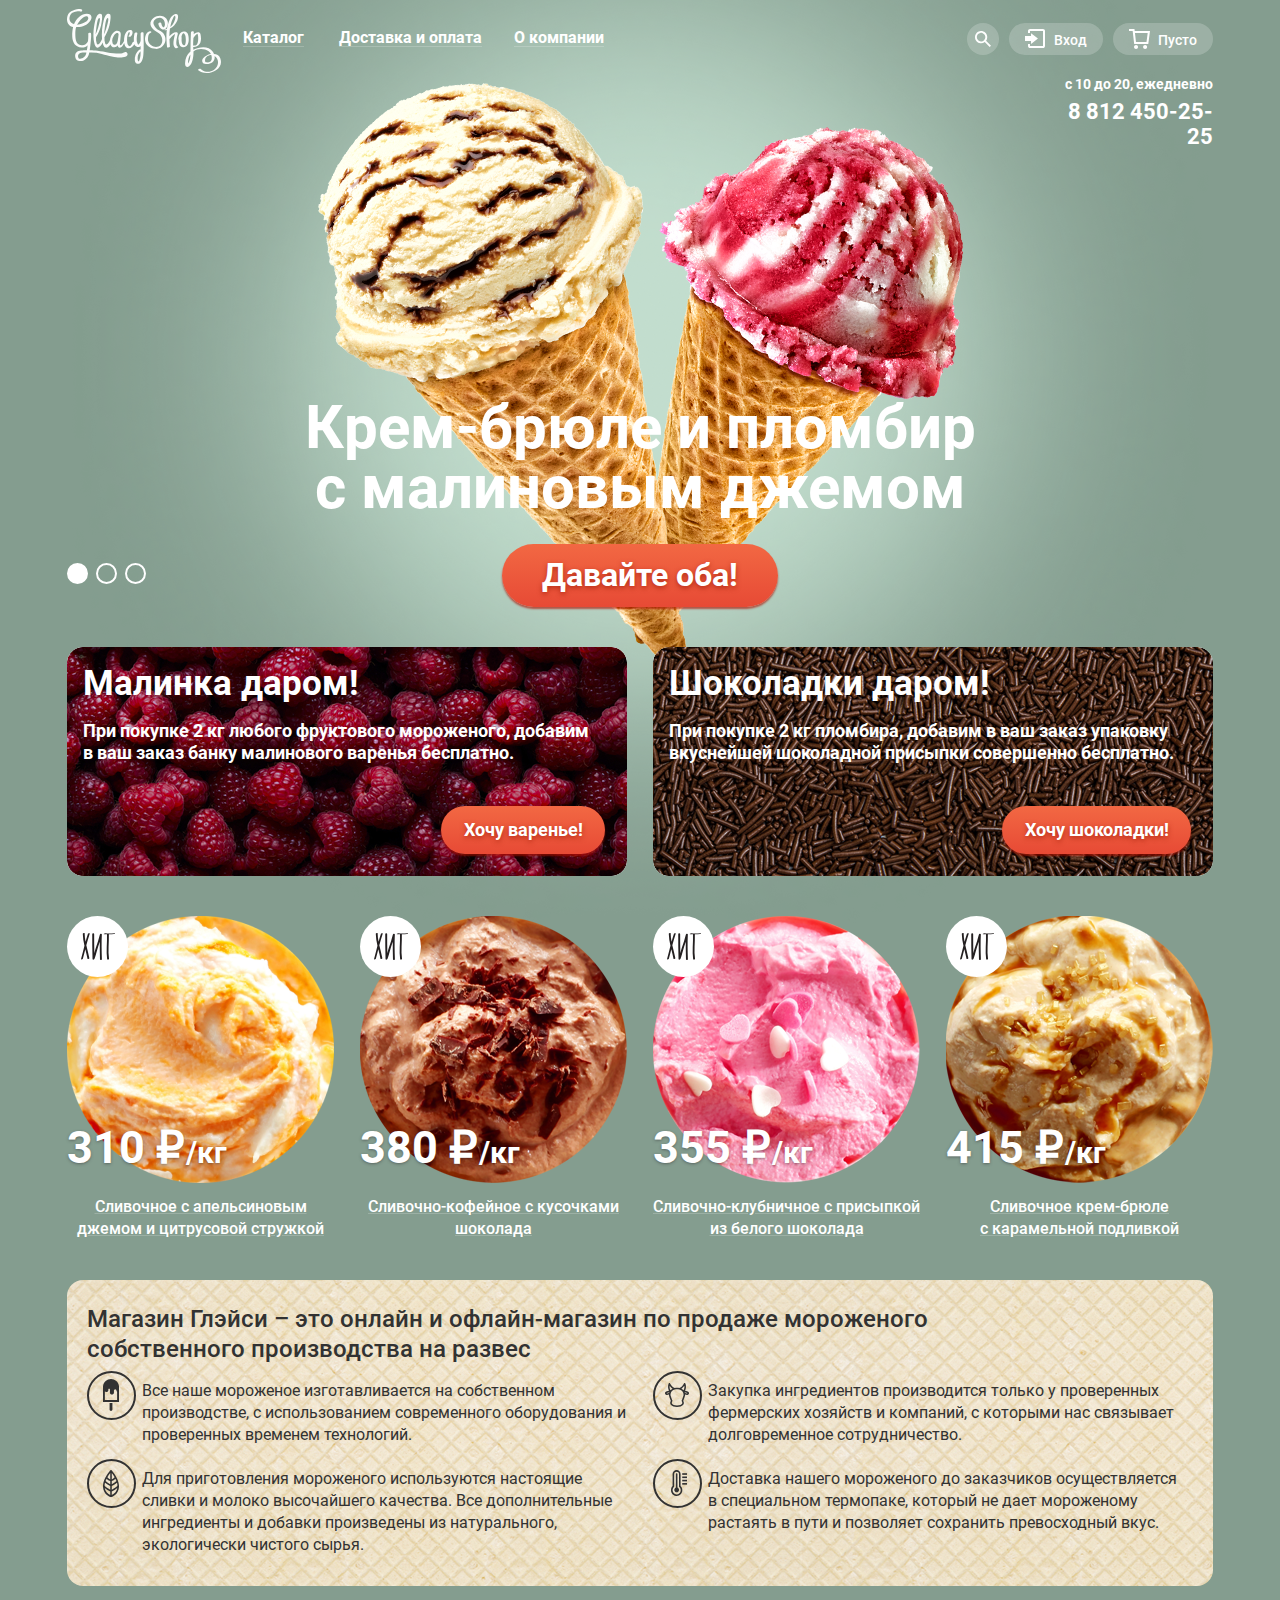
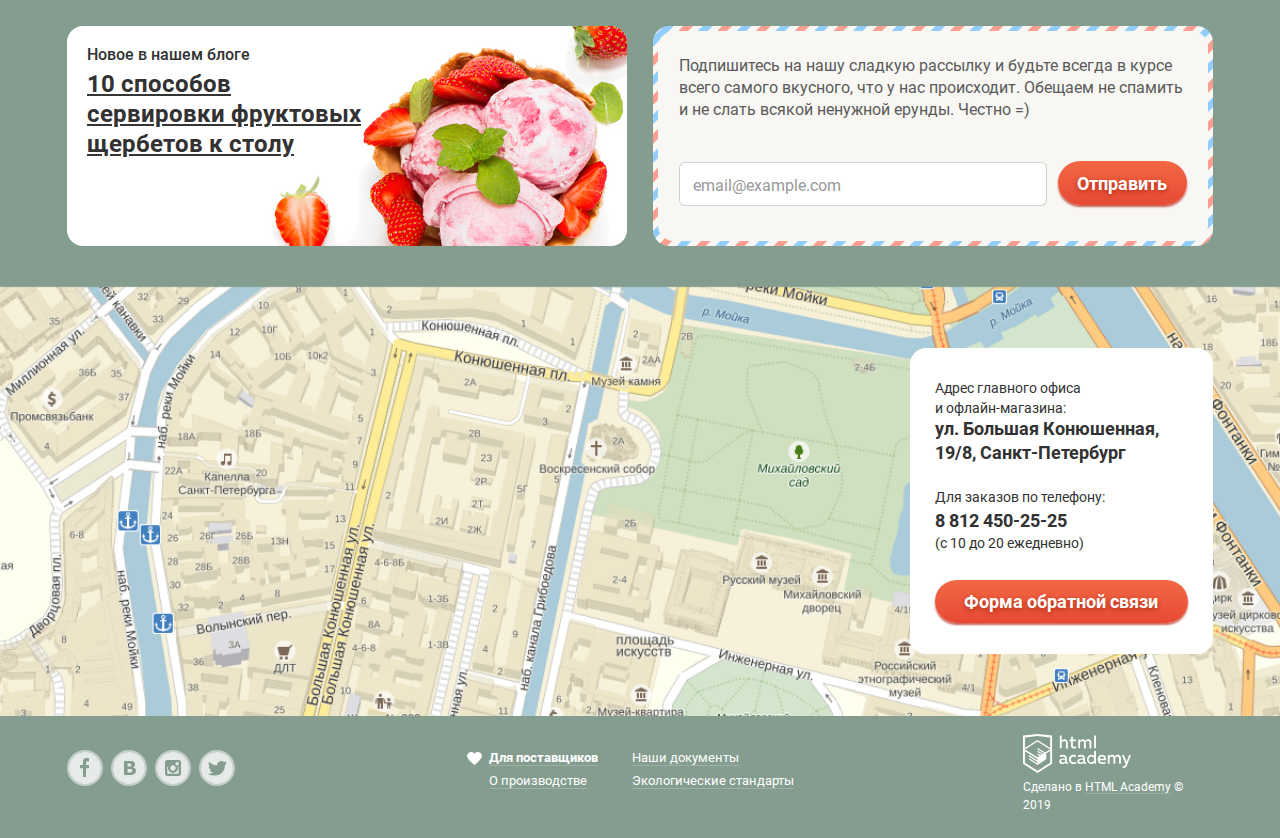
==== index.html @ 36ae657d "test2" ====
<!DOCTYPE html>
<html class="page" lang="ru">
  <head>
    <meta charset="utf-8">
    <meta name="viewport" content="width=device-width, initial-scale=1">
    <meta name="description" content="GllacyShop - Интернет-магазин мороженного">
    <meta name="keywords" content="интернет-магазин, мороженое, gllacyshop">
    <title>Интернет-магазин мороженного GllacyShop</title>
    <link rel="shortcut icon" href="img/pin.svg" type="image/x-icon">
    <!--<link href="https://fonts.googleapis.com/css?family=Roboto:400,500,700&display=swap&subset=cyrillic" rel="stylesheet">-->
    <link rel="stylesheet" href="css/normalize.css">
    <link rel="stylesheet" href="css/style.css">
    <!--<link rel="stylesheet" href="css/normalize.min.css">-->
    <!--<link rel="stylesheet" href="css/style.min.css">-->
  </head>
  <body class="body">
    <!--Управление слайдером-->
    <input class="visually-hidden" type="radio" name="switch" id="switch-1" checked>
    <input class="visually-hidden" type="radio" name="switch" id="switch-2">
    <input class="visually-hidden" type="radio" name="switch" id="switch-3">
    <!---->
    <div class="site-container">
      <!--===Заголовок===-->
      <header class="header">
        <div class="container">
          <div class="header__grid-container">
            <!--Логотип сайта-->
            <svg class="header__logo" width="154" height="64" viewBox="0 0 154 64" role="img" xmlns="http://www.w3.org/2000/svg" aria-label="Логотип GllacyShop">
              <path d="M59.3411 43.1507C58.6031 43.0641 57.8564 43.196 57.1891 43.5308C57.1891 43.5308 54.1865 46.1093 39.3332 43.1404C28.4134 40.9523 22.7384 41.1783 22.7384 41.1783C22.7384 41.1783 24.57 28.3371 24.0695 24.7415C24.0466 24.4763 23.9242 24.2306 23.7281 24.0562C23.532 23.8818 23.2777 23.7923 23.0186 23.8067C21.9276 23.8067 21.267 24.2382 21.267 24.834C21.3606 27.2614 21.277 29.6926 21.0168 32.1072C20.5634 33.3829 19.7122 34.4692 18.5955 35.1974C17.4788 35.9256 16.1591 36.255 14.8413 36.1342C10.087 35.7952 9.08615 32.2819 8.66578 29.8883C8.2454 27.4947 8.00519 20.807 9.2563 18.0744C9.2563 18.0744 16.4227 18.3312 20.9267 14.3864C25.4308 10.4416 25.1505 7.03093 23.0186 5.57217C20.8867 4.11341 15.8922 4.37024 12.0588 7.96577C9.85781 9.93907 8.11968 12.3973 6.97426 15.1569C6.97426 15.1569 1.33923 13.9241 2.63038 7.88359C4.00161 1.57599 12.3991 2.31564 12.3991 2.31564C14.1507 2.66492 14.2307 2.82929 14.8113 2.23346C15.3918 1.63763 15.8122 0.0966821 13.0597 0.00422536C10.3072 -0.0882313 2.04986 1.30889 0.46845 6.93848C-1.22306 12.9276 1.89973 17.2114 6.09348 17.8792C6.09348 17.8792 3.80143 28.2549 6.63396 33.3914C7.41915 35.0146 8.65661 36.3617 10.1892 37.2616C11.7218 38.1615 13.4804 38.5736 15.2417 38.4457C16.8931 38.4457 19.8157 37.5005 20.6465 36.1342C20.6465 36.1342 20.2561 39.812 19.9258 41.1475C19.9258 41.1475 12.9796 41.055 10.8077 42.1748C7.11439 44.178 7.88508 48.8727 9.30635 50.5369C10.5074 51.9546 14.1207 52.7251 16.733 51.4615C18.2281 50.723 19.5196 49.6125 20.4898 48.2309C21.46 46.8494 22.0781 45.2407 22.288 43.5513C26.5142 43.3281 30.748 43.7998 34.8292 44.9485C41.0047 46.8387 49.6024 48.6056 52.1847 48.6056C54.767 48.6056 60.1918 47.8454 60.5221 45.6367C60.7023 44.178 60.1718 43.4178 59.3411 43.1507ZM15.8722 8.81843C15.8722 8.81843 19.1552 6.25019 20.7266 7.85277C21.0794 8.24335 21.2828 8.75163 21.2993 9.28397C21.3159 9.81632 21.1445 10.3369 20.8166 10.7497C20.156 11.6332 18.4145 14.4275 10.1471 15.8143C10.1471 15.8143 12.7494 11.1298 15.8722 8.81843ZM16.1425 48.7905C16.1425 48.7905 11.6084 51.328 11.138 47.8865C10.9562 47.1689 11.0201 46.409 11.3189 45.7339C11.6177 45.0588 12.1333 44.5096 12.7795 44.178C13.5702 43.7773 14.6511 43.274 19.3653 43.4486C19.3125 44.5462 18.9891 45.6121 18.4254 46.5464C17.8617 47.4807 17.0762 48.2528 16.1425 48.7905Z" fill="#fbfcfb"/>
              <path d="M73.6439 24.382C73.6439 26.7037 73.6439 29.0151 73.6439 31.3368C73.6439 31.3368 73.6439 31.419 73.6439 31.46C73.5647 32.3848 73.2694 33.2764 72.7831 34.0591C72.4757 34.6276 72.0763 35.1382 71.602 35.5692C71.0716 36.0418 70.7212 34.9837 70.5211 34.5419C69.1298 31.5525 69.8004 27.546 70.3409 24.4128C70.5911 22.9129 67.6285 23.3033 67.3983 24.6388C66.8584 27.3095 66.6732 30.043 66.8478 32.7647C66.5854 32.7859 66.3304 32.8637 66.0993 32.9929C65.8682 33.1221 65.6662 33.2999 65.5066 33.5146C64.9961 34.6344 63.5048 38.3532 61.6731 36.8636C60.352 35.8363 60.2118 33.0215 60.0717 31.4498C59.9123 29.2711 60.1916 27.082 60.8925 25.0189C60.8324 25.1935 62.0335 22.1116 62.5639 23.2622C62.7074 23.8105 62.7269 24.3852 62.6211 24.9424C62.5153 25.4997 62.2869 26.0248 61.9534 26.4777C60.382 27.6899 62.8242 28.1932 63.775 27.4536C65.5766 26.0667 66.7777 21.5877 63.705 21.0535C60.2319 20.4577 58.2601 24.0532 57.5294 26.9091C57.1421 28.5492 56.9738 30.2357 57.029 31.9223C56.5486 32.7853 54.9271 35.559 53.9763 36.0315C52.8553 36.6273 52.8753 35.7952 52.9153 35.261C52.9554 34.7269 53.4558 29.9705 53.726 26.7653C53.9629 25.4929 53.7871 24.1758 53.2256 23.0157C52.7952 22.1219 49.222 20.1187 46.0792 23.8786C44.3087 25.8622 43.2252 28.3898 42.9965 31.0697C42.7863 31.5011 42.5561 31.9634 42.2858 32.4668C40.7845 35.2919 38.8928 36.4835 38.2222 34.5214C37.5477 32.4775 37.2921 30.3125 37.4715 28.1624C39.8038 24.4569 41.5156 20.377 42.536 16.0917C44.0374 9.2499 43.7571 5.84954 42.9464 5.27426C42.1357 4.69897 38.6926 3.2813 36.6208 11.6949C35.0837 17.6814 34.5456 23.8919 35.0293 30.0629C34.7091 30.7615 34.3087 31.6039 33.7982 32.5593C32.2969 35.3843 30.4152 36.576 29.7346 34.6138C29.0736 32.567 28.8317 30.4021 29.024 28.2549C31.3562 24.5494 33.068 20.4695 34.0885 16.1841C35.6399 9.2499 35.3296 5.84954 34.5189 5.27426C33.7082 4.69897 30.2651 3.2813 28.2032 11.6949C26.1414 20.1084 25.731 29.2822 27.7028 35.446C27.7028 35.446 28.7838 38.9182 30.8056 38.6614C32.4771 38.4457 34.4688 36.7609 35.6399 33.6174C35.7723 34.2352 35.936 34.8456 36.1303 35.446C36.1303 35.446 37.2113 38.9182 39.2331 38.6614C40.6043 38.4868 42.2358 37.3054 43.3768 35.148C44.0874 37.028 45.6188 38.5792 47.5906 38.2299C50.263 37.7368 50.8134 36.2472 50.8134 36.2472C50.8134 36.2472 50.7634 38.6922 52.4749 38.6922C53.9963 38.6922 55.2074 37.7779 56.4084 35.446C56.8188 34.6549 57.059 34.1927 57.1891 33.9256C57.5395 36.1342 58.4303 38.0964 60.1918 38.8874C63.1945 40.2229 65.8169 37.6855 67.3582 35.1789C67.5558 35.7829 67.878 36.3361 68.303 36.8006C68.7279 37.2651 69.2455 37.63 69.8204 37.8704C70.4759 38.0818 71.1752 38.1045 71.8424 37.936C72.5095 37.7676 73.1188 37.4144 73.6038 36.915V40.5311C73.0551 40.5011 72.5114 40.6523 72.0524 40.9625C70.5201 42.253 69.3316 43.9212 68.5982 45.8112C67.8648 47.7013 67.6103 49.7513 67.8587 51.7697C67.9009 52.3158 68.0743 52.8426 68.3632 53.3032C68.6521 53.7638 69.0476 54.1438 69.5145 54.4093C69.9813 54.6749 70.5049 54.8176 71.0386 54.8249C71.5722 54.8321 72.0994 54.7037 72.5729 54.451C75.6757 53.0641 76.1461 48.2872 76.4063 45.3696C77.0369 38.3532 76.5464 31.0491 76.5464 24.0121C76.5464 22.7178 73.6439 23.3239 73.6439 24.382ZM30.2751 12.8763C30.9657 10.1539 31.6063 9.06498 32.2769 9.06498C32.9475 9.06498 33.2077 9.79436 32.7373 12.1469C31.8645 16.659 30.491 21.0536 28.6436 25.2449C28.6436 25.2449 29.5845 15.6089 30.2751 12.8763ZM38.7026 12.8763C39.3932 10.1539 40.0338 9.06498 40.6544 9.06498C41.2749 9.06498 41.5952 9.79436 41.1248 12.1469C40.6544 14.4994 39.123 21.0022 37.0311 25.2449C37.0311 25.2449 38.032 15.6089 38.7026 12.8763ZM51.5741 25.6866C51.4941 26.2825 51.1137 30.0937 50.5732 32.1483C50.0327 34.2029 49.6624 34.9323 48.041 35.6411C46.4195 36.35 45.5988 34.1824 45.5988 34.1824C44.4478 30.895 45.9891 28.0186 47.2703 26.0462C48.5514 24.0738 49.8426 23.8991 50.5832 23.9916C50.7568 24.036 50.9201 24.1152 51.0638 24.2244C51.2076 24.3337 51.3289 24.4709 51.4209 24.6284C51.513 24.7858 51.5739 24.9603 51.6001 25.1418C51.6264 25.3234 51.6176 25.5086 51.5741 25.6866ZM73.5638 44.178C73.6242 46.9398 73.0839 49.6807 71.9824 52.2012C71.2817 52.345 70.9815 52.0779 70.7413 50.9273C70.5761 49.8209 70.5761 48.6951 70.7413 47.5886C71.0686 45.5562 72.0479 43.6942 73.5237 42.298C73.5738 42.9452 73.5738 43.5719 73.5638 44.178Z" fill="#fbfcfb"/>
              <path d="M92.3806 21.4747C91.0788 20.8853 89.9035 20.0372 88.9227 18.9793C87.9418 17.9214 87.1746 16.6746 86.6655 15.3109C85.3843 11.3867 89.5881 8.4897 92.9411 8.66434C96.2941 8.83898 98.0857 12.3832 97.9456 15.5575C97.8855 16.6772 97.1949 19.2044 95.8437 17.8895C94.9501 16.8485 94.4032 15.5422 94.2823 14.1604C94.0821 12.9173 91.1795 13.657 91.3797 14.9617C91.9602 18.7216 95.9037 22.8616 99.2868 18.927C99.9789 18.0362 100.466 16.9962 100.711 15.8848C100.955 14.7735 100.952 13.6197 100.701 12.5099C100.45 11.4 99.9568 10.363 99.2595 9.47639C98.5622 8.5898 97.6784 7.87669 96.6744 7.39049C94.4096 6.48529 91.905 6.43566 89.6078 7.25044C87.3107 8.06522 85.3703 9.6914 84.1332 11.8387C81.4008 16.8211 86.8857 21.6905 90.7692 23.4677C97.0047 26.8886 97.2349 37.9012 88.9475 37.9731C87.245 37.933 85.5951 37.3594 84.2193 36.3293C82.8436 35.2991 81.8077 33.8617 81.2506 32.21C80.6801 30.4841 80.9704 24.4539 83.2524 23.9916C85.0641 23.632 84.5736 21.937 82.802 22.2555C79.0887 22.9951 77.7175 27.9159 78.0778 31.3573C78.6583 36.8431 83.6628 39.9147 88.7173 39.8736C90.9535 39.9395 93.1417 39.2 94.9022 37.7833C96.6628 36.3666 97.8847 34.3621 98.3559 32.1175C98.7278 29.9065 98.3339 27.6317 97.2424 25.6876C96.151 23.7436 94.4309 22.2531 92.3806 21.4747Z" fill="#fbfcfb"/>
              <path d="M110.977 37.7985C108.125 36.1959 109.756 30.0218 110.187 27.6488C110.467 26.1181 111.738 23.7553 109.696 23.2314C107.304 22.6356 104.461 24.9675 102.41 27.1968C102.408 24.6249 102.592 22.0565 102.96 19.5126C106.125 17.8918 108.659 15.2147 110.146 11.9209C111.448 9.2499 112.088 3.70249 107.684 5.32562C103.681 6.76384 102.309 11.4894 101.058 15.2801C100.586 16.7464 100.221 18.247 99.9674 19.7694C99.5682 19.9414 99.1606 20.0923 98.7463 20.2214C97.0848 20.7556 97.305 21.6699 98.9865 21.1357L99.7972 20.8686C98.9965 26.6318 99.537 32.6723 100.047 38.3327C100.047 38.8874 103.05 38.3327 102.94 37.5314C102.72 35.0042 102.53 32.4771 102.45 29.9705C102.691 29.8979 102.909 29.7595 103.08 29.5698C104.001 28.3831 105.034 27.2924 106.163 26.3133C106.463 26.0359 106.773 25.7791 107.084 25.5325L107.544 25.1833C108.215 24.6388 108.345 24.6285 107.924 25.1833C107.768 26.1629 107.56 27.1333 107.304 28.0905C106.753 31.1724 105.172 37.2232 108.645 39.1648C109.396 39.5551 112.098 38.4046 110.977 37.7985ZM104.481 13.0303C104.792 12.1161 105.202 11.212 105.582 10.3286C106.053 9.21908 107.314 5.42835 108.225 7.24667C108.955 8.69516 107.804 11.0682 107.294 12.4551C106.49 14.6234 105.102 16.5119 103.29 17.8997C103.582 16.2514 103.98 14.6248 104.481 13.0303Z" fill="#fbfcfb"/>
              <path d="M121.737 30.5971C121.737 27.2173 121.367 22.8821 117.433 22.5226C113.119 22.1219 111.428 26.755 111.368 30.217C111.361 30.3395 111.392 30.4611 111.454 30.5657C111.517 30.6702 111.609 30.7528 111.718 30.8026C111.718 34.0386 112.479 38.2607 116.232 38.1888C120.416 38.1272 121.737 34.3776 121.737 30.5971ZM116.732 36.2267C114.29 35.1994 114.51 30.8745 114.671 28.7891C114.685 28.6843 114.671 28.5773 114.628 28.4808C114.585 28.3843 114.517 28.3024 114.43 28.2446C114.731 26.19 115.511 23.1081 117.293 24.6388C118.714 25.8921 118.744 28.9021 118.814 30.6382C118.874 31.8504 118.724 36.9869 116.742 36.2267H116.732Z" fill="#fbfcfb"/>
              <path d="M153.265 49.1398C152.144 46.1812 149.682 45.0306 146.969 44.9074C146.667 44.1563 146.287 43.4401 145.838 42.7706C141.925 36.8225 132.637 37.6341 126.341 40.716C126.341 39.7812 126.251 38.8463 126.211 37.9115C127.463 38.0153 128.721 37.7863 129.862 37.2465C131.003 36.7067 131.99 35.8743 132.727 34.8296C134.398 32.3743 134.158 28.0186 133.497 25.2654C132.877 22.6767 130.415 23.1389 128.563 24.0019C127.882 24.333 127.254 24.7696 126.701 25.2963C126.701 24.608 126.811 23.9094 126.861 23.2417C126.972 21.6596 124.019 22.0603 123.919 23.4574C123.458 29.8164 123.619 36.1548 123.478 42.5035C121.702 44.0013 120.291 45.9041 119.358 48.0604C118.425 50.2166 117.996 52.5667 118.104 54.9235C118.104 57.2555 120.035 59.0327 122.107 57.3685C125 55.0879 125.881 50.5575 126.281 47.0955C126.445 45.5504 126.498 43.995 126.441 42.4419C128.698 40.9228 131.334 40.105 134.033 40.0868C136.732 40.0685 139.378 40.8507 141.655 42.3391C142.632 43.0474 143.415 44.0028 143.927 45.1128C142.326 45.4066 140.771 45.9179 139.303 46.6332C137.591 47.4756 135.049 49.4686 135.169 51.6978C135.149 52.4032 135.366 53.0941 135.784 53.655C136.201 54.216 136.793 54.613 137.461 54.7797C137.552 54.8272 137.65 54.8584 137.751 54.8721C143.897 55.8994 148.471 52.1703 147.59 46.9209C150.593 48.5954 151.704 52.4785 150.643 55.8173C148.251 63.3165 139.042 64.991 133.678 59.9778C133.097 59.4436 130.485 60.5736 130.945 61.0051C138.692 68.2681 157.989 61.5496 153.265 49.1398ZM123.298 47.3215C123.213 49.1354 122.827 50.9211 122.157 52.6018C121.907 53.1668 121.637 53.7113 121.346 54.2455C121.346 54.2455 121.086 54.3071 121.036 53.5058C121.032 50.6277 121.846 47.8109 123.378 45.4005C123.358 46.0374 123.338 46.6846 123.298 47.3215ZM126.431 28.974C126.489 28.9234 126.539 28.8646 126.581 28.7994C127.119 27.8692 127.757 27.0042 128.483 26.2208C129.007 25.6096 129.617 25.0831 130.294 24.6593C130.615 24.8237 130.945 25.6866 131.065 26.8475C131.375 29.7034 131.506 37.2232 127.122 36.5143C126.78 36.4987 126.438 36.5583 126.121 36.689C126.111 34.0797 126.251 31.532 126.431 28.974ZM139.523 53.362H139.463C137.781 52.9511 137.961 51.3074 138.182 50.1979C138.672 47.5989 141.755 46.2018 144.297 46.0888C145.588 49.787 144.597 54.2147 139.523 53.362Z" fill="#fbfcfb"/>
            </svg>
            <!--Навигация-->
            <nav>
              <ul class="site-nav">
                <li class="site-nav__item site-nav__catalog-item">
                  <ul class="modal modal-nav">
                    <li class="modal-nav__item">
                      <a class="modal-nav__link" href="#" aria-label="Новинки мороженного">Новинки</a>
                    </li>
                    <li class="modal-nav__item">
                      <a class="modal-nav__link" href="catalog.html" aria-label="Сливочное мороженное">Сливочное</a>
                    </li>
                    <li class="modal-nav__item">
                      <a class="modal-nav__link" href="#" aria-label="Восточная сладость - щербеты">Щербеты</a>
                    </li>
                    <li class="modal-nav__item">
                      <a class="modal-nav__link" href="#" aria-label="Фруктовый лед">Фруктовый лед</a>
                    </li>
                    <li class="modal-nav__item">
                      <a class="modal-nav__link" href="#" aria-label="Итальянское мороженое - мелорин">Мелорин</a>
                    </li>
                  </ul>
                  <a class="site-nav__link" href="#" aria-label="Каталог мороженного">Каталог</a>
                </li>
                <li class="site-nav__item">
                  <a class="site-nav__link" href="#" aria-label="Доставка и оплата">Доставка и оплата</a>
                </li>
                <li class="site-nav__item">
                  <a class="site-nav__link" href="#" aria-label="О компании">О компании</a>
                </li>
              </ul>
            </nav>
            <!--Поиск по сайту-->
            <div class="search">
              <div class="modal modal-search">
                <form class="search__form" action="https://echo.htmlacademy.ru" method="post" target="_blank">
                  <label class="visually-hidden" for="search">Поиск</label>
                  <input class="form-input" type="text" name="search" id="search" placeholder="Крем-брюле" required>
                </form>
              </div>
              <button class="button search__button" type="submit" aria-label="Кнопка поиска по сайту"></button> <!--onclick-->
            </div>
            <!--Авторизация на сайте-->
            <div class="login">
              <div class="modal modal-login">
                <form class="login__form" action="https://echo.htmlacademy.ru" method="post">
                  <label class="visually-hidden" for="email">Email</label>
                  <input class="form-input" type="email" name="email" id="email" placeholder="email@example.com" required>
                  <label class="visually-hidden" for="password">Пароль</label>
                  <input class="form-input" type="password" name="password" id="password" placeholder="••••••" required><!--······-->
                  <div class="flex-container">
                    <p>
                      <a class="login__link login__link-recovery" href="#" aria-label="Страница востановления пароля">Забыли пароль?</a>
                      <a class="login__link" href="#" aria-label="Страница регистрации нового пользователя">Новая регистрация</a>
                    </p>
                    <button class="button-form" type="submit" aria-label="Вход на сайт">Войти</button>
                  </div>
                </form>
              </div>
              <a class="button login__button" href="#" aria-label="Меню входа">Вход</a>
            </div>
            <!--Корзина покупок-->
            <div class="basket">
              <a class="button basket__button" href="#" aria-label="Страница корзины для товаров">Пусто</a>
            </div>
            <!--Контакты-->
            <div class="contacts">
              <p>с 10 до 20, ежедневно</p>
              <a href="tel:88124502525" aria-label="Номер телефона 88124502525">8 812 450-25-25</a>
            </div>
          </div>
        </div>
      </header>
      <!--===Контент сайта====-->
      <main>
        <div class="container">
          <!--===Слайдер===-->
          <section class="slider">
            <h1 class="visually-hidden">GllacyShop - Интернет-магазин мороженного</h1>
            <ul class="slider__list">
              <!--Слайд 1-->
              <li class="slide" id="slide-1">
                <h2 class="slide-title">Крем-брюле и пломбир с малиновым джемом</h2>
                <a class="button slider__button" href="#" aria-label="Купить два мороженных">Давайте оба!</a>
              </li>
              <!--Слайд 2-->
              <li class="slide" id="slide-2">
                <h2 class="slide-title">Шоколадный пломбир и лимонный сорбет</h2>
                <a class="button slider__button" href="#" aria-label="Купить два мороженных">Давайте оба!</a>
              </li>
              <!--Слайд 3-->
              <li class="slide" id="slide-3">
                <h2 class="slide-title">Пломбир с помадкой и&nbsp;клубничный щербет</h2>
                <a class="button slider__button" href="#" aria-label="Купить два мороженных">Давайте оба!</a>
              </li>
            </ul>
            <!--Управление слайдером-->
            <div class="slider__controls">
              <label for="switch-1" tabindex="0">Слайд 1</label>
              <label for="switch-2" tabindex="0">Слайд 2</label>
              <label for="switch-3" tabindex="0">Слайд 3</label>
            </div>
          </section>
          <!--===Специальное предложение===-->
          <section class="special-offer">
            <h2 class="visually-hidden">Специальное предложение</h2>
            <!--Карточка малинка-->
            <ul class="special-offer__list">
              <li class="special-offer__item special-offer__raspberries">
                <h3>Малинка даром!</h3>
                <p>При покупке 2 кг любого фруктового мороженого, добавим в ваш заказ банку малинового варенья бесплатно.</p>
                <a class="button" href="#">Хочу варенье!</a>
              </li>
              <!--Карточка шоколадки-->
              <li class="special-offer__item special-offer__chocolate">
                <h3>Шоколадки даром!</h3>
                <p>При покупке 2 кг пломбира, добавим в ваш заказ упаковку вкуснейшей шоколадной присыпки совершенно бесплатно.</p>
                <a class="button" href="#">Хочу шоколадки!</a>
              </li>
            </ul>
          </section>
          <!--===Популярное мороженное===-->
          <section class="popular">
            <h2 class="visually-hidden">Хиты продаж</h2>
            <ul class="popular__list">
              <li class="popular__item">
                <svg class="hit" width="61" height="61" viewBox="0 0 61 61" fill="none" xmlns="http://www.w3.org/2000/svg">
                  <circle cx="30.5" cy="30.5" r="30.5" fill="white"/>
                  <path d="M20.9468 17.7951C20.0597 20.4036 19.2882 23.0316 18.565 25.6693C18.0088 22.8766 17.699 20.0396 17.6392 17.1916C17.6392 16.7731 15.7684 17.0845 15.7781 17.6977C15.9042 21.7798 16.4668 25.8362 17.456 29.7963C16.3084 34.2542 15.2284 38.7315 14.0037 43.1991C13.9073 43.5787 15.7202 43.3354 15.8456 42.8584C16.7135 39.6854 17.5042 36.5026 18.3046 33.3198C19.0857 36.4442 19.8957 39.5588 20.5032 42.7222C20.5997 43.2186 22.4319 42.7709 22.3644 42.216C21.5351 37.875 20.32 33.6215 19.3268 29.3291C20.3586 25.3481 21.4579 21.3867 22.779 17.4641C22.9044 17.104 21.1011 17.3181 20.9468 17.7951Z" fill="#231F20"/>
                  <path d="M34.8427 18.3109C34.8909 17.3376 32.9912 17.5323 32.9141 18.4277C32.9093 18.5055 32.9093 18.5835 32.9141 18.6613C32.8686 18.7222 32.8358 18.7917 32.8176 18.8657C31.7347 23.1726 30.4377 27.4217 28.9314 31.597C28.3142 33.4755 27.8321 35.3832 27.321 37.291C27.1956 30.828 27.1956 24.3943 27.1667 17.9703C27.1667 16.9969 25.2381 17.2208 25.2381 18.1065C25.2381 26.2144 25.2381 34.3028 25.5274 42.4399C25.5024 42.5356 25.5024 42.6362 25.5274 42.7319L25.5852 43.1602C25.7009 43.9973 27.5139 43.6274 27.5139 42.8584C29.0857 38.7996 29.8957 34.4975 31.2651 30.3608C31.7665 28.8424 32.2776 27.3338 32.7694 25.8251C32.7019 31.6651 32.8273 37.5051 32.9719 43.3451C32.9719 44.3185 34.4955 44.0946 34.8138 43.4035L34.8716 43.2867C34.9247 43.2077 34.9531 43.1145 34.9531 43.0191C34.9531 42.9236 34.9247 42.8304 34.8716 42.7514C34.6305 34.517 34.457 26.4188 34.8427 18.3109Z" fill="#231F20"/>
                  <path d="M47.3017 17.2013C44.2651 17.4901 41.2091 17.5064 38.1696 17.25C37.6874 17.25 36.0095 18.0773 36.9835 18.126C37.9575 18.1747 39.0954 18.2331 40.1465 18.272C40.05 18.3499 39.9825 18.4375 39.9922 18.5251C40.2718 26.7108 38.97 35.3054 40.1754 43.4133C40.2333 43.8221 42.104 43.4133 42.0365 42.9071C40.8504 34.8966 42.104 26.3604 41.863 18.3109C43.5801 18.3348 45.2969 18.2471 47.0028 18.0481C47.8225 17.9703 48.6132 17.0456 47.3017 17.2013Z" fill="#231F20"/>
                </svg>
                <img class="popular__image" src="img/product-1.png" width="267" height="267" alt="Сливочное с апельсиновым джемом и цитрусовой стружкой">
                <p class="popular__price">310 ₽<span>/кг</span></p>
                <a href="#" class="popular__title" aria-label="Переход на страницу мороженного">Сливочное с апельсиновым джемом и цитрусовой стружкой</a>
                <div class="popular__btn">
                  <button class="button quick-view-button" type="button" aria-label="Быстрый просмотр мороженного">Быстрый просмотр</button>
                </div>
              </li>
              <!---->
              <li class="popular__item">
                <svg class="hit" width="61" height="61" viewBox="0 0 61 61" fill="none" xmlns="http://www.w3.org/2000/svg">
                  <circle cx="30.5" cy="30.5" r="30.5" fill="white"/>
                  <path d="M20.9468 17.7951C20.0597 20.4036 19.2882 23.0316 18.565 25.6693C18.0088 22.8766 17.699 20.0396 17.6392 17.1916C17.6392 16.7731 15.7684 17.0845 15.7781 17.6977C15.9042 21.7798 16.4668 25.8362 17.456 29.7963C16.3084 34.2542 15.2284 38.7315 14.0037 43.1991C13.9073 43.5787 15.7202 43.3354 15.8456 42.8584C16.7135 39.6854 17.5042 36.5026 18.3046 33.3198C19.0857 36.4442 19.8957 39.5588 20.5032 42.7222C20.5997 43.2186 22.4319 42.7709 22.3644 42.216C21.5351 37.875 20.32 33.6215 19.3268 29.3291C20.3586 25.3481 21.4579 21.3867 22.779 17.4641C22.9044 17.104 21.1011 17.3181 20.9468 17.7951Z" fill="#231F20"/>
                  <path d="M34.8427 18.3109C34.8909 17.3376 32.9912 17.5323 32.9141 18.4277C32.9093 18.5055 32.9093 18.5835 32.9141 18.6613C32.8686 18.7222 32.8358 18.7917 32.8176 18.8657C31.7347 23.1726 30.4377 27.4217 28.9314 31.597C28.3142 33.4755 27.8321 35.3832 27.321 37.291C27.1956 30.828 27.1956 24.3943 27.1667 17.9703C27.1667 16.9969 25.2381 17.2208 25.2381 18.1065C25.2381 26.2144 25.2381 34.3028 25.5274 42.4399C25.5024 42.5356 25.5024 42.6362 25.5274 42.7319L25.5852 43.1602C25.7009 43.9973 27.5139 43.6274 27.5139 42.8584C29.0857 38.7996 29.8957 34.4975 31.2651 30.3608C31.7665 28.8424 32.2776 27.3338 32.7694 25.8251C32.7019 31.6651 32.8273 37.5051 32.9719 43.3451C32.9719 44.3185 34.4955 44.0946 34.8138 43.4035L34.8716 43.2867C34.9247 43.2077 34.9531 43.1145 34.9531 43.0191C34.9531 42.9236 34.9247 42.8304 34.8716 42.7514C34.6305 34.517 34.457 26.4188 34.8427 18.3109Z" fill="#231F20"/>
                  <path d="M47.3017 17.2013C44.2651 17.4901 41.2091 17.5064 38.1696 17.25C37.6874 17.25 36.0095 18.0773 36.9835 18.126C37.9575 18.1747 39.0954 18.2331 40.1465 18.272C40.05 18.3499 39.9825 18.4375 39.9922 18.5251C40.2718 26.7108 38.97 35.3054 40.1754 43.4133C40.2333 43.8221 42.104 43.4133 42.0365 42.9071C40.8504 34.8966 42.104 26.3604 41.863 18.3109C43.5801 18.3348 45.2969 18.2471 47.0028 18.0481C47.8225 17.9703 48.6132 17.0456 47.3017 17.2013Z" fill="#231F20"/>
                </svg>
                <img class="popular__image" src="img/product-2.png" width="267" height="267" alt="Сливочно-кофейное с кусочками шоколада">
                <p class="popular__price">380 ₽<span>/кг</span></p>
                <a href="#" class="popular__title" aria-label="Переход на страницу мороженного">Сливочно-кофейное с кусочками шоколада</a>
                <div class="popular__btn">
                  <button class="button quick-view-button" type="button" aria-label="Быстрый просмотр мороженного">Быстрый просмотр</button>
                </div>
              </li>
              <!---->
              <li class="popular__item">
                <svg class="hit" width="61" height="61" viewBox="0 0 61 61" fill="none" xmlns="http://www.w3.org/2000/svg">
                  <circle cx="30.5" cy="30.5" r="30.5" fill="white"/>
                  <path d="M20.9468 17.7951C20.0597 20.4036 19.2882 23.0316 18.565 25.6693C18.0088 22.8766 17.699 20.0396 17.6392 17.1916C17.6392 16.7731 15.7684 17.0845 15.7781 17.6977C15.9042 21.7798 16.4668 25.8362 17.456 29.7963C16.3084 34.2542 15.2284 38.7315 14.0037 43.1991C13.9073 43.5787 15.7202 43.3354 15.8456 42.8584C16.7135 39.6854 17.5042 36.5026 18.3046 33.3198C19.0857 36.4442 19.8957 39.5588 20.5032 42.7222C20.5997 43.2186 22.4319 42.7709 22.3644 42.216C21.5351 37.875 20.32 33.6215 19.3268 29.3291C20.3586 25.3481 21.4579 21.3867 22.779 17.4641C22.9044 17.104 21.1011 17.3181 20.9468 17.7951Z" fill="#231F20"/>
                  <path d="M34.8427 18.3109C34.8909 17.3376 32.9912 17.5323 32.9141 18.4277C32.9093 18.5055 32.9093 18.5835 32.9141 18.6613C32.8686 18.7222 32.8358 18.7917 32.8176 18.8657C31.7347 23.1726 30.4377 27.4217 28.9314 31.597C28.3142 33.4755 27.8321 35.3832 27.321 37.291C27.1956 30.828 27.1956 24.3943 27.1667 17.9703C27.1667 16.9969 25.2381 17.2208 25.2381 18.1065C25.2381 26.2144 25.2381 34.3028 25.5274 42.4399C25.5024 42.5356 25.5024 42.6362 25.5274 42.7319L25.5852 43.1602C25.7009 43.9973 27.5139 43.6274 27.5139 42.8584C29.0857 38.7996 29.8957 34.4975 31.2651 30.3608C31.7665 28.8424 32.2776 27.3338 32.7694 25.8251C32.7019 31.6651 32.8273 37.5051 32.9719 43.3451C32.9719 44.3185 34.4955 44.0946 34.8138 43.4035L34.8716 43.2867C34.9247 43.2077 34.9531 43.1145 34.9531 43.0191C34.9531 42.9236 34.9247 42.8304 34.8716 42.7514C34.6305 34.517 34.457 26.4188 34.8427 18.3109Z" fill="#231F20"/>
                  <path d="M47.3017 17.2013C44.2651 17.4901 41.2091 17.5064 38.1696 17.25C37.6874 17.25 36.0095 18.0773 36.9835 18.126C37.9575 18.1747 39.0954 18.2331 40.1465 18.272C40.05 18.3499 39.9825 18.4375 39.9922 18.5251C40.2718 26.7108 38.97 35.3054 40.1754 43.4133C40.2333 43.8221 42.104 43.4133 42.0365 42.9071C40.8504 34.8966 42.104 26.3604 41.863 18.3109C43.5801 18.3348 45.2969 18.2471 47.0028 18.0481C47.8225 17.9703 48.6132 17.0456 47.3017 17.2013Z" fill="#231F20"/>
                </svg>
                <img class="popular__image" src="img/product-3.png" width="267" height="267" alt="Сливочно-клубничное с присыпкой из белого шоколада">
                <p class="popular__price">355 ₽<span>/кг</span></p>
                <a href="#" class="popular__title" aria-label="Переход на страницу мороженного">Сливочно-клубничное с&nbsp;присыпкой из белого шоколада</a>
                <div class="popular__btn">
                  <button class="button quick-view-button" type="button" aria-label="Быстрый просмотр мороженного">Быстрый просмотр</button>
                </div>
              </li>
              <!---->
              <li class="popular__item">
                <svg class="hit" width="61" height="61" viewBox="0 0 61 61" fill="none" xmlns="http://www.w3.org/2000/svg">
                    <circle cx="30.5" cy="30.5" r="30.5" fill="white"/>
                    <path d="M20.9468 17.7951C20.0597 20.4036 19.2882 23.0316 18.565 25.6693C18.0088 22.8766 17.699 20.0396 17.6392 17.1916C17.6392 16.7731 15.7684 17.0845 15.7781 17.6977C15.9042 21.7798 16.4668 25.8362 17.456 29.7963C16.3084 34.2542 15.2284 38.7315 14.0037 43.1991C13.9073 43.5787 15.7202 43.3354 15.8456 42.8584C16.7135 39.6854 17.5042 36.5026 18.3046 33.3198C19.0857 36.4442 19.8957 39.5588 20.5032 42.7222C20.5997 43.2186 22.4319 42.7709 22.3644 42.216C21.5351 37.875 20.32 33.6215 19.3268 29.3291C20.3586 25.3481 21.4579 21.3867 22.779 17.4641C22.9044 17.104 21.1011 17.3181 20.9468 17.7951Z" fill="#231F20"/>
                    <path d="M34.8427 18.3109C34.8909 17.3376 32.9912 17.5323 32.9141 18.4277C32.9093 18.5055 32.9093 18.5835 32.9141 18.6613C32.8686 18.7222 32.8358 18.7917 32.8176 18.8657C31.7347 23.1726 30.4377 27.4217 28.9314 31.597C28.3142 33.4755 27.8321 35.3832 27.321 37.291C27.1956 30.828 27.1956 24.3943 27.1667 17.9703C27.1667 16.9969 25.2381 17.2208 25.2381 18.1065C25.2381 26.2144 25.2381 34.3028 25.5274 42.4399C25.5024 42.5356 25.5024 42.6362 25.5274 42.7319L25.5852 43.1602C25.7009 43.9973 27.5139 43.6274 27.5139 42.8584C29.0857 38.7996 29.8957 34.4975 31.2651 30.3608C31.7665 28.8424 32.2776 27.3338 32.7694 25.8251C32.7019 31.6651 32.8273 37.5051 32.9719 43.3451C32.9719 44.3185 34.4955 44.0946 34.8138 43.4035L34.8716 43.2867C34.9247 43.2077 34.9531 43.1145 34.9531 43.0191C34.9531 42.9236 34.9247 42.8304 34.8716 42.7514C34.6305 34.517 34.457 26.4188 34.8427 18.3109Z" fill="#231F20"/>
                    <path d="M47.3017 17.2013C44.2651 17.4901 41.2091 17.5064 38.1696 17.25C37.6874 17.25 36.0095 18.0773 36.9835 18.126C37.9575 18.1747 39.0954 18.2331 40.1465 18.272C40.05 18.3499 39.9825 18.4375 39.9922 18.5251C40.2718 26.7108 38.97 35.3054 40.1754 43.4133C40.2333 43.8221 42.104 43.4133 42.0365 42.9071C40.8504 34.8966 42.104 26.3604 41.863 18.3109C43.5801 18.3348 45.2969 18.2471 47.0028 18.0481C47.8225 17.9703 48.6132 17.0456 47.3017 17.2013Z" fill="#231F20"/>
                </svg>
                <img class="popular__image" src="img/product-4.png" width="267" height="267" alt="Сливочное крем-брюле с карамельной подливкой">
                <p class="popular__price">415 ₽<span>/кг</span></p>
                <a href="#" class="popular__title" aria-label="Переход на страницу мороженного">Сливочное крем-брюле с&nbsp;карамельной подливкой</a>
                <div class="popular__btn">
                  <button class="button quick-view-button" type="button" aria-label="Быстрый просмотр мороженного">Быстрый просмотр</button>
                </div>
              </li>
            </ul>
          </section>
          <!--===Преимущества===-->
          <section class="advantage">
            <h2 class="visually-hidden">Преимущества</h2>
            <h3>Магазин Глэйси – это онлайн и офлайн-магазин по продаже мороженого собственного производства на развес</h3>
            <ul class="advantage__list">
              <li class="advantage__item advantage__stick-ice-cream">
                <p>Все наше мороженое изготавливается на собственном производстве, с использованием современного оборудования и проверенных временем технологий.</p>
              </li>
              <!---->
              <li class="advantage__item advantage__cow">
                <p>Закупка ингредиентов  производится только у проверенных фермерских хозяйств и компаний, с которыми нас связывает долговременное сотрудничество.</p>
              </li>
              <!---->
              <li class="advantage__item advantage__leaf">
                <p>Для приготовления мороженого используются настоящие сливки и молоко высочайшего качества. Все дополнительные ингредиенты и добавки произведены из натурального, экологически чистого сырья.</p>
              </li>
              <!---->
              <li class="advantage__item advantage__thermometer">
                <p>Доставка нашего мороженого до заказчиков осуществляется в&nbsp;специальном термопаке, который не дает мороженому растаять в пути и позволяет сохранить превосходный вкус.</p>
              </li>
            </ul>
          </section>
          <!--===Карточки===-->
          <section class="cards">
            <h2 class="visually-hidden">Карточки</h2>
            <!--Новости блога-->
            <article class="blog-news">
              <h3 class="visually-hidden">Новости блога</h3>
              <p>Новое в нашем блоге</p>
              <a href="#" aria-label="Рецепты сервировки фруктовых щербетов">10 способов сервировки фруктовых щербетов к&nbsp;столу</a>
            </article>
            <!--Оформление подписки-->
            <article class="subsrcibe">
              <h3 class="visually-hidden">Оформление подписки</h3>
              <div class="subsrcibe__wrap">
                <p>Подпишитесь на нашу сладкую рассылку и будьте всегда в курсе всего самого вкусного, что у нас происходит. Обещаем не спамить и не слать всякой ненужной ерунды. Честно =)</p>
                <form class="subsrcibe__form" action="https://echo.htmlacademy.ru" method="post">
                  <label class="visually-hidden" for="subsrcibe__email">Email</label>
                  <input class="form-input" type="email" name="email" id="subsrcibe__email" placeholder="email@example.com" required>
                  <button class="button subsrcibe__button" type="submit" aria-label="Подписаться на рассылку">Отправить</button>
                </form>
              </div>
            </article>
          </section>
        </div>
        <!--===Карта с формой обратной связи===-->
        <section class="map">
          <h2 class="visually-hidden">Как найти наш главный офис</h2>
          <iframe src="https://www.google.com/maps/embed?pb=!1m18!1m12!1m3!1d1998.6036253002965!2d30.320858715898993!3d59.9387191690544!2m3!1f0!2f0!3f0!3m2!1i1024!2i768!4f13.1!3m3!1m2!1s0x4696310fca145cc1%3A0x42b32648d8238007!2z0JHQvtC70YzRiNCw0Y8g0JrQvtC90Y7RiNC10L3QvdCw0Y8g0YPQuy4sIDE5LzgsINCh0LDQvdC60YIt0J_QtdGC0LXRgNCx0YPRgNCzLCDQoNC-0YHRgdC40Y8sIDE5MTE4Ng!5e0!3m2!1sru!2sua!4v1583243143974!5m2!1sru!2sua"
           width="1200" height="430" allowfullscreen=""></iframe>
          <img src="img/map.png" width="1200" height="430" alt="Адрес на карте - улица Большая Конюшенная, 19/8, Санкт-Петербург">
          <div class="container">
            <div class="map__address">
              <p>Адрес главного офиса<br>и офлайн-магазина:</p>
              <address>ул. Большая Конюшенная, 19/8, Санкт-Петербург</address>
              <p>Для заказов по телефону:</p>
              <a class="map__tel" href="tel:88124502525" aria-label="Номер телефона 8 812 450-25-25">8 812 450-25-25</a>
              <p>(с 10 до 20 ежедневно)</p>
              <a class="button feedback-button" href="#" aria-label="Форма обратной связами">Форма обратной связи</a>
            </div>
          </div>
        </section>
      </main>
      <!--===Подвал===-->
      <footer class="footer">
        <div class="container">
          <!--Социальные сети-->
          <ul class="social">
            <li>
              <a class="social__link" href="https://facebook.com" aria-label="Фейсбук" target="_blank">
                <svg class="social__icon" width="32" height="32" viewBox="0 0 32 32" xmlns="http://www.w3.org/2000/svg">
                  <path d="M16 0C12.8355 0 9.74207 0.938384 7.11088 2.69649C4.4797 4.45459 2.42894 6.95345 1.21793 9.87706C0.0069325 12.8007 -0.309921 16.0177 0.307443 19.1214C0.924806 22.2251 2.44866 25.0761 4.6863 27.3137C6.92394 29.5513 9.77487 31.0752 12.8786 31.6926C15.9823 32.3099 19.1993 31.9931 22.1229 30.7821C25.0466 29.5711 27.5454 27.5203 29.3035 24.8891C31.0616 22.2579 32 19.1645 32 16C32 11.7565 30.3143 7.68687 27.3137 4.68629C24.3131 1.68571 20.2435 0 16 0ZM20.06 9.45H17V12.9H20V16.34H17V25H14V16.34H11V12.9H14V9.45C13.9449 8.59575 14.2291 7.75426 14.7908 7.1083C15.3525 6.46234 16.1464 6.06407 17 6H20V9.45H20.06Z"/>
                </svg>
              </a>
            </li>
            <!---->
            <li>
              <a class="social__link" href="https://vk.com" aria-label="ВКонтакте" target="_blank">
                <svg class="social__icon" width="32" height="32" viewBox="0 0 32 32" xmlns="http://www.w3.org/2000/svg">
                  <path d="M16.64 14.49C16.9652 14.4904 17.2875 14.4293 17.59 14.31C17.8645 14.2077 18.0922 14.0085 18.23 13.75C18.3343 13.4964 18.3854 13.2241 18.38 12.95C18.376 12.7057 18.3143 12.4659 18.2 12.25C18.0714 12.0066 17.8523 11.8235 17.59 11.74C17.2687 11.627 16.9306 11.5695 16.59 11.57H14.59V14.57H15.16C15.75 14.52 16.24 14.51 16.64 14.49Z"/>
                  <path d="M18.12 17.08C17.751 17.0101 17.3752 16.9832 17 17H14.61V20.5H17.06C17.4757 20.4953 17.8865 20.4104 18.27 20.25C18.591 20.1392 18.8632 19.9199 19.04 19.63C19.1865 19.3527 19.2621 19.0436 19.26 18.73C19.2753 18.3782 19.1848 18.0298 19 17.73C18.7922 17.4167 18.4806 17.1865 18.12 17.08Z"/>
                  <path d="M16 0C12.8355 0 9.74207 0.938384 7.11088 2.69649C4.4797 4.45459 2.42894 6.95345 1.21793 9.87706C0.0069325 12.8007 -0.309921 16.0177 0.307443 19.1214C0.924806 22.2251 2.44866 25.0761 4.6863 27.3137C6.92394 29.5513 9.77487 31.0752 12.8786 31.6926C15.9823 32.3099 19.1993 31.9931 22.1229 30.7821C25.0466 29.5711 27.5454 27.5203 29.3035 24.8891C31.0616 22.2579 32 19.1645 32 16C32 11.7565 30.3143 7.68687 27.3137 4.68629C24.3131 1.68571 20.2435 0 16 0ZM22.6 20.53C22.3376 21.056 21.9537 21.5119 21.48 21.86C20.9342 22.2714 20.3122 22.5705 19.65 22.74C18.8286 22.9383 17.9848 23.029 17.14 23.01H11V9H16.45C17.2781 8.9868 18.1063 9.02354 18.93 9.11C19.473 9.19401 19.9994 9.36273 20.49 9.61C20.9868 9.84615 21.4013 10.2258 21.68 10.7C21.9455 11.1728 22.0801 11.7079 22.07 12.25C22.0819 12.8916 21.8931 13.5209 21.53 14.05C21.1452 14.588 20.6142 15.0045 20 15.25V15.32C20.8272 15.4588 21.5898 15.8541 22.18 16.45C22.7295 17.0712 23.0163 17.8815 22.98 18.71C23.0043 19.3386 22.8738 19.9636 22.6 20.53Z"/>
                </svg>
              </a>
            </li>
            <!---->
            <li>
              <a class="social__link" href="https://www.instagram.com" aria-label="Инстаграм" target="_blank">
                <svg class="social__icon" width="32" height="32" viewBox="0 0 32 32" xmlns="http://www.w3.org/2000/svg">
                  <path d="M20.92 16C20.92 17.3155 20.3974 18.5771 19.4673 19.5072C18.5371 20.4374 17.2755 20.96 15.96 20.96C14.6445 20.96 13.3829 20.4374 12.4528 19.5072C11.5226 18.5771 11 17.3155 11 16C11.001 15.6158 11.048 15.233 11.14 14.86H10.24V21.7H21.64V14.86H20.74C20.8406 15.2325 20.901 15.6147 20.92 16Z"/>
                  <path d="M16 18.66C16.5252 18.656 17.0375 18.4967 17.4723 18.202C17.9071 17.9073 18.245 17.4905 18.4432 17.0042C18.6415 16.5178 18.6913 15.9836 18.5864 15.4689C18.4816 14.9542 18.2266 14.4821 17.8539 14.1121C17.4811 13.7421 17.0071 13.4908 16.4916 13.3897C15.9762 13.2887 15.4424 13.3425 14.9575 13.5445C14.4726 13.7464 14.0584 14.0873 13.7669 14.5243C13.4755 14.9613 13.32 15.4748 13.32 16C13.3213 16.3506 13.3917 16.6976 13.5271 17.021C13.6625 17.3444 13.8602 17.638 14.1091 17.8851C14.358 18.1321 14.653 18.3276 14.9775 18.4606C15.3019 18.5936 15.6494 18.6613 16 18.66Z"/>
                  <path d="M21.68 10.3H18.64V13.34H21.68V10.3Z"/>
                  <path d="M16 0C12.8355 0 9.74207 0.938384 7.11088 2.69649C4.4797 4.45459 2.42894 6.95345 1.21793 9.87706C0.0069325 12.8007 -0.309921 16.0177 0.307443 19.1214C0.924806 22.2251 2.44866 25.0761 4.6863 27.3137C6.92394 29.5513 9.77487 31.0752 12.8786 31.6926C15.9823 32.3099 19.1993 31.9931 22.1229 30.7821C25.0466 29.5711 27.5454 27.5203 29.3035 24.8891C31.0616 22.2579 32 19.1645 32 16C32 11.7565 30.3143 7.68687 27.3137 4.68629C24.3131 1.68571 20.2435 0 16 0ZM24 21.7C24.0027 22.0045 23.9444 22.3064 23.8285 22.588C23.7127 22.8696 23.5416 23.1251 23.3253 23.3395C23.1091 23.5539 22.8521 23.7228 22.5695 23.8362C22.2869 23.9497 21.9845 24.0054 21.68 24H10.28C9.97928 23.9987 9.68175 23.9382 9.40442 23.8219C9.12709 23.7056 8.87537 23.5358 8.66366 23.3222C8.45194 23.1086 8.28436 22.8554 8.17049 22.5771C8.05662 22.2988 7.99869 22.0007 8.00001 21.7V10.3C7.99869 9.99927 8.05662 9.70123 8.17049 9.42289C8.28436 9.14455 8.45194 8.89137 8.66366 8.67779C8.87537 8.46422 9.12709 8.29443 9.40442 8.17814C9.68175 8.06184 9.97928 8.00131 10.28 8H21.67C21.9749 7.99467 22.2778 8.0503 22.561 8.16362C22.8441 8.27694 23.1017 8.44568 23.3188 8.65992C23.5358 8.87416 23.7079 9.12959 23.8249 9.41123C23.9418 9.69287 24.0014 9.99504 24 10.3V21.7Z"/>
                </svg>
              </a>
            </li>
            <!---->
            <li>
              <a class="social__link" href="https://twitter.com" aria-label="Твитер" target="_blank">
                <svg class="social__icon" width="32" height="32" viewBox="0 0 32 32" xmlns="http://www.w3.org/2000/svg">
                  <path d="M16 0C12.8355 0 9.74207 0.938384 7.11088 2.69649C4.4797 4.45459 2.42894 6.95345 1.21793 9.87706C0.0069325 12.8007 -0.309921 16.0177 0.307443 19.1214C0.924806 22.2251 2.44866 25.0761 4.6863 27.3137C6.92394 29.5513 9.77487 31.0752 12.8786 31.6926C15.9823 32.3099 19.1993 31.9931 22.1229 30.7821C25.0466 29.5711 27.5454 27.5203 29.3035 24.8891C31.0616 22.2579 32 19.1645 32 16C32 11.7565 30.3143 7.68687 27.3137 4.68629C24.3131 1.68571 20.2435 0 16 0ZM23.94 12.81C23.69 19.33 20.48 23.64 12.94 23.51H12.46C12.01 23.51 7.91001 23.07 7.11001 21.69C8.8989 21.9555 10.7228 21.5494 12.23 20.55C11.18 20.26 9.31001 20.09 8.98001 17.7C9.39279 17.8642 9.84415 17.9058 10.28 17.82C9.00001 17 7.53001 16.3 7.61001 14.17C8.02796 14.4893 8.54454 14.652 9.07001 14.63C8.30001 14.4 6.92001 11.39 8.07001 9.85C10.07 11.64 12.14 13.33 15.87 13.49C16.1 11.28 17.11 9.79 19.04 9.17C19.7375 8.93332 20.4908 8.91568 21.1986 9.11946C21.9065 9.32323 22.5351 9.73867 23 10.31C23.74 10.08 24.45 9.84 25.19 9.62C25.1758 9.95711 25.0846 10.2865 24.9234 10.5829C24.7622 10.8793 24.5353 11.1349 24.26 11.33C24.5167 11.3601 24.7768 11.3336 25.0221 11.2524C25.2674 11.1712 25.492 11.0372 25.68 10.86C25.5628 11.2985 25.3443 11.7034 25.0421 12.0421C24.7399 12.3808 24.3624 12.6438 23.94 12.81Z"/>
                </svg>
              </a>
            </li>
          </ul>
          <!--Информация-->
          <ul class="info">
            <li class="info__item">
              <ul class="col1">
                <li class="col1__item">
                  <a class="suppliers-link" href="#" aria-label="Информация для поставщиков">Для поставщиков</a>
                </li>
                <!---->
                <li class="col1__item">
                  <a href="#" aria-label="Информация о производстве">О производстве</a>
                </li>
              </ul>
            </li>
            <!---->
            <li class="info__item">
              <ul class="col2">
                <li class="col2__item">
                  <a href="#" aria-label="Информация о наших документах">Наши документы</a>
                </li>
                <!---->
                <li class="col2__item">
                  <a href="#" aria-label="Информация об экологических стандартах">Экологические стандарты</a>
                </li>
              </ul>
            </li>
          </ul>
          <!--Разработчик-->
          <p class="copyright">
            <a class="copyright__logo-link" href="https://htmlacademy.ru/intensive/htmlcss" aria-label="Логотип HTML Academy">
              <svg width="108" height="39" viewBox="0 0 108 39" fill="none" xmlns="http://www.w3.org/2000/svg">
                <path d="M44.582 28.426C44.7698 28.4144 44.9553 28.3771 45.134 28.3151V29.7263C44.7564 29.8745 44.3566 29.9496 43.9538 29.948C43.6117 29.9839 43.2676 29.9061 42.9692 29.7255C42.6707 29.5448 42.4327 29.2703 42.2882 28.94C41.3994 29.6974 40.2878 30.1005 39.1473 30.0791C37.6339 30.0791 36.2348 29.2021 36.2348 27.3776C36.2348 25.1197 38.2145 24.4241 39.9468 24.4241C40.6765 24.4355 41.4034 24.5233 42.1169 24.6862V24.3737C42.1169 23.275 41.3554 22.4988 39.9277 22.4988C38.894 22.5023 37.8726 22.7358 36.9296 23.1843V21.3699C37.9559 20.9951 39.0325 20.7977 40.1181 20.7852C42.4785 20.7852 43.9253 21.9747 43.9253 24.6459V27.8111C43.912 27.962 43.9555 28.1123 44.0465 28.2294C44.1374 28.3465 44.2683 28.4207 44.4107 28.436C44.4679 28.4427 44.5258 28.4393 44.582 28.426ZM38.1479 27.2163C38.177 27.5946 38.3467 27.9451 38.6198 28.1908C38.8929 28.4366 39.247 28.5574 39.6041 28.5268H39.7088C40.6057 28.5405 41.4713 28.1782 42.1169 27.5187V25.9966C41.522 25.8626 40.9165 25.7883 40.3084 25.7749C39.2615 25.7749 38.1479 26.1277 38.1479 27.2365V27.2163Z" fill="white"/>
                <path d="M50.5022 20.7651C51.4002 20.7443 52.2873 20.9774 53.072 21.4404V23.2448C52.3925 22.7578 51.5891 22.5011 50.7687 22.5089C50.0431 22.4476 49.3241 22.6933 48.7693 23.1922C48.2145 23.6912 47.869 24.4027 47.8085 25.1709C47.7481 25.9391 47.9776 26.7014 48.4468 27.2907C48.916 27.88 49.5867 28.2484 50.3118 28.3151C50.4639 28.3252 50.6165 28.3252 50.7687 28.3151C51.6191 28.315 52.4551 28.0823 53.1957 27.6397V29.4541C52.3309 29.8749 51.387 30.0817 50.4355 30.0589C49.8841 30.1 49.3303 30.0253 48.8062 29.8391C48.282 29.6529 47.7978 29.3589 47.3812 28.974C46.9647 28.589 46.624 28.1207 46.3789 27.5959C46.1337 27.0711 45.9888 26.5002 45.9526 25.916C45.9526 25.7749 45.9526 25.6237 45.9526 25.4826C45.9335 24.882 46.0266 24.2834 46.2264 23.721C46.4263 23.1586 46.729 22.6435 47.1171 22.2052C47.5053 21.767 47.9713 21.4142 48.4885 21.167C49.0057 20.9199 49.5638 20.7833 50.131 20.7651C50.2545 20.7555 50.3786 20.7555 50.5022 20.7651Z" fill="white"/>
                <path d="M62.6661 28.426C62.8538 28.4144 63.0394 28.3771 63.2181 28.3151V29.7263C62.8404 29.8745 62.4407 29.9496 62.0379 29.948C61.6958 29.9839 61.3517 29.9061 61.0532 29.7255C60.7548 29.5448 60.5168 29.2703 60.3723 28.94C59.4834 29.6974 58.3719 30.1005 57.2313 30.0791C55.718 30.0791 54.3189 29.2021 54.3189 27.3776C54.3189 25.1197 56.2986 24.4241 58.0308 24.4241C58.7606 24.4355 59.4875 24.5233 60.2009 24.6862V24.3737C60.2009 23.275 59.4395 22.4988 58.0118 22.4988C56.9781 22.5023 55.9567 22.7358 55.0137 23.1843V21.3699C56.04 20.9951 57.1166 20.7977 58.2022 20.7852C60.5626 20.7852 62.0093 21.9747 62.0093 24.6459V27.8111C61.9961 27.962 62.0396 28.1123 62.1305 28.2294C62.2215 28.3465 62.3524 28.4207 62.4948 28.436C62.552 28.4427 62.6099 28.4393 62.6661 28.426ZM56.232 27.2163C56.2611 27.5946 56.4308 27.9451 56.7039 28.1908C56.977 28.4366 57.331 28.5574 57.6882 28.5268H57.7929C58.6897 28.5405 59.5553 28.1782 60.2009 27.5187V25.9966C59.6061 25.8626 59.0006 25.7883 58.3925 25.7749C57.336 25.7749 56.232 26.1277 56.232 27.2365V27.2163Z" fill="white"/>
                <path d="M72.974 16.9648V29.8271H71.2989V28.426C70.9277 28.9464 70.445 29.3659 69.8906 29.6498C69.3362 29.9338 68.726 30.074 68.1103 30.0589C66.9966 29.9812 65.9524 29.4578 65.1895 28.5949C64.4267 27.732 64.0022 26.5941 64.0022 25.412C64.0022 24.2299 64.4267 23.092 65.1895 22.2291C65.9524 21.3662 66.9966 20.8428 68.1103 20.7651C68.6778 20.7487 69.2416 20.8669 69.7603 21.1111C70.2791 21.3553 70.7397 21.7192 71.1085 22.1763V16.9648H73.0121H72.974ZM68.4435 22.4888C67.7114 22.4888 67.0093 22.7967 66.4917 23.345C65.9741 23.8932 65.6833 24.6367 65.6833 25.412C65.6833 26.1873 65.9741 26.9308 66.4917 27.479C67.0093 28.0272 67.7114 28.3352 68.4435 28.3352C69.0099 28.3399 69.5648 28.166 70.0377 27.8358C70.5105 27.5055 70.88 27.0337 71.099 26.4805V24.3334C70.8734 23.786 70.5021 23.32 70.0305 22.9924C69.5589 22.6648 69.0075 22.4898 68.4435 22.4888Z" fill="white"/>
                <path d="M78.9989 20.7651C82.3111 20.7651 83.4532 23.5976 82.9202 26.1478H76.6479C76.8573 27.7304 78.3136 28.3856 79.8364 28.3856C80.7481 28.3862 81.6485 28.1728 82.4729 27.7607V29.4541C81.5292 29.8805 80.5099 30.0868 79.4843 30.0589C76.9335 30.0589 74.7253 28.5167 74.7253 25.412C74.6709 24.2403 75.0569 23.0935 75.799 22.2226C76.5411 21.3517 77.5787 20.8276 78.6848 20.7651H78.9989ZM79.0845 22.398C78.7864 22.3733 78.4865 22.411 78.2021 22.5091C77.9178 22.6071 77.6544 22.7637 77.4272 22.9696C77.2 23.1756 77.0134 23.427 76.8781 23.7095C76.7427 23.9919 76.6613 24.2998 76.6384 24.6157V24.6761H81.2546C81.281 24.4048 81.2565 24.1305 81.1828 23.8692C81.109 23.6078 80.9873 23.3643 80.8247 23.1528C80.662 22.9412 80.4616 22.7657 80.2349 22.6362C80.0082 22.5067 79.7596 22.4257 79.5033 22.398C79.3644 22.3779 79.2235 22.3779 79.0845 22.398Z" fill="white"/>
                <path d="M84.8048 21.007H86.4514V22.1057C86.8022 21.6912 87.2302 21.3581 87.7085 21.1273C88.1868 20.8966 88.7051 20.7732 89.2306 20.7651C89.7436 20.7308 90.2557 20.8439 90.7131 21.0923C91.1704 21.3407 91.5559 21.7152 91.829 22.1763C92.2017 21.748 92.6511 21.4026 93.1512 21.1603C93.6513 20.918 94.1919 20.7837 94.7415 20.7651C95.1767 20.7503 95.6099 20.8337 96.0124 21.0095C96.4148 21.1854 96.7775 21.4498 97.0762 21.7853C97.3749 22.1207 97.603 22.5196 97.7453 22.9554C97.8876 23.3912 97.9408 23.854 97.9015 24.3133V29.8271H95.9979V24.3737C96.0405 23.93 95.915 23.4866 95.6491 23.1407C95.3832 22.7948 94.9986 22.5749 94.5797 22.5291H94.3513C93.9544 22.565 93.569 22.6885 93.2198 22.8916C92.8707 23.0947 92.5655 23.373 92.324 23.7085V29.8271H90.4204V24.3737C90.463 23.93 90.3375 23.4866 90.0716 23.1407C89.8057 22.7948 89.4211 22.5749 89.0022 22.5291H88.7738C88.3331 22.5669 87.906 22.7087 87.5239 22.9442C87.1418 23.1797 86.8144 23.5028 86.5656 23.8899V29.8372H84.8048V21.007Z" fill="white"/>
                <path d="M106.096 21.007H108L104.098 31.0165C103.146 33.3148 102.013 34.0406 100.747 34.0406C100.379 34.0306 100.012 33.9799 99.6528 33.8894V32.2564C99.9273 32.3449 100.213 32.3891 100.5 32.3874C101.452 32.3874 102.08 31.7121 102.565 30.3714L102.737 29.9279L98.7771 21.0372H100.804L103.66 27.6901L106.096 21.007Z" fill="white"/>
                <path d="M38.6999 1.5221V6.56216C39.0514 6.18238 39.4703 5.87999 39.9326 5.67239C40.3949 5.46479 40.8914 5.35609 41.3935 5.35255C41.8191 5.32525 42.2457 5.38705 42.6487 5.53441C43.0518 5.68177 43.4235 5.9118 43.7426 6.21136C44.0617 6.51091 44.3219 6.87413 44.5084 7.28024C44.6949 7.68635 44.804 8.1274 44.8295 8.57819C44.839 8.7023 44.839 8.82703 44.8295 8.95115V14.4045H42.9259V9.20315C42.9563 8.94983 42.9387 8.69261 42.8739 8.44662C42.8091 8.20064 42.6985 7.97087 42.5486 7.77081C42.3988 7.57076 42.2126 7.40447 42.0012 7.28173C41.7897 7.15899 41.5572 7.08227 41.3174 7.05609C41.2192 7.04604 41.1204 7.04604 41.0223 7.05609C40.552 7.08571 40.0954 7.23494 39.6912 7.49112C39.2869 7.74731 38.9469 8.1029 38.6999 8.52779V14.3743H36.7963V1.5221H38.6999Z" fill="white"/>
                <path d="M49.9025 2.41923V5.56423H52.9197V7.28793H49.9025V11.32C49.9025 12.4792 50.407 12.8622 51.4825 12.8622C52.0604 12.862 52.6327 12.7421 53.1672 12.5094V14.2029C52.4477 14.4649 51.6912 14.5944 50.9305 14.5859C50.5972 14.6311 50.2589 14.6061 49.9348 14.5124C49.6107 14.4187 49.3073 14.2581 49.042 14.0399C48.7767 13.8216 48.5547 13.5501 48.3888 13.2407C48.2228 12.9314 48.1162 12.5904 48.0751 12.2373C48.0561 12.053 48.0561 11.8671 48.0751 11.6829V7.26777H46.5522V5.54407H48.0465V2.88292L49.9025 2.41923Z" fill="white"/>
                <path d="M55.2992 14.3843V5.56423H56.9458V6.66296C57.2966 6.24843 57.7246 5.9153 58.2029 5.68457C58.6812 5.45384 59.1995 5.33049 59.725 5.32231C60.238 5.28809 60.7501 5.40114 61.2075 5.64952C61.6648 5.8979 62.0503 6.27241 62.3234 6.73352C62.6961 6.30524 63.1455 5.95987 63.6456 5.71757C64.1457 5.47528 64.6863 5.3409 65.2359 5.32231C65.6711 5.30757 66.1043 5.39091 66.5068 5.56679C66.9092 5.74267 67.2719 6.00709 67.5706 6.34254C67.8693 6.67799 68.0974 7.07682 68.2397 7.51263C68.382 7.94843 68.4352 8.41127 68.3959 8.87051V14.3843H66.4923V8.93099C66.5174 8.70892 66.5005 8.48378 66.4425 8.26873C66.3845 8.05367 66.2866 7.853 66.1546 7.67845C66.0226 7.5039 65.859 7.35896 65.6735 7.2521C65.488 7.14524 65.2842 7.07861 65.0741 7.05609H64.8457C64.4465 7.09568 64.0597 7.22385 63.7104 7.43226C63.3611 7.64067 63.0572 7.92465 62.8184 8.2657V14.3843H60.9148V8.93099C60.9398 8.70582 60.9216 8.47762 60.8612 8.26009C60.8009 8.04255 60.6997 7.84016 60.5637 7.66507C60.4277 7.48997 60.2597 7.34578 60.0698 7.24113C59.8799 7.13648 59.672 7.07354 59.4585 7.05609H59.2301C58.7894 7.09388 58.3624 7.23572 57.9803 7.47121C57.5982 7.70669 57.2707 8.02984 57.0219 8.4169V14.3743H55.2992V14.3843Z" fill="white"/>
                <path d="M72.974 1.51202H71.118V14.3743H72.974V1.51202Z" fill="white"/>
                <path d="M14.6957 0H14.5434L0 1.61282V29.8372L14.5434 39L29.0868 29.8372V1.61282L14.6957 0ZM27.1832 28.678L14.5434 36.6413L1.90359 28.678V17.1362L14.4863 25.0693V26.5107L5.85353 21.0675V22.4585L14.5244 27.9723V29.444L5.86305 23.9806V25.3717L14.5339 30.8855L23.2809 25.3414V19.3538L27.1832 16.8842V28.678ZM27.1832 15.4125L23.7092 17.5697L22.1102 18.5777L14.4958 13.7795V15.1706L21.0061 19.2732H20.9395L20.7967 19.3639L19.8449 19.9385L14.4768 16.5516V17.9426L18.7123 20.6139L17.7129 21.3195L14.5148 19.3034V20.6945L16.6183 22.0049L14.4768 23.3657L1.96069 15.4831L14.4958 7.49961L27.1832 15.4125ZM27.1832 14.0114L14.4768 6.04807L1.90359 14.0013V3.41716L14.5529 2.01602L27.1927 3.41716V14.0114H27.1832Z" fill="white"/>
                </svg>
            </a><br>
            Сделано в <a class="made-in" href="https://htmlacademy.ru/intensive/htmlcss" aria-label="Сайт разработчика HTML Academy">HTML Academy</a> © 2019<!--Без коментариев(2020)-->
          </p>
        </div>
      </footer>
    </div>
    <!--===Модальное окно обратной связи===-->
    <div class="modal-overlay"></div>
    <section class="modal modal-feedback">
      <h2>Мы обязательно вам ответим!</h2>
      <form class="feedback-form" action="https://echo.htmlacademy.ru" method="post">
        <label class="visually-hidden" for="feedback-name">Имя Фамилия</label>
        <input class="form-input" type="text" name="name" id="feedback-name" placeholder="Имя Фамилия">
        <!---->
        <label class="visually-hidden" for="feedback-email">Email</label>
        <input class="form-input" type="email" name="email" id="feedback-email" placeholder="email@example.com">
        <!---->
        <label class="visually-hidden" for="feedback-description">Описание</label>
        <textarea class="form-input" name="description" id="feedback-description" rows="8" placeholder="В свободной форме"></textarea>
        <!---->
        <button class="button" type="submit">Отправить</button>
      </form>
      <button class="modal-close" type="button">
        <span class="visually-hidden">Закрыть</span>
      </button>
    </section>
    <!---->
    <script src="js/scripts.js"></script>
    <!--<script src="js/scripts.min.js"></script>-->
  </body>
</html>
---- css/style.css ----
/*Переменные*/

:root {
  --basic-grey-opacity-02: rgba(50, 50, 50, 0.2);
  --basic-grey-opacity-03: rgba(50, 50, 50, 0.3);
  --basic-grey-opacity-05: rgba(49, 50, 53, 0.5);
  --basic-red-opacity-025: rgba(172, 16, 0, 0.25);
  --basic-red-opacity-03: rgba(232, 77, 55, 0.3);
  --basic-red-opacity-054: rgba(85, 8, 0, 0.54);
  --basic-red-opacity-064: rgba(172, 16, 0, 0.64);
  --basic-red-opacity-076: rgba(160, 32, 11, 0.76);
  --basic-orange-opacity-03: rgba(255, 188, 158, 0.3);
  --basic-orange-opacity-04: rgba(248, 247, 244, 0.4);
  --basic-yellow-opacity-05: rgba(248, 247, 244, 0.5);
  --basic-white-opacity-02: rgba(255, 255, 255, 0.2);
  --basic-white-opacity-03: rgba(255, 255, 255, 0.3);
  --basic-white-opacity-05: rgba(255, 255, 255, 0.5);
  --basic-white-opacity-07: rgba(255, 255, 255, 0.7);
  --basic-white-opacity-08: rgba(255, 255, 255, 0.8);
  --basic-black-opacity-007: rgba(0, 0, 0, 0.07);
  --basic-black-opacity-008: rgba(0, 0, 0, 0.08);
  --basic-black-opacity-03: rgba(0, 0, 0, 0.3);
  --basic-black-opacity-04: rgba(0, 0, 0, 0.4);
  --basic-white: #ffffff;
  --basic-white-darken: #ededed;
  --basic-red: #942718;
  --basic-red-light: #ac1000;
  --basic-red-dark: #990019;
  --basic-grey-light: #ababab;
  --basic-grey: #999999;
  --basic-grey-dark: #696969;
  --basic-grey-darken: #5a5a5a;
  --basic-dark: #323232;
  --basic-darken: #353535;
  --basic-yellow-lighter: #efe3cb;
  --basic-yellow-light: #f8f7f4;
  --basic-yellow-grey: #cacac7;
  --basic-orange-more-lighter: #fbded7;
  --basic-orange-lighter: #f6b5a5;
  --basic-orange-light: #ffbc9e;
  --basic-orange: #f26843;
  --basic-brown: #492511;
  --basic-orange-dark: #d07058;
  --basic-orange-darken: #e74A35;
  --basic-almond: #9d8b84;
  --basic-almond: #9d8b84;
  --basic-turquoise: #849d8f;
  --basic-blue-light: #92ceff;
  --basic-blue-lighter: #8996a6;
  --basic-pink-dark: #231f20;
  --basic-pink-darken: #2C2829;
  --special-grey: #b2b2b285;
  --special-blue: #2e88e485;
}

/*Шрифты*/

@font-face {
  font-family: "Roboto";
  font-style: normal;
  font-weight: 400;
  font-display: swap;
  src: url(../fonts/roboto-v20-latin_cyrillic-regular.woff2) format("woff2"), url(../fonts/roboto-v20-latin_cyrillic-regular.woff) format("woff");
}

@font-face {
  font-family: "Roboto";
  font-style: normal;
  font-weight: 500;
  font-display: swap;
  src: url(../fonts/roboto-v20-latin_cyrillic-500.woff2) format("woff2"), url(../fonts/roboto-v20-latin_cyrillic-500.woff) format("woff");
}

@font-face {
  font-family: "Roboto";
  font-style: normal;
  font-weight: 700;
  font-display: swap;
  src: url(../fonts/roboto-v20-latin_cyrillic-700.woff2) format("woff2"), url(../fonts/roboto-v20-latin_cyrillic-700.woff) format("woff");
}

/*Анимация появления модального окна*/

@keyframes bounce {
  0% {
    transform: translateY(-2000px);
  }
  70% {
    transform: translateY(30px);
  }
  90% {
    transform: translateY(-10px);
  }
  100% {
    transform: translateY(0);
  }
}

/*Анимация закрытия модального окна*/

@keyframes bounceOut {
  0% {
    transform: scale(1);
  }
  25% {
    transform: scale(0.95);
  }
  50% {
    transform: scale(1.1);
    opacity: 1;
  }
  100% {
    transform: scale(0.3);
    opacity: 0;
  }
}

/*Анимация ошибки ввода данных в модальное окно*/

@keyframes shake {
  0%,
  100% {
    transform: translateX(0);
  }

  10%,
  30%,
  50%,
  70%,
  90% {
    transform: translateX(-10px);
  }

  20%,
  40%,
  60%,
  80% {
    transform: translateX(10px);
  }
}

/*Глобальные стили*/

.page {
  height: 100%
}

.catalog-page {
  height: 100%
}

.body {
  min-width: 1200px;
  min-height: 100%;
  display: grid;
  grid-template-rows: min-content 1fr min-content;
  align-content: start;
  margin: 0;
  padding: 0;
  font-family: "Roboto", "Arial", sans-serif;
  font-weight: 400;
  font-size: 16px;
  line-height: 22px;
  color: var(--basic-white);
  background-color: var(--basic-turquoise);
}

.visually-hidden:not(:focus):not(:active),
input[type=checkbox].visually-hidden,
input[type=radio].visually-hidden {
  position: absolute;
  width: 1px;
  height: 1px;
  margin: -1px;
  padding: 0;
  overflow: hidden;
  white-space: nowrap;
  border: 0;
  clip: rect(0 0 0 0);
  -webkit-clip-path: inset(100%);
  clip-path: inset(100%);
}

a {
  font: inherit;
  text-decoration: none;
  color: var(--basic-white);
}

a:hover,
a:focus {
color: var(--basic-orange-light);
outline: none ;
}

.modal a {
  color: var(--basic-dark);
}

.modal a:hover,
.modal a:active,
.modal a:focus {
  color: var(--basic-orange-dark);
}

img {
  max-width: 100%;
  height: auto;
}

.button,
.button-form {
  display: inline-block;
  padding: 10px 20px;
  font: inherit;
  font-weight: 700;
  font-size: 18px;
  line-height: 24px;
  vertical-align: middle;
  text-align: center;
  color: var(--basic-white);
  text-decoration: none;
  white-space: nowrap;
  background: linear-gradient(180deg, var(--basic-orange) 0%, var(--basic-orange-darken) 100%);
  border: none;
  border-radius: 26px;
  box-shadow: 0px 2px 2px var(--basic-red-opacity-054);
  cursor: pointer;
}

.button:hover,
.button:focus,
.button-form:hover,
.button-form:focus {
  color: var(--basic-white);
  background: linear-gradient(0deg, var(--basic-white-opacity-02), var(--basic-white-opacity-02)), linear-gradient(180deg, var(--basic-orange) 0%, var(--basic-orange-darken) 100%);
  outline: none;
  box-shadow: 0px 1px 2px var(--basic-red-light);
}

.button:active,
.button-form:active {
  color: var(--basic-white);
  background: linear-gradient(0deg, var(--basic-black-opacity-007), var(--basic-black-opacity-007)), linear-gradient(180deg, var(--basic-orange) 0%, var(--basic-orange-darken) 100%);
  outline: none;
  box-shadow: inset 0px 2px 2px var(--basic-red);
}

/*Управление слайдером*/

.site-container {
  background-color: var(--basic-turquoise);
  background-image: url("../img/slide-1.png");
  background-repeat: no-repeat;
  background-position: top center;
  transition: background-image 0.6s ease, background-color 0.6s ease;
}

.site-container::before,
.site-container::after {
  content: "";
  visibility: hidden;
}

.site-container::before {
  background-image: url("../img/slide-2.png");
  background-repeat: no-repeat;
  background-position: top center;
}

.site-container::after {
  background-image: url("../img/slide-3.png");
  background-repeat: no-repeat;
  background-position: top center;
}

/*===Заголовок===*/

.container {
  width: 1146px;
  margin: 0 auto;
}

.header__grid-container {
  position: relative;
  display: grid;
  grid-template-columns: 163px 485px 1fr min-content min-content;
  align-items: center;
  padding-top: 9px;
}

/*Логотип сайта*/

.header__logo-link:focus {
  outline: 1px dotted var(--basic-dark);
}

.header__logo {
  width: 154px;
  height: 64px;
}

/*Навигация*/

.site-nav,
.modal-nav {
  margin: 0;
  padding: 0;
  list-style: none;
}

.site-nav {
  display: flex;
  flex-wrap: wrap;
  width: 485px;
}

.site-nav__item {
  position: relative;
  padding-bottom: 6px;
  margin-right: 8px;
}

.site-nav__item:last-child { /*Костыль*/
  margin-left: -3px;
}

.site-nav__link {
  position: relative;
  display: block;
  padding: 6px 14px 7px 13px;
  font-weight: 700;
  font-size: 16px;
  line-height: 18px;
}

.site-nav__link:before {
  position: absolute;
  content: "";
  display: block;
  top: 23px;
  width: calc(100% - 27px);
  height: 1px;
  background-color: var(--basic-white-opacity-02);
}

.site-nav__link:hover,
.site-nav__link:active,
.site-nav__link:focus,
.modal-nav:hover + .site-nav__link {
  display: block;
  color: var(--basic-dark);
  text-decoration: none;
  background-color: var(--basic-white);
  border-radius: 26px;
  outline: none;
}

.site-nav__link:hover:before {
  background-color: transparent;
}

.site-nav__link:active {
  background-color: var(--basic-white-darken);
  box-shadow: inset 0px 2px 1px var(--basic-grey-dark);
}

/*Всплывающие окна (подменю)*/

.modal {
  display: none;
  color: var(--basic-dark);
  background-color: var(--basic-yellow-light);
  border-radius: 4px;
  box-shadow: 0px 20px 20px var(--basic-black-opacity-04);
}

.modal-nav {
  position: absolute;
  top: 36px;
  left: -6px;
  min-width: 143px;
  padding: 4px 9px 9px 6px;
  box-sizing: border-box;
  z-index: 5;
}

.site-nav__catalog-item {
  transition: all 0.3s ease;
}

.site-nav__catalog-item:hover .modal-nav {
  display: block;
}

.modal-nav__item {
  margin-right: -9px;
  margin-left: -6px;
  margin-bottom: 4px;
}

.modal-nav__item:last-child {
  margin-bottom: -2px;
}

.modal-nav__link {
  display: block;
  padding: 6px 21px 5px 20px;
  padding-left: 21px;
  padding-right: 20px;
  font: inherit;
  font-weight: 400;
  font-size: 14px;
  line-height: 16px;
  color: var(--basic-dark);
  text-decoration: none;
  white-space: nowrap;
  transition: all 0.3s ease;
}

.modal-nav .modal-nav__link:hover {
  color: var(--basic-dark);
  background-color: var(--basic-orange-more-lighter);
}

.modal-nav .modal-nav__link:active,
.modal-nav .modal-nav__link:focus {
  color: var(--basic-dark);
  background-color: var(--basic-orange-lighter);
  outline: none;
}

.modal-nav__item:first-child {
  position: relative;
  margin-bottom: 11px;
}

.modal-nav__item:first-child::before {
  display: block;
  content: "";
  position: absolute;
  top: 33px;
  left: 6px;
  width: 128px;
  height: 1px;
  background-color: var(--basic-grey-opacity-02);
}

.modal-nav__item:first-child .modal-nav__link {
  font-weight: 700;
  line-height: 18px;
}

/*Input*/

.form-input {
  width: 100%;
  padding: 13px 15px;
  font-weight: 400;
  font-size: 14px;
  line-height: 16px;
  color: var(--basic-grey);
  box-shadow: 0 0 0 1px var(--special-grey);/*border: 1px solid rgba(178, 178, 178, 0.52);*/
  border: none;
  border-radius: 3px;
  background: var(--basic-white);
  box-sizing: border-box;
}

.search__form .form-input {
  padding: 13px 14px 13px 14px;
}

.search__form .form-input::placeholder {
  color: var(--basic-grey);
}

.login__form .form-input {
  width: calc(100% - 2px);
  margin-bottom: 22px;
  padding: 13px 14px;
}

.login__form input[name="password"] {
  margin-bottom: 21px;
  padding: 13px 14px;
}

.login__form .form-input::placeholder {
  font-style: normal;
  font-weight: 400;
  font-size: 14px;
  line-height: 16px;
  color: var(--basic-grey);
}

.form-input:hover {
  box-shadow: 0 0 0 2px var(--special-grey);/*border: 2px solid rgba(178, 178, 178, 0.52);*/
  box-sizing: border-box;
}

.form-input:focus {
  outline: none;
  box-shadow: 0 0 0 2px var(--special-blue);/*border: 2px solid rgba(46, 136, 228, 0.52);*/
}

/*Кнопки заголовка*/

.header .button {
  position: relative;
  padding: 9px 16px 7px 45px;
  font-weight: 500;
  font-size: 14px;
  line-height: 16px;
  color: var(--basic-white);
  background-color: var(--basic-white-opacity-02);
  background-image: none;
  text-decoration: none;
  text-shadow: none;
  border: none;
  box-shadow: none;
  border-radius: 20px;
  cursor: pointer;
}

.header .basket__button {
  padding: 9px 16px 7px 45px;/*padding: 9px 16px 7px 45px; при хедер грид*/
}

.header .button:hover,
.header .button:focus,
.modal-search:hover + .button,
.modal-login:hover + .button,
.modal-basket:hover + .button {
  color: var(--basic-dark);
  background-color: var(--basic-white);
}

.header .search__button {
  width: 32px;
  height: 32px;
  padding: 0;
  background-image: url("../img/icon-search-white.svg");
  background-repeat: no-repeat;
  background-position: center;
}

.search__button::before {
  position: absolute;
  content: "";
  display: block;
  top: 16px;
  left: 16px;
  width: 16px;
  height: 16px;
  transform: translate(-50%, -50%);
}

.header .search__button:hover::before,
.header .search__button:focus::before,
.modal-search:hover + .search__button::before {
  background-image: url("../img/icon-search-black.svg");
  background-repeat: no-repeat;
  background-position: center;
}

.header .login__button::before {
  position: absolute;
  content: "";
  display: block;
  top: 6px;
  left: 16px;
  width: 20px;
  height: 19px;
  padding: 0;
  background-image: url("../img/icon-enter-white.svg");
  background-repeat: no-repeat;
  background-position: center;
}

.login__button::after {
  position: absolute;
  content: "";
  display: block;
  top: 6px;
  left: 16px;
  width: 20px;
  height: 19px;
  background-position: center;
}

.login__button:hover::before,
.login__button:focus::before,
.modal-login:hover + .login__button::before {
  background-image: url("../img/icon-enter-black.svg");
  background-repeat: no-repeat;
  background-position: center;
}

.basket__button::before {
  position: absolute;
  content: "";
  display: block;
  top: 6px;
  left: 16px;
  width: 21px;
  height: 20px;
  padding: 0;
  background-image: url("../img/icon-basket-white.svg");
  background-repeat: no-repeat;
  background-position: center;
}

.basket__button:hover::before,
.basket__button:focus::before {
  background-image: url("../img/icon-basket-black.svg");
  background-repeat: no-repeat;
  background-position: center;
}

/*Всплывающие окна*/

/*Окно поиска*/

.search {
  position: relative;
  margin-right: 10px;
  margin-left: auto;
  padding-bottom: 5px;
}

.modal-search,
.modal-login {
  position: absolute;
  top: 36px;
  right: 0;
  padding: 21px 16px;
  box-sizing: border-box;
  z-index: 5;
}

.modal-login {
  padding: 21px 16px 22px 20px;
}

.modal-search {
  width: 341px;
}

.search:hover .modal-search {
  display: block;
}

/*Окно авторизации*/

.header .login {
  position: relative;
  margin-right: 10px ;
  padding-bottom: 5px;
}

.modal-login {
  width: 277px;
}

.login:hover .modal-login {
  display: block;
}

.login__form .flex-container {
  display: flex;
  align-content: start;
  width: 242px;
}

.login__form p {
  margin: 0;
  order: 2;
}

.login__link {
  position: relative;
  display: block;
  margin-left: 20px;
  font-size: 13px;
  line-height: 15px;
  color: var(--basic-dark);
}

.login__link::before,
.login__link-recovery::before {
  position: absolute;
  content: "";
  display: block;
  top: 14px;
  width: 118px;
  border-bottom: 1px solid var(--basic-grey-opacity-03);
}

.login__link-recovery{
  margin-top: 3px;
  margin-bottom: 6px;
}

.login__link:hover::before,
.login__link:focus::before {
  border-bottom: 1px solid var(--basic-red-opacity-03);
}

.login__link-recovery::before {
  width: 100px;
}

.login__form .button-form {
  width: 103px;
  height: 44px;
  padding: 14px 25px 14px 23px;
  margin-left: -1px;
  font: inherit;
  font-weight: 700;
  font-size: 18px;
  line-height: 16px;
  box-shadow: 0px 1px 2px var(--basic-red-opacity-025);
  order: 1;
}

.login__form .button-form:active {
  box-shadow: inset 0px 2px 2px var(--basic-red);
}

/*Контакты в шапке*/

.contacts {
  position: absolute;
  display: block;
  width: 167px;
  height: 48px;
  top: 76px;
  right: 0;
  text-align: right;
  z-index: 4;
}

.contacts p {
  margin: 0;
  margin-bottom: 8px;
  font-weight: 700;
  font-size: 14px;
  line-height: 16px;
}

.contacts a {
  font-weight: 700;
  font-size: 22px;
  line-height: 24px;
  text-decoration: none;
}

.contacts a:hover,
.contacts a:focus {
  color: var(--basic-orange-light);
}

/*===Слайдер===*/

.slider {
  position: relative;
  margin-bottom: 40px;
  padding-top: 325px;
  text-align: center;
}

.slider__list {
  margin: 0;
  padding: 0;
  list-style: none;
}

.slide {
  display: none;
}

.slide-title {
  width: 672px;
  margin: 0 auto;
  margin-bottom: 26px;
  font-weight: 700;
  font-size: 60px;
  line-height: 60px;
  text-align: center;
  color: var(--basic-white);
}

.slider__button {
  padding: 9px 40px 10px 40px;
  font-size: 32px;
  line-height: 44px;
  box-shadow: 0px 2px 2px var(--basic-red-opacity-064);
  text-shadow: 0px 2px 5px var(--basic-red-opacity-076);
  border-radius: 70px;
}

.slider__button:hover,
.slider__button:focus {
  box-shadow: 0px 2px 2px var(--basic-red-light);
  text-shadow: 0px 2px 5px var(--basic-red-opacity-076);
}

.slider__button:active {
  box-shadow: inset 0px 2px 2px var(--basic-red);
}

/*Управление слайдером*/

.slider__controls {
  position: absolute;
  bottom: 22px;
  left: 0;
  font-size: 0;
}

.slider__controls label {
  display: inline-block;
  width: 17px;
  height: 17px;
  margin-right: 8px;
  vertical-align: top;
  background-color: transparent;
  border: 2px solid var(--basic-white);
  border-radius: 50%;
  cursor: pointer;
  transition: all 0.3s ease;
}

.slider__controls label:hover {
  background-color: var(--basic-orange-opacity-04);
}

.slider__controls label:focus {
  outline: 1px dotted var(--basic-dark);
  outline-offset: 2px;
}

#switch-1:checked ~ .site-container {
  background-color: var(--basic-turquoise);
  background-image: url(../img/slide-1.png);
  background-repeat: no-repeat;
  background-position: top center;
}

#switch-2:checked ~ .site-container {
  background-color: var(--basic-blue-lighter);
  background-image: url(../img/slide-2.png);
  background-repeat: no-repeat;
  background-position: top center;
}

#switch-3:checked ~ .site-container {
  background-color: var(--basic-almond);
  background-image: url(../img/slide-3.png);
  background-repeat: no-repeat;
  background-position: top center;
}

#switch-1:checked ~ .site-container #slide-1,
#switch-2:checked ~ .site-container #slide-2,
#switch-3:checked ~ .site-container #slide-3 {
  display: block;
}

#switch-1:checked ~ .site-container label[for="switch-1"],
#switch-2:checked ~ .site-container label[for="switch-2"],
#switch-3:checked ~ .site-container label[for="switch-3"],
.slider__controls label:active {
  background-color: var(--basic-white);
}

/*Специальное предложение*/

.special-offer {
  margin-bottom: 40px;
}

.special-offer__list {
  display: grid;
  grid-template-columns: 1fr 1fr;
  grid-column-gap: 26px;
   margin: 0;
  padding: 0;
  list-style: none;
}

.special-offer__item {
  display: flex;
  flex-direction: column;
  align-items: flex-start;
  box-sizing: border-box;
  width: 560px;
  min-height: 229px;
  padding: 16px;
  border-radius: 15px;
}

.special-offer__raspberries {
  background-color: var(--basic-red-dark);
  background-image: url("../img/raspberry.jpg");
  background-repeat: repeat-y;
  background-position: 0 0;
  border-radius: 16px;
}

.special-offer__chocolate {
  background-color: var(--basic-brown);
  background-image: url("../img/chocolate.jpg");
  background-repeat: repeat-y;
  background-position: 0 0;
  border-radius: 16px;
}

.special-offer h3 {
  margin: 0;
  margin-bottom: 16px;
  font-weight: 700;
  font-size: 35px;
  line-height: 41px;
}

.special-offer p {
  width: 514px;
  margin: 0;
  margin-bottom: 42px;
  font-weight: 700;
  font-size: 18px;
  line-height: 22px;
}

.special-offer .button {
  margin-left: auto;
  margin-right: 6px;
  padding: 12px 22px 12px 23px;
  line-height: 24px;
  background: linear-gradient(180deg, var(--basic-orange) 0%, var(--basic-orange-darken) 100%);
  box-shadow: 0px 2px 2px var(--basic-red-opacity-064);
  text-shadow: 0px 2px 5px var(--basic-red-opacity-076);
  border-radius: 70px;
}

.special-offer .button:hover,
.special-offer .button:focus {
  background: linear-gradient(0deg, var(--basic-white-opacity-02), var(--basic-white-opacity-02)), linear-gradient(180deg, var(--basic-orange) 0%, var(--basic-orange-darken) 100%);
  box-shadow: 0px 1px 2px var(--basic-red-light);
}

.special-offer .button:active {
  background: linear-gradient(0deg, var(--basic-black-opacity-007), var(--basic-black-opacity-007)), linear-gradient(180deg, var(--basic-orange) 0%, var(--basic-orange-darken) 100%);
  box-shadow: inset 0px 2px 2px var(--basic-red);
}

/*===Популярное мороженное===*/

.popular {
  margin-bottom: 4px;
}

.popular__list {
  display: grid;
  grid-template-columns: repeat(4, 267px);
  grid-column-gap: 26px;
  margin: 0;
  padding: 0;
  list-style: none;
}

.popular__item {
  position: relative;
  width: 267px;
  margin-bottom: 36px;
}

.hit {
  position: absolute;
  top: 0;
  left: 0;
  width: 61px;
  height: 61px;
  z-index: 5;
}

.popular__image {
  width: 267px;
  height: 267px;
  margin-bottom: 7px;
}

.popular__item p {
  position: absolute;
  top: 209px;
  left: 0;
  margin: 0;
  font-weight: 700;
  font-size: 45px;
  line-height: 45px;
  text-shadow: 0px 1px 3px var(--basic-grey-opacity-05);
}

.popular__price span {
  margin-left: 1px;
  font-size: 30px;
  line-height: 35px;
}

.popular__title {
  position: relative;
  display: block;
  margin: 0;
  padding: 0;
  font-weight: 500;
  font-size: 16px;
  line-height: 22px;
  text-align: center;
  text-decoration: underline;
  text-decoration-color: var(--basic-white-opacity-02);
  z-index: 11;
}

.popular__title:hover,
.popular__title:focus,
.popular__title:active {
  color: var(--basic-orange-light);
  text-decoration-color: var(--basic-orange-opacity-03);
}

.popular__btn {
  position: absolute;
  display: none;
  top: -6px;
  left: -13px;
  width: 100%;
  height: 100%;
  padding: 6px 13px 72px;
  background-color: var(--basic-white-opacity-02);
  box-shadow: 0 20px 20px var(--basic-black-opacity-008);
  border-radius: 4px;
  z-index: 10;
}

.popular__btn .button {
  position: absolute;
  bottom: 21px;
  left: 46px;
  cursor: pointer;
}

.popular__btn .quick-view-button {
  padding: 10px 16px 10px 16px;
  box-shadow: 0px 1px 2px var(--basic-red-light);
  border-radius: 50px;
}

.popular__btn .quick-view-button:hover,
.popular__btn .quick-view-button:focus {
  padding: 10px 16px 10px 16px;
  background: linear-gradient(0deg, var(--basic-white-opacity-02), var(--basic-white-opacity-02)), linear-gradient(180deg, var(--basic-orange) 0%, var(--basic-orange-darken) 100%);
  box-shadow: 0px 1px 2px var(--basic-red-light);
  border-radius: 50px;
}

.popular__btn .quick-view-button:active {
  padding: 10px 16px 10px 16px;
  background: linear-gradient(0deg, var(--basic-black-opacity-007), var(--basic-black-opacity-007)), linear-gradient(180deg, var(--basic-orange) 0%, var(--basic-orange-darken) 100%);
  box-shadow: inset 0px 2px 2px var(--basic-red);
  border-radius: 50px;
}

.popular__item:hover .popular__btn {
  display: block;
}

/*===Преимущества===*/

.advantage {
  margin-bottom: 40px;
  padding: 24px 20px 17px;
  background-color: var(--basic-yellow-lighter);
  background-image: url("../img/pattern-wafer.jpg");
  background-repeat: repeat;
  background-position: 0 0;
  border-radius: 16px;
  color: var(--basic-dark);
}

.advantage h3 {
  margin: 0;
  margin-bottom: 7px;
  width: 995px;
  font-weight: 500;
  font-size: 24px;
  line-height: 30px;
}

.advantage__list {
  display: grid;
  grid-template-columns: 540px 537px;
  grid-column-gap: 26px;
  margin: 0;
  padding: 0;

  list-style: none;
}

.advantage__item {
  box-sizing: border-box;
  width: 540px;
  margin-bottom: 13px;
  padding-top: 9px;
  padding-left: 55px;
  background-repeat: no-repeat;
  background-position: left top;
}

.advantage__stick-ice-cream {
  background-image: url("../img/icon-stick-ice-cream.svg");
  background-repeat: no-repeat;
}

.advantage__cow {
  background-image: url("../img/icon-cow.svg");
  background-repeat: no-repeat;
}

.advantage__leaf {
  background-image: url("../img/icon-leaf.svg");
  background-repeat: no-repeat;
}

.advantage__thermometer {
  background-image: url("../img/icon-thermometer.svg");
  background-repeat: no-repeat;
}

.advantage__item p {
  margin: 0;
}

/*===Карточки===*/

.cards {
  display: grid;
  grid-template-columns: 1fr 1fr;
  grid-column-gap: 26px;
  margin-bottom: 40px;
}

/*Новости блога*/

.blog-news {
  width: 560px;
  min-height: 220px;
  padding: 18px 20px;
  background-image: url("../img/serve-fruit-sorbets.jpg");
  background-repeat: no-repeat;
  background-position: 100% 0;
  background-color: var(--basic-white);
  border-radius: 16px;
  color: var(--basic-dark);
  box-sizing: border-box;
}

.blog-news p {
  margin: 0;
  font-weight: 500;
}

.blog-news a {
  display: block;
  margin: 3px 0;
  width: 287px;
  font-weight: 700;
  font-size: 24px;
  line-height: 30px;
  text-decoration: underline;
  text-decoration-color: var(--basic-darken);
  color: var(--basic-dark);
}

.blog-news a:hover,
.blog-news a:focus,
.blog-news a:active {
  color: var(--basic-orange-dark);
  text-decoration-color: var(--basic-orange-dark);
}

/*Оформление подписки*/

.subsrcibe {
  box-sizing: border-box;
  width: 560px;
  min-height: 210px;
  padding: 5px;
  background-color: var(--basic-blue-light);
  background-image: url("../img/icon-post.svg");
  background-repeat: repeat-y;
  background-position: 0 0;
  border-radius: 16px;
  color: var(--basic-grey-darken);
}

.subsrcibe__wrap {
  box-sizing: border-box;
  height: 100%;
  padding: 19px 21px;
  background-color: var(--basic-yellow-light);
  border-radius: 16px;
}

.subsrcibe__wrap > p {
  margin-top: 5px;
  margin-bottom: 40px;
}

.subsrcibe__form {
  display: flex;
  justify-content: space-between;
  flex-wrap: nowrap;
  align-items: center;
}

.subsrcibe__form .form-input {
  width: 366px;
  margin-top: 1px;
  margin-left: 1px;
  padding: 15px 15px 11px 13px;
  border-radius: 5px;
}

.subsrcibe__form .form-input::placeholder {
  font-weight: 400;
  font-size: 16px;
  color: var(--basic-grey);
}

.subsrcibe__button {
  padding: 11px 20px 9px 19px;
  text-shadow: 0px 2px 5px var(--basic-red-opacity-076);
  box-shadow: 0px 2px 2px var(--basic-red-opacity-064);
  border-radius: 70px;
}

/*Карта с формой обратной связи*/

.map {
  position: relative;
  height: 430px;
  overflow: hidden;
}

.map iframe {
  position: absolute;
  width: 100%;
  border: none;
  z-index: 10;
}

.map img {
  position: absolute;
  width: 100%;
  z-index: 5;
}

.map .container {
  display: flex;
  justify-content: flex-end;
  align-items: center;
  height: 100%;
}

.map__address {
  position: relative;
  width: 303px;
  height: 306px;
  padding: 30px 25px;
  color: var(--basic-dark);
  background-color: var(--basic-white);
  border-radius: 16px;
  box-sizing: border-box;
  z-index: 15;
}

.map__address p {
  margin: 0;
  margin-bottom: 0px;
  font-size: 14px;
  line-height: 20px;
}

.map__address address {
  margin-top: -1px;
  margin-bottom: 22px;
  font-style: normal;
  font-weight: 700;
  font-size: 18px;
  line-height: 24px;
}

.map__tel {
  display: block;
  width: 137px;
  margin-top: 2px;
  font-weight: 700;
  font-size: 18px;
  line-height: 24px;
  text-decoration: none;
  color: var(--basic-dark);
}

.map__address .button {
  margin-top: 27px;
  padding: 10px 19px 9px 18px;
  width: 100%;
  text-shadow: 0px 2px 5px var(--basic-red-opacity-076);
  box-shadow: 0px 2px 2px var(--basic-red-opacity-064);
  border-radius: 70px;
  box-sizing: border-box;
}

.map__address .button:active {
  box-shadow: inset 0px 2px 2px var(--basic-red);
}

/*===Подвал===*/

.footer {
  padding: 6px 0 12px;
}

.footer .container {
  display: grid;
  grid-template-columns: 1fr 388px 1fr;
  grid-column-gap: 26px;
}

.footer ul {
  margin: 0;
  padding: 0;
  list-style: none;
}

.footer a {
  font-weight: 400;
  font-size: 13px;
  line-height: 18px;
  color: var(--basic-white);
}

.footer a:hover,
.footer a:focus {
  color: var(--basic-orange-light);
}

/*Социальные сети*/

.footer .social {
  display: flex;
  flex-wrap: wrap;
  width: 353px;
  margin-top: 28px;
}

.social li {
  margin-right: 8px;
}

.social li:last-child {
  margin-right: 0;
}

.social__icon {
  fill: var(--basic-white-opacity-08);
}

.social__link {
  display: block;
  width: 32px;
  height: 32px;
  border: 2px solid var(--basic-white-opacity-05);
  border-radius: 50%;
}

.social__link:hover .social__icon,
.social__link:focus .social__icon {
  fill: var(--basic-white);
}

.social__link:active {
  border-color: var(--basic-white-opacity-07);
}

/*Информация*/

.footer .info {
  display: flex;
  align-content: flex-start;
  width: 364px;
  margin-top: 24px;
}

.info__item {
  width: 154px;
}

.info__item:last-child {
  width: 194px;
}

.info .col1__item {
  padding-left: 43px;
}

.info .col2__item {
  padding-left: 32px;
}

.info .col1__item,
.info .col2__item {
  margin-bottom: 1px;
}

.info .suppliers-link {
  position: relative;
  font-weight: 700;
}

.info .suppliers-link::before {
  content: url("../img/icon-heart.svg");
  position: absolute;
  top: 2px;
  left: -22px;
  width: 15px;
  height: 13px;
}

.info a {
  border-bottom: 1px solid var(--basic-white-opacity-02);
}

.info a:hover,
.info a:focus,
.info a:active {
  border-bottom: 1px solid var(--basic-orange-opacity-03);
}

/*Разработчик*/

.copyright,
.copyright a {
  font-weight: 400;
  font-size: 12px;
  line-height: 18px;
}

.copyright {
  margin-left: 163px;
}

.copyright__logo-link:focus {
  outline: 1px dotted var(--basic-dark);
  outline-offset: 2px;
}

.copyright .made-in {
  position: relative;
}

.copyright .made-in::before {
  position: absolute;
  content: "";
  display: block;
  top: 13px;
  left: 0px;
  width: 100%;
  height: 1px;
  background-color: var(--basic-white-opacity-02);
}

.copyright .made-in:hover::before,
.copyright .made-in:focus::before {
  background-color: var(--basic-orange-opacity-03);
}

/*===Страница каталога===*/

/*===Загловок===*/
.catalog-page .header__grid-container {
  grid-template-columns: 164px 485px 1fr min-content min-content;
}


/*===Заголовок===*/

.catalog-page .header__grid-container {
  margin-bottom: -3px;
}

.catalog-page .site-nav__link {
  padding: 6px 15px 7px 14px;
}

.catalog-page .site-nav__item {
  margin-right: 4px;
}

.catalog-page .site-nav__item:nth-child(2) {
  margin-right: 6px;
}

.catalog-page .site-nav,
.catalog-page .search,
.catalog-page .login,
.catalog-page .basket {
  margin-top: -5px;
}

.site-nav__item.active > .site-nav__link,
.site-nav__item.active > .site-nav__link:active,
.site-nav__item.active > .site-nav__link:focus {
  color: var(--basic-white);
  background-color: var(--basic-orange-dark);
  border-radius: 15px;
  box-shadow: none;
}

.site-nav__item.active > .site-nav__link:focus {
  outline: 1px dotted var(--basic-dark);
  outline-offset: 2px
}

.active .site-nav__link::before {
  display: none;
}

.modal-nav .active,
.modal-nav .active:hover,
.modal-nav .active:focus,
.modal-nav .active:active {
  color: var(--basic-white);
  background-color: var(--basic-orange-dark);
  pointer-events: none;
  cursor: default;
}

.catalog-page .login {
  margin-right: 9px;
}

.catalog-page .login__button {
  padding: 9px 16px 7px 44px;
}

.catalog-page .basket__button {
  padding: 9px 17px 7px 44px;
  color: var(--basic-dark);
  background-color: var(--basic-white);
}

.catalog-page .basket__button:focus {
  outline: 1px dotted var(--basic-dark);
  outline-offset: 2px;
}

.active.basket__button::before {
  position: absolute;
  content: "";
  display: block;
  top: 6px;
  left: 16px;
  width: 21px;
  height: 20px;
  padding: 0;
  background-image: url("../img/icon-basket-blackred.svg");
  background-repeat: no-repeat;
  background-position: center;
}

/*Окно корзины*/

.basket {
  position: relative;
  padding-bottom: 5px;
}

.modal-basket {
  position: absolute;
  top: 36px;
  right: 0;
  width: 539px;
  padding: 13px 14px 21px 15px;
  box-sizing: border-box;
  z-index: 5;
}

.basket:hover .modal-basket {
  display: block;
}

/*Таблица покупок*/

.modal-basket-table {
  width: 510px;
  border-collapse: collapse;
  font-size: 13px;
  line-height: 16px;
}

.modal-basket-table .column-1 {
  width: 25px;
}

.modal-basket-table .column-2 {
  width: 46px;
}

.modal-basket-table .column-3 {
  width: 246px;
}

.modal-basket-table .column-4 {
  width: 121px;
}

.modal-basket-table .column-5 {
  width: 6px;
}

.modal-basket-table .column-6 {
  width: 63px;
}

.modal-basket-table td {
  height: 46px;
}

.basket-item:nth-last-child(2) {
 vertical-align: top;
}

.basket-item:nth-last-child(2) td:nth-last-child(-n+3) {
  padding-top: 21px;
}

.basket-item:nth-last-child(2) td:nth-last-child(4) {
  padding-top: 12px;
}

.basket-item:nth-last-child(2) td:nth-last-child(5) {
  padding-top: 22px;
}

.basket-item:nth-last-child(3) td:nth-last-child(1),
.basket-item:nth-last-child(2) td:nth-last-child(1) {
  padding-left: 0;
}

.basket-item-delete {
  position: relative;
  width: 11px;
  height: 11px;
  padding: 0;
  margin-left: 4px;
  background-color: transparent;
  border: none;
  cursor: pointer;
}

.basket-item-delete:focus {
  outline: 1px dotted var(--basic-dark);
  outline-offset: 2px;
}

.basket-item-delete::before,
.basket-item-delete::after {
  content: "";
  position: absolute;
  top: 5px;
  left: -1px;
  width: 15px;
  height: 1px;
  background-color: var(--basic-pink-darken);
}

.basket-item-delete::before {
  transform: rotate(45deg);
}

.basket-item-delete::after {
  transform: rotate(-45deg);
}

.basket-item-image {
  width: 33px;
  height: 33px;
  padding-top: 0px;
}

.price-per-kilogram {
  color: var(--basic-grey-light);
}

.basket-item:nth-last-child(2) td {
  padding-bottom: 0;
  border-bottom: 1px solid var(--basic-yellow-grey);
}

.basket-item:last-child {
  font-weight: 700;
  font-size: 15px;
  line-height: 18px;
}

.basket-item:last-child td {
  text-align: right;
}

.basket__button-container {
  text-align: right;
}

.basket__button-container .button-form {
  padding: 14px 15px 14px 16px;
  margin-top: -1px;
  line-height: 16px;
  color: var(--basic-white);
  box-shadow: 0px 1px 2px var(--basic-red-opacity-025);
}

.basket__button-container .button-form:hover,
.basket__button-container .button-form:focus {
  color: var(--basic-white);
}

.basket__button-container .button-form:active {
  color: var(--basic-white);
  background: linear-gradient(0deg, var(--basic-black-opacity-007), var(--basic-black-opacity-007)), linear-gradient(180deg, var(--basic-orange) 0%, var(--basic-orange-darken) 100%);
  box-shadow: inset 0px 2px 2px var(--basic-red);
}

/*===Хлебные крошки===*/

.breadcrumbs {
  margin-top: 19px;
  margin-bottom: 2px;
}

.breadcrumbs__list {
  display: flex;
  flex-wrap: wrap;
  justify-content: flex-start;
  padding: 0;
  margin: 0;
  list-style: none;
}

.breadcrumbs__item {
  position: relative;
  margin-right: 22px;
}

.breadcrumbs a::before {
  display: block;
  content: "";
  position: absolute;
  top: 19px;
  right: 0;
  width: 100%;
  height: 1px;
  background-color: var(--basic-white-opacity-02);
}

.breadcrumbs a:hover::before,
.breadcrumbs a:focus::before,
.breadcrumbs a:active::before {
  background-color: var(--basic-orange-opacity-03);
}

.breadcrumbs__item::after {
  content: "»";
  position: absolute;
  top: 9px;
  right: -14px;
  width: 6px;
  height: 6px;
  font-size: 15px;
  line-height: 5px;
}

.breadcrumbs__item:last-child {
  margin-right: 0;
  margin-left: 1px;
}

.breadcrumbs__item:last-child::before {
  display: none;
}

.breadcrumbs__item:last-child::after {
  display: none;
}

.breadcrumbs a {
  font-weight: 400;
  font-size: 14px;
  line-height: 16px;
}

.breadcrumbs__item:last-child a {
  pointer-events: none;
  cursor: default;
}

.breadcrumbs h1 {
  margin: 0;
  margin-bottom: 27px;
  padding: 0;
  font-weight: 700;
  font-size: 35px;
  line-height: 41px;
}

/*===Фильтры===*/

.filters {
  margin-bottom: 40px;
}

.filter-form {
  display: grid;
  grid-template-columns: 200px 222px min-content min-content;
  grid-column-gap: 11px;
  grid-row-gap: 13px;
  width: 869px;
  align-items: start;
}

.filter-form__item:nth-child(3) {
  grid-column: 5/3;
}

.filter-form__item:nth-child(4) {
  grid-column: 1/-2;
}

.filter-form legend,
.filter-form label {
  font-weight: 500;
  font-size: 14px;
  line-height: 16px;
  color: var(--basic-white);
}

.filter-form ul {
  display: flex;
  align-items: center;
  height: 36px;
  margin: 0;
  padding: 0;
  padding-right: 15px;
  padding-left: 15px;
  list-style: none;
  background-color: var(--basic-white-opacity-02);
  border-radius: 20px;
  box-sizing: border-box;
}

.filter-form .filter-form__item {
  margin: 0;
  padding: 0;
  border: none;
}

.filter-form__title {
  display: block;
  margin-bottom: 6px;
  margin-left: 16px;
}

/*Фильтр - сортировка*/

.sorting-filter select[name="sorting"] {
  width: 196px;
  height: 36px;
  padding: 8px 15px 10px 16px;
  padding-right: 28px;
  font-weight: 500;
  font-size: 16px;
  line-height: 18px;
  color: var(--basic-white);
  background-color: var(--basic-white-opacity-02);;
  background-image: url("../img/icon-triangle-white.svg");
  background-repeat: no-repeat;
  background-position: 92.5% 50%;
  border: none;
  border-radius: 20px;
  box-sizing: border-box;
  -webkit-appearance: none;
  -moz-appearance: none;
  appearance: none;
}

.sorting-filter select[name="sorting"]::before {
  content: "";
  background-image: url("../img/icon-triangle-black.svg");
  background-repeat: no-repeat;
  visibility: hidden;
}

.sorting-filter select[name="sorting"]:hover,
.sorting-filter select[name="sorting"]:focus {
  color: var(--basic-dark);
  background-image: url("../img/icon-triangle-black.svg");
  background-repeat: no-repeat;
  cursor: pointer;
}

.sorting-filter select[name="sorting"]:focus {
  background-color: var(--basic-white);
  outline: none;
}

select[name="sorting"] option {
  font-weight: 400;
  font-size: 14px;
  line-height: 16px;
  padding-left: 20px;
  margin-left: 20px;
}

/*Фильтр - цена*/

.price-controls input {
  width: 24px;
  padding: 0;
  font: inherit;
  font-weight: 500;
  font-size: 14px;
  line-height: 16px;
  color: var(--basic-white);
  background-color: transparent;
  border: none;
  box-shadow: none;
  box-sizing: border-box;
}

.price-controls input:hover,
.price-controls input:focus {
  box-shadow: none;
}

.price-controls input[type=number]::-webkit-inner-spin-button,
.price-controls input[type=number]::-webkit-outer-spin-button {
  -webkit-appearance: none;
  margin: 0;
  cursor: pointer;
}

.price-controls input[type="number"] {
  -moz-appearance: textfield;
  cursor: pointer;
}
.price-controls input[type="number"]:hover,
.price-controls input[type="number"]:focus {
  -moz-appearance: number-input;
  outline: 1px dotted var(--basic-dark);
  outline-offset: 2px;
}

/*---*/

.range-control {
  position: relative;
  width: 218px;
  height: 36px;
  padding: 15px 20px;
  background-color: var(--basic-white-opacity-02);
  border-radius: 20px;
  box-sizing: border-box;
}

.range-control .scale {
  position: absolute;
  top: 16px;
  left: 21px;
  width: 176px;
  height: 2px;
  background-color: var(--basic-yellow-opacity-05);
  /*background-color: var(--basic-white-opacity-05); - так было бы правильно (кривой макет)*/
}

.range-control .bar {
  position: absolute;
  top: 0;
  left: 25px;
  width: 98px;
  height: 2px;
  background-color: var(--basic-yellow-light);
}

.range-control .toggle {
  position: absolute;
  top: 8px;
  left: 0;
  width: 4px;
  height: 4px;
  padding: 0;
  background-color: var(--basic-grey-light);
  border: 8px solid var(--basic-white);
  border-radius: 50%;
  cursor: pointer;
}

.range-control .toggle:hover {
  top: 6px;
  border-width: 10px;
}

.range-control .toggle:focus {
  outline: 1px dotted var(--basic-dark);
  outline-offset: 2px;
}

.range-control .toggle-min {
  left: 34px;
}

.range-control .toggle-min:hover {
  left: 32px;
}

.range-control .toggle-max {
  left: 132px;
}

.range-control .toggle-max:hover {
  left: 130px;
}

/*Жирность*/

.fat-filter ul {
  width: 425px
}

.filter-form__option {
  position: relative;
  margin-right: 19px;
  padding-left: 32px;
}

.fat-filter .filter-form__option {
  margin-right: 20px;
}

.filter-form__option:last-child {
  margin-right: 0;
}

.filter-form__option label {
  display: block;
  font-size: 16px;
  line-height: 18px;
  cursor: pointer;
  -webkit-user-select: none;
  -moz-user-select: none;
  -ms-user-select: none;
  user-select: none;
}

.fat-filter label {
  line-height: 19px;/*Костыль*/
}

.filter-form__option label:hover,
.filter-form__option label:focus {
  color: var(--basic-dark);
}

.filter-form__input-radio + label::before,
.filter-form__input-checkbox + label::before {
  content: "";
  position: absolute;
  top: 50%;
  left: -1px;
  background-repeat: no-repeat;
  background-position: 0 0;
  transform: translateY(-50%);
  opacity: 0.8;
}

.filter-form__input-radio + label:hover::before,
.filter-form__input-checkbox + label:hover::before {
  opacity: 1;
}

.filter-form__input-radio + label::before {
  width: 22px;
  height: 22px;
  background-image: url("../img/icon-radio-off.svg");
  background-repeat: no-repeat;
}

.filter-form__input-checkbox + label::before {
  width: 20px;
  height: 20px;
  background-image: url("../img/icon-checkbox-off.svg");
  background-repeat: no-repeat;
}

.filter-form__input-radio:checked + label::before {
  background-image: url("../img/icon-radio-on.svg");
  background-repeat: no-repeat;
}

.filter-form__input-checkbox:checked + label::before {
  width: 24px;
  height: 20px;
  background-image: url("../img/icon-checkbox-on.svg");
  background-repeat: no-repeat;
}

.filter-form__input-radio:disabled + label,
.filter-form__input-checkbox:disabled + label {
  cursor: default;
  opacity: 0.4;
}

.filter-form__input-radio:disabled + label:hover,
.filter-form__input-checkbox:disabled + label:hover {
  color: var(--basic-white);
}

.filter-form__input-radio:disabled + label:hover::before,
.filter-form__input-checkbox:disabled + label:hover::before {
  opacity: 0.8;
}

.filter-form__input-radio:focus + label::before,
.filter-form__input-checkbox:focus + label::before {
  outline: 1px dotted var(--basic-dark);
  outline-offset: 2px;
}

/*Наполнители*/

.fillers-filter ul {
  width: 711px;
}

.fillers-filter .filter-form__title {
  margin-bottom: 9px;
}

.fillers-filter .filter-form__option {
  padding-left: 33px;
}

.fillers-filter .filter-form__option:nth-child(2) {
  margin-right: 24px;
}

.fillers-filter .filter-form__option:nth-child(3) {
  margin-right: 24px;
}

.fillers-filter .filter-form__option:nth-child(4) {
  margin-right: 20px;
}

.filter-form__input-checkbox + label::before {
  left: 1px;
}

.filter-form__input-checkbox-fruit + label:nth-child(2)::before {
  content: "";
  position: absolute;
  top: 50%;
  left: -1px;
  background-repeat: no-repeat;
  background-position: 0 0;
  transform: translateY(-50%);
  opacity: 0.8;
}

/*Кнопка применение фильтров поиска*/

.filter-form__button {
  width: 144px;
  height: 36px;
  margin-top: 25px;
  padding: 5px 27px;
  font: inherit;
  font-weight: 500;
  font-size: 16px;
  line-height: 18px;
  vertical-align: middle;
  text-align: center;
  color: var(--basic-white);
  text-decoration: none;
  background-color: var(--basic-white-opacity-02);
  border: 2px solid var(--basic-white);
  border-radius: 20px;
  box-sizing: border-box;
  cursor: pointer;
}

.filter-form__button:hover,
.filter-form__button:focus {
  color: var(--basic-dark);
  background-color: var(--basic-white);
  outline: none;
}

.filter-form__button:active {
  color: var(--basic-dark);

  background-color: var(--basic-white);
  border: none;
  box-shadow: inset 0px 2px 1px var(--basic-grey-dark);
}

/*===Каталог сливочного мороженного===*/

.cream-ice-catalog {
  padding-bottom: 29px;
  border-bottom: 1px solid var(--basic-white-opacity-03);
}

.catalog-page .popular__list {
  margin-bottom: 40px;
}

.catalog-page .popular__item {
  margin-bottom: 37px;/*Костыль*/
}

.catalog-page .popular__image {
  margin-bottom: 6px;/*Костыль*/
}

/*Пагинатор*/

.pagination__list {
  display: flex;
  flex-wrap: wrap;
  justify-content: flex-end;
  margin: 0;
  margin-right: -5px;
  padding: 0;
  list-style: none;
}

.pagination__item {
  margin: 0;
  margin-right: 4px;
}

.pagination__item:last-child {
  margin-right: 0;
}

.pagination__item a {
  display: block;
  width: 26px;
  height: 26px;
  padding: 4px 8px;
  font: inherit;
  font-size: 16px;
  line-height: 18px;
  color: var(--basic-white);
  text-decoration: none;
  border-radius: 50%;
  box-sizing: border-box;
}

.pagination__item a:hover,
.pagination__item a:focus {
  background-color: var(--basic-white-opacity-02);
}

.pagination__item-current a,
.pagination__item-current a:hover,
.pagination__item-current a:focus,
.pagination__item a:active {
  color: var(--basic-dark);
  background-color: var(--basic-white);
}

.pagination__item-prev a,
.pagination__item-next a {
  display: flex;
}

.pagination__item-prev a {
  padding: 4px 8px 4px 3px;
}

.pagination__item-next a {
  padding: 4px 0 4px 8px;
}

.pagination__item-prev a:hover,
.pagination__item-prev a:focus,
.pagination__item-prev a:active,
.pagination__item-next a:hover,
.pagination__item-next a:active,
.pagination__item-next a:focus {
  background-color: transparent;
}

.pagination__item-prev a:focus,
.pagination__item-next a:focus {
  outline: 1px dotted var(--basic-dark);
}

.pagination__item-prev svg,
.pagination__item-next svg {
  margin: auto;
}

.pagination__item-disabled a {
  cursor: default;
  opacity: 0.2;
}

.pagination__item-disabled a:hover,
.pagination__item-disabled a:focus,
.pagination__item-disabled a:active {
  color: var(--basic-white-opacity-02);
  background-color: transparent;
}

.pagination__item-disabled a:active path {
  fill: var(--basic-white);
}






.inner-page-footer .container {
  position: relative;
}

.inner-page-footer .container::before {
  content: "";
  position: relative;
  top: -5px;

  flex-grow: 1;
  flex-basis: 100%;

  border-top: 1px solid var(--basic-white-opacity-03);
}

/*===Модальное окно обратной связи===*/

.modal-feedback {
  position: fixed;
  top: 50%;
  left: 50%;
  width: 477px;
  margin-top: -216px;
  margin-left: -238px;
  padding: 15px 23px 27px 23px;
  box-shadow: none;
  border-radius: 6px;
  box-sizing: border-box;
  z-index: 25;
}

.modal-feedback h2 {
  margin: 0;
  margin-bottom: 21px;
  font-weight: 500;
  font-size: 24px;
  line-height: 28px;
  color: var(--basic-dark);
}

.feedback-form {
  display: flex;
  flex-direction: column;
  width: 429px;
}

.feedback-form input {
  margin-bottom: 22px;
  margin-left: 2px;
  padding: 11px 15px 12px 13px;
  width: 265px;
  font-weight: 400;
  font-size: 16px;
}

.feedback-form input::placeholder,
.feedback-form textarea[name="description"]::placeholder {
  font-style: normal;
  font-weight: 400;
  font-size: 16px;
  color: var(--basic-grey);
}

.feedback-form textarea[name="description"] {
  margin-left: 2px;
  margin-bottom: 26px;
  padding: 13px 15px 11px 13px;
  width: 426px;
  font-size: 16px;
}

.feedback-form textarea {
  resize: none;
}

.feedback-form .button {
  padding: 11px 25px 9px 24px;
  align-self: flex-end;
  text-shadow: 0px 2px 5px var(--basic-red-opacity-076);
  box-shadow: 0px 2px 2px var(--basic-red-opacity-064);
  border-radius: 70px;
}

.feedback-form .button:active {
  box-shadow: inset 0px 2px 2px var(--basic-red);
}

.modal-close {
  position: absolute;
  top: 15px;
  right: 15px;
  width: 18px;
  height: 17px;
  background-color: transparent;
  border: none;
  cursor: pointer;
}

.modal-close::before,
.modal-close::after {
  content: "";
  position: absolute;
  top: 8px;
  left: -3px;
  width: 22px;
  height: 2px;
  background-color: var(--basic-pink-dark);
}

.modal-close::before {
  transform: rotate(45deg);
}

.modal-close::after {
  transform: rotate(-45deg);
}

/*Управление модальным окном*/

.modal-overlay {
  display: none;
  position: fixed;
  top: 0;
  left: 0;
  width: 100%;
  height: 100%;
  background-color: var(--basic-black-opacity-03);
  z-index: 25;
}

.modal-show {
  display: block;
  animation: bounce 0.6s;
}

.modal-error {
  animation: shake 0.6s;
}

.modal-out {
  animation: bounceOut 0.6s;
}
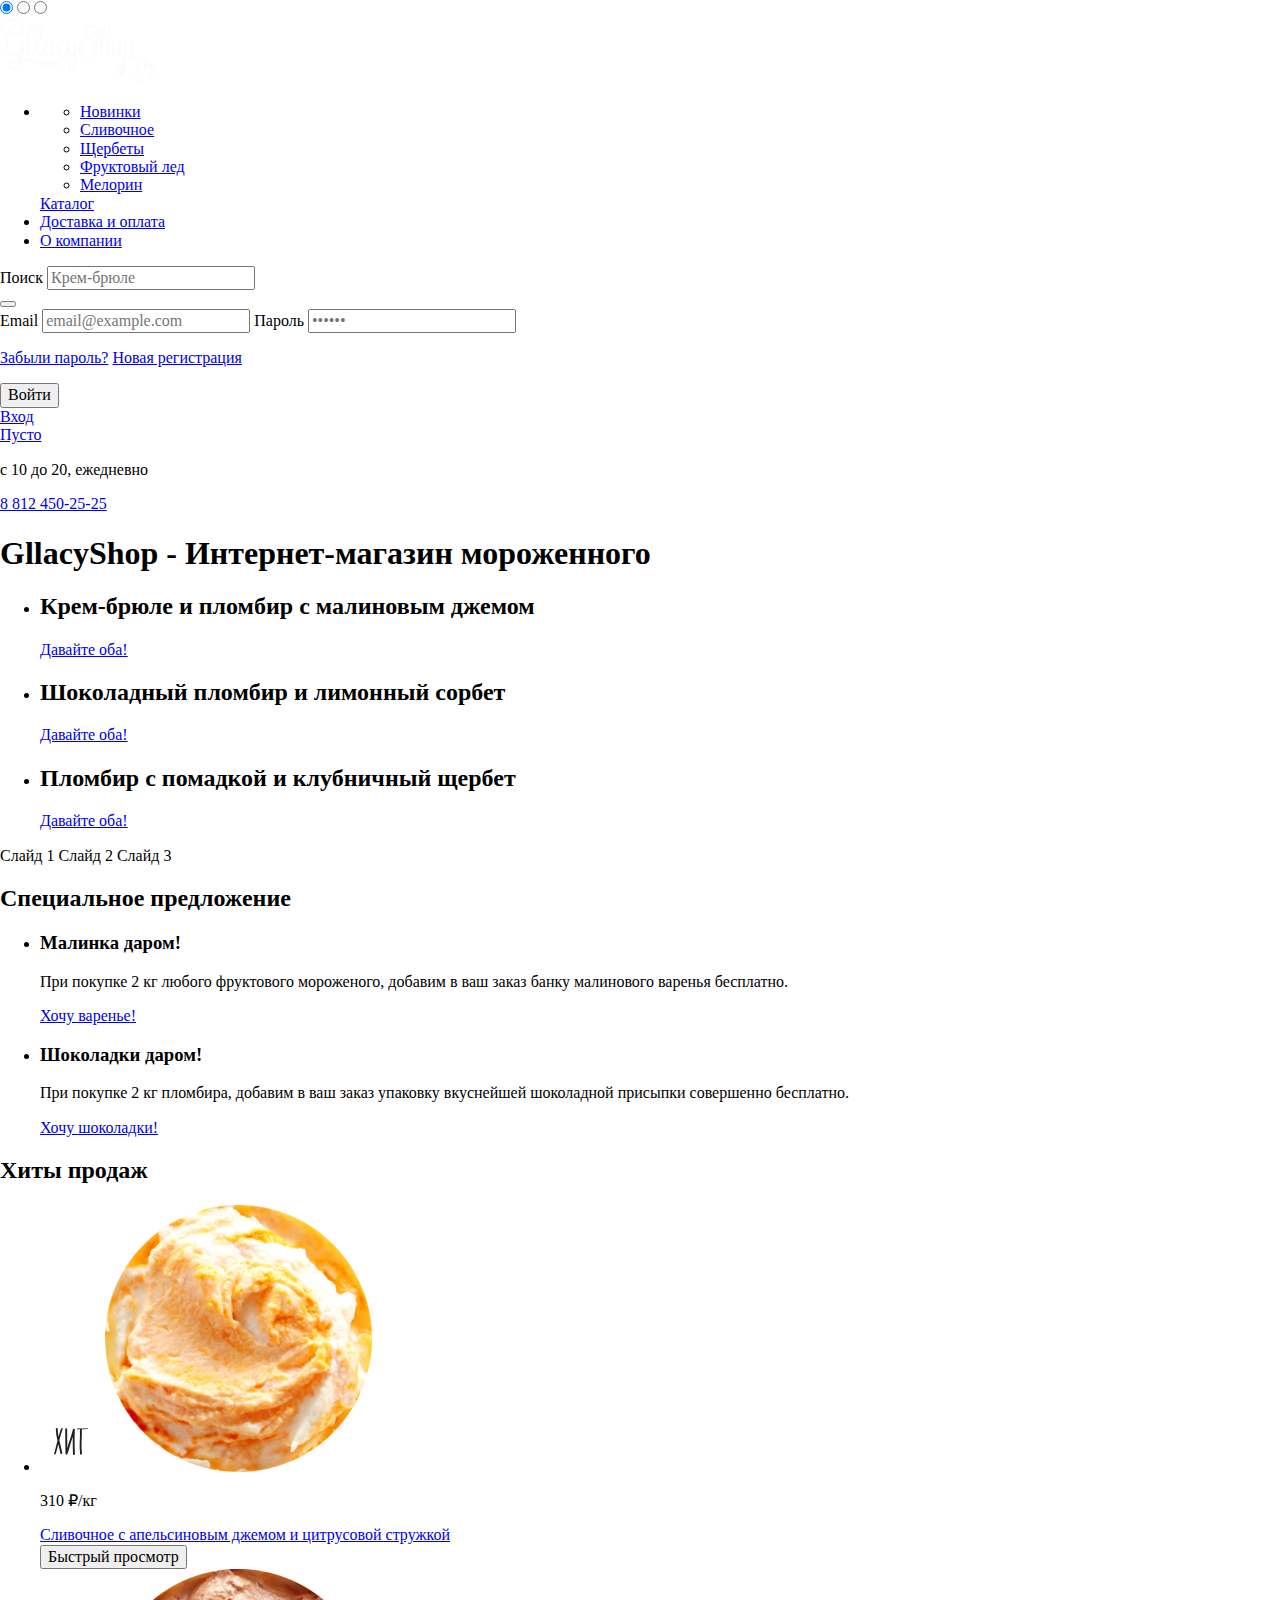
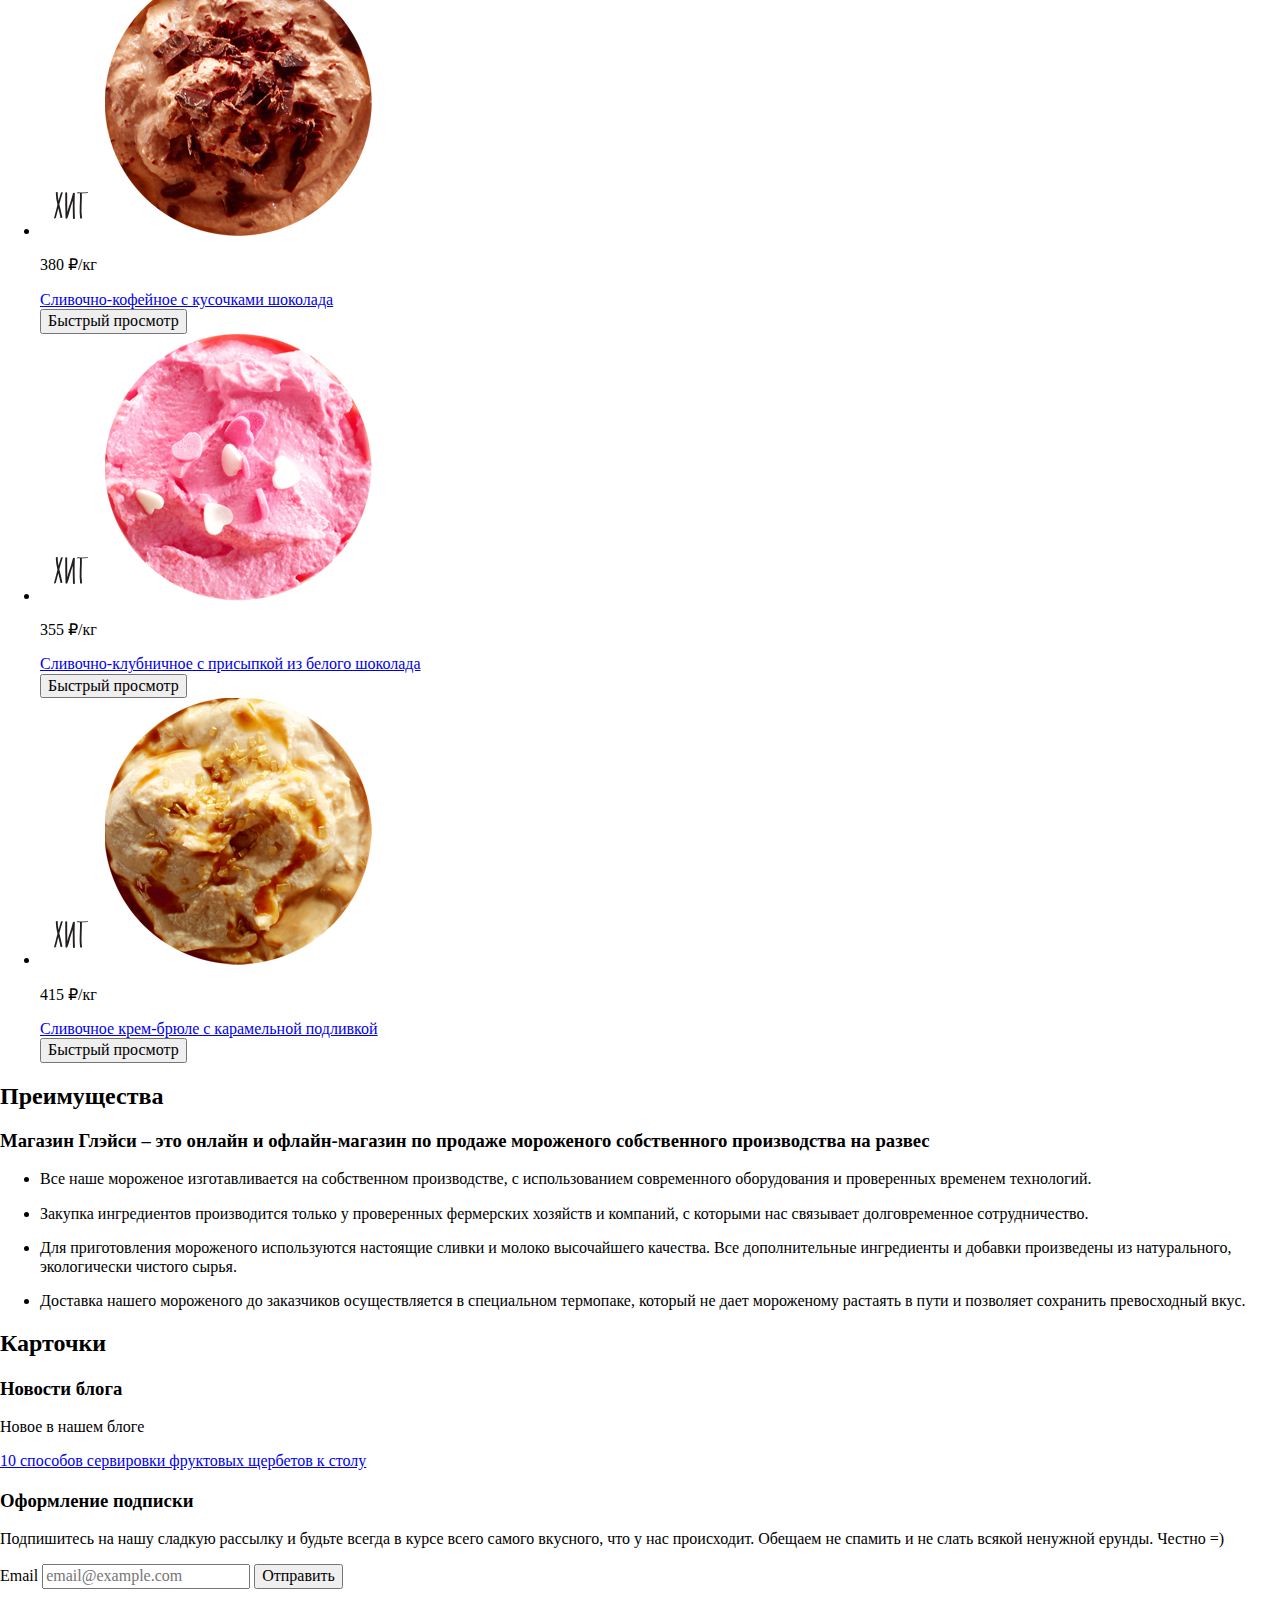
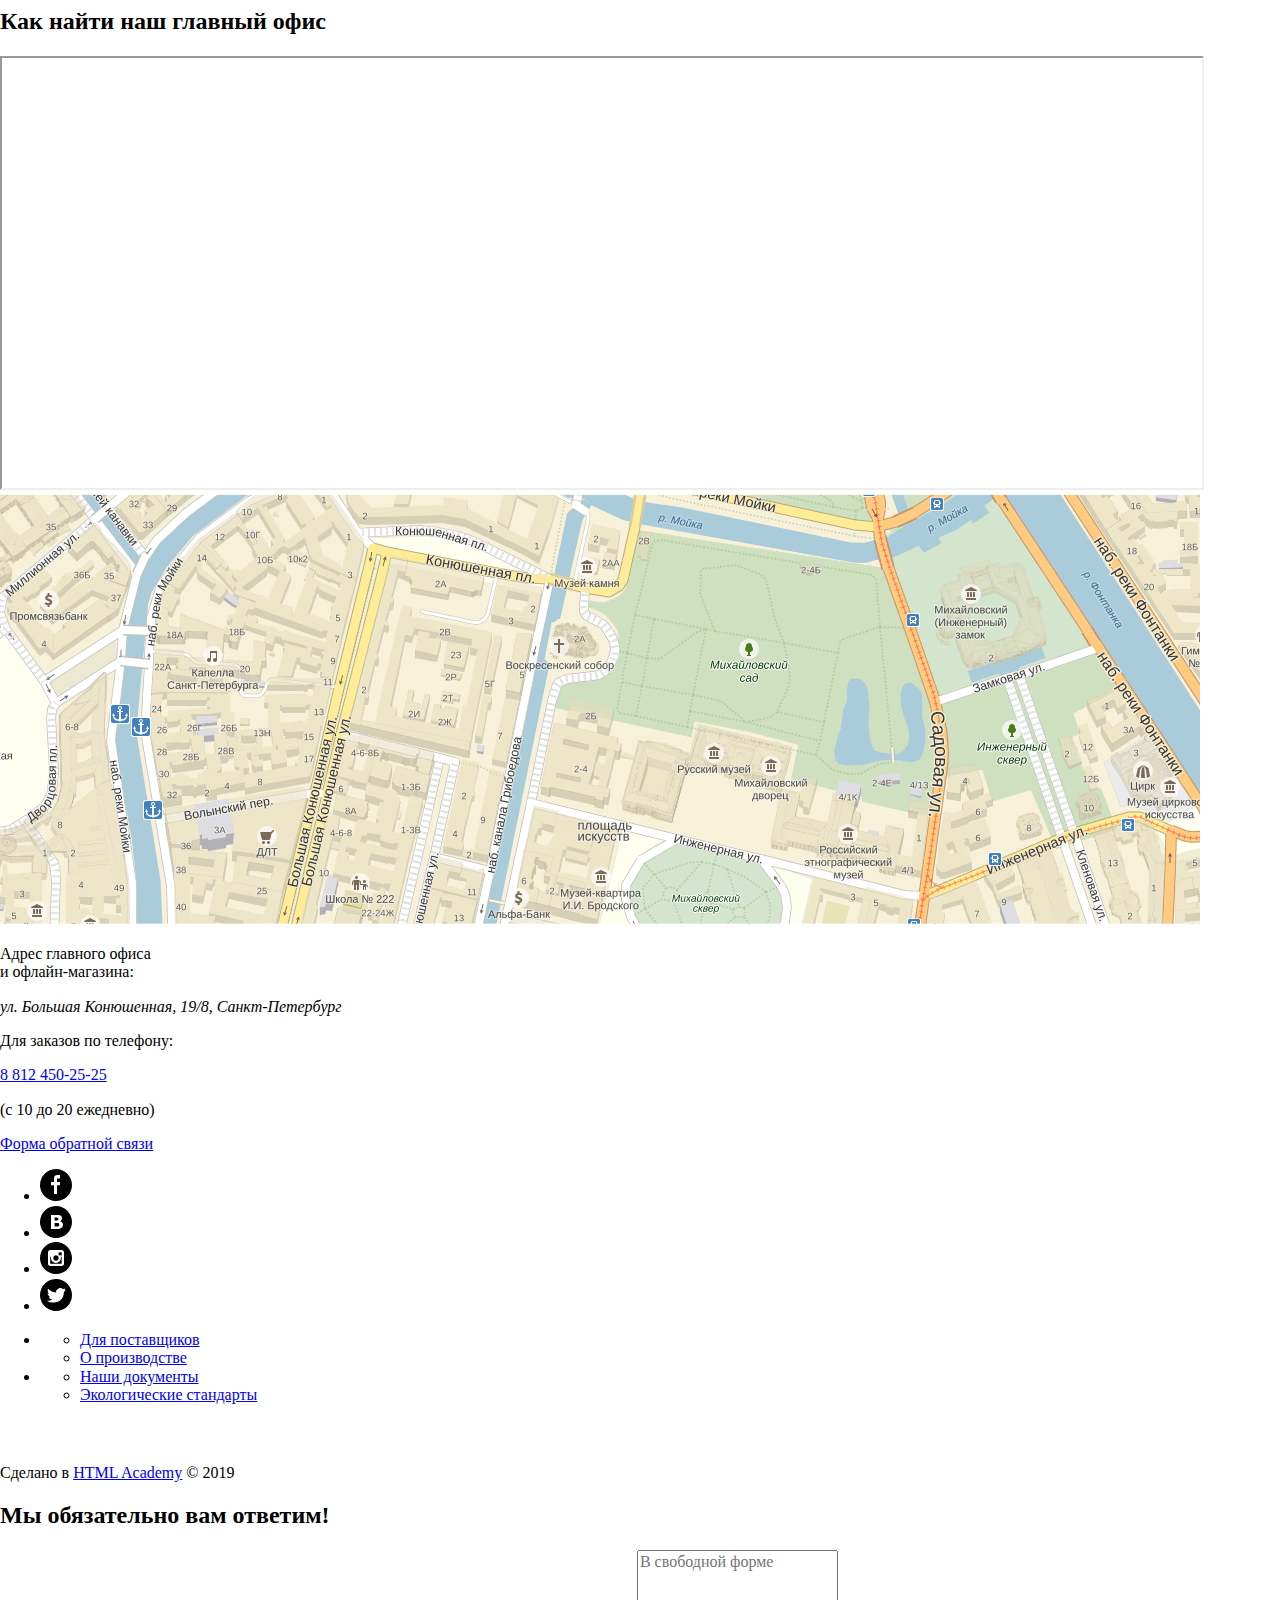
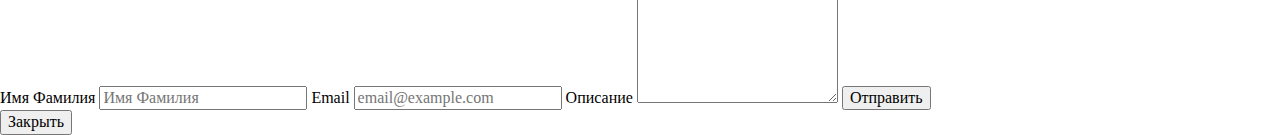
==== commit 5b958cb4: "For checking" ====
--- a/index.html
+++ b/index.html
@@ -6,12 +6,12 @@
     <meta name="description" content="GllacyShop - Интернет-магазин мороженного">
     <meta name="keywords" content="интернет-магазин, мороженое, gllacyshop">
     <title>Интернет-магазин мороженного GllacyShop</title>
-    <link rel="shortcut icon" href="img/pin.svg" type="image/x-icon">
+    <link rel="shortcut icon" href="img/pin.png" type="image/x-icon">
     <!--<link href="https://fonts.googleapis.com/css?family=Roboto:400,500,700&display=swap&subset=cyrillic" rel="stylesheet">-->
-    <link rel="stylesheet" href="css/normalize.css">
-    <link rel="stylesheet" href="css/style.css">
-    <!--<link rel="stylesheet" href="css/normalize.min.css">-->
-    <!--<link rel="stylesheet" href="css/style.min.css">-->
+    <!--<link rel="stylesheet" href="css/normalize.css">-->
+    <!--<link rel="stylesheet" href="css/style.css">-->
+    <link rel="stylesheet" href="css/normalize.min.css">
+    <link rel="stylesheet" href="css/style.min.css">
   </head>
   <body class="body">
     <!--Управление слайдером-->
@@ -267,7 +267,7 @@
         <section class="map">
           <h2 class="visually-hidden">Как найти наш главный офис</h2>
           <iframe src="https://www.google.com/maps/embed?pb=!1m18!1m12!1m3!1d1998.6036253002965!2d30.320858715898993!3d59.9387191690544!2m3!1f0!2f0!3f0!3m2!1i1024!2i768!4f13.1!3m3!1m2!1s0x4696310fca145cc1%3A0x42b32648d8238007!2z0JHQvtC70YzRiNCw0Y8g0JrQvtC90Y7RiNC10L3QvdCw0Y8g0YPQuy4sIDE5LzgsINCh0LDQvdC60YIt0J_QtdGC0LXRgNCx0YPRgNCzLCDQoNC-0YHRgdC40Y8sIDE5MTE4Ng!5e0!3m2!1sru!2sua!4v1583243143974!5m2!1sru!2sua"
-           width="1200" height="430" allowfullscreen=""></iframe>
+            width="1200" height="430" allowfullscreen=""></iframe>
           <img src="img/map.png" width="1200" height="430" alt="Адрес на карте - улица Большая Конюшенная, 19/8, Санкт-Петербург">
           <div class="container">
             <div class="map__address">
@@ -393,7 +393,7 @@
       </button>
     </section>
     <!---->
-    <script src="js/scripts.js"></script>
-    <!--<script src="js/scripts.min.js"></script>-->
+    <!--<script src="js/scripts.js"></script>-->
+    <script src="js/scripts.min.js"></script>
   </body>
 </html>
--- a/css/style.css
+++ b/css/style.css
@@ -1,3 +1,10 @@
+/*
+* Prefixed by https://autoprefixer.github.io
+* PostCSS: v7.0.29,
+* Autoprefixer: v9.7.6
+* Browsers: last 2 version,not dead,not ie <= 11
+*/
+
 /*Переменные*/
 
 :root {
@@ -41,74 +48,124 @@
   --basic-orange: #f26843;
   --basic-brown: #492511;
   --basic-orange-dark: #d07058;
-  --basic-orange-darken: #e74A35;
+  --basic-orange-darken: #e74a35;
   --basic-almond: #9d8b84;
   --basic-almond: #9d8b84;
   --basic-turquoise: #849d8f;
   --basic-blue-light: #92ceff;
   --basic-blue-lighter: #8996a6;
   --basic-pink-dark: #231f20;
-  --basic-pink-darken: #2C2829;
+  --basic-pink-darken: #2c2829;
   --special-grey: #b2b2b285;
   --special-blue: #2e88e485;
 }
 
 /*Шрифты*/
 
+/* roboto-regular - latin-ext_latin_cyrillic-ext_cyrillic */
 @font-face {
   font-family: "Roboto";
   font-style: normal;
   font-weight: 400;
-  font-display: swap;
-  src: url(../fonts/roboto-v20-latin_cyrillic-regular.woff2) format("woff2"), url(../fonts/roboto-v20-latin_cyrillic-regular.woff) format("woff");
-}
-
+  src: local("Roboto"), local("Roboto-Regular"),
+       url("../fonts/roboto-v20-latin-ext_latin_cyrillic-ext_cyrillic-regular.woff2") format("woff2"), /* Chrome 26+, Opera 23+, Firefox 39+ */
+       url("../fonts/roboto-v20-latin-ext_latin_cyrillic-ext_cyrillic-regular.woff") format("woff"); /* Chrome 6+, Firefox 3.6+, IE 9+, Safari 5.1+ */
+}
+
+/* roboto-500 - latin-ext_latin_cyrillic-ext_cyrillic */
 @font-face {
   font-family: "Roboto";
   font-style: normal;
   font-weight: 500;
-  font-display: swap;
-  src: url(../fonts/roboto-v20-latin_cyrillic-500.woff2) format("woff2"), url(../fonts/roboto-v20-latin_cyrillic-500.woff) format("woff");
-}
-
+  src: local("Roboto Medium"), local("Roboto-Medium"),
+       url("../fonts/roboto-v20-latin-ext_latin_cyrillic-ext_cyrillic-500.woff2") format("woff2"), /* Chrome 26+, Opera 23+, Firefox 39+ */
+       url("../fonts/roboto-v20-latin-ext_latin_cyrillic-ext_cyrillic-500.woff") format("woff"); /* Chrome 6+, Firefox 3.6+, IE 9+, Safari 5.1+ */
+}
+
+/* roboto-700 - latin-ext_latin_cyrillic-ext_cyrillic */
 @font-face {
   font-family: "Roboto";
   font-style: normal;
   font-weight: 700;
-  font-display: swap;
-  src: url(../fonts/roboto-v20-latin_cyrillic-700.woff2) format("woff2"), url(../fonts/roboto-v20-latin_cyrillic-700.woff) format("woff");
+  src: local("Roboto Bold"), local("Roboto-Bold"),
+       url("../fonts/roboto-v20-latin-ext_latin_cyrillic-ext_cyrillic-700.woff2") format("woff2"), /* Chrome 26+, Opera 23+, Firefox 39+ */
+       url("../fonts/roboto-v20-latin-ext_latin_cyrillic-ext_cyrillic-700.woff") format("woff"); /* Chrome 6+, Firefox 3.6+, IE 9+, Safari 5.1+ */
 }
 
 /*Анимация появления модального окна*/
+
+@-webkit-keyframes bounce {
+  0% {
+    transform: translateY(-2000px);
+  }
+
+  70% {
+    transform: translateY(30px);
+  }
+
+  90% {
+    transform: translateY(-10px);
+  }
+
+  100% {
+    transform: translateY(0);
+  }
+}
 
 @keyframes bounce {
   0% {
     transform: translateY(-2000px);
   }
+
   70% {
     transform: translateY(30px);
   }
+
   90% {
     transform: translateY(-10px);
   }
+
   100% {
     transform: translateY(0);
   }
 }
 
 /*Анимация закрытия модального окна*/
+
+@-webkit-keyframes bounceOut {
+  0% {
+    transform: scale(1);
+  }
+
+  25% {
+    transform: scale(0.95);
+  }
+
+  50% {
+    transform: scale(1.1);
+    opacity: 1;
+  }
+
+  100% {
+    transform: scale(0.3);
+    opacity: 0;
+  }
+}
 
 @keyframes bounceOut {
   0% {
     transform: scale(1);
   }
+
   25% {
     transform: scale(0.95);
   }
+
   50% {
     transform: scale(1.1);
     opacity: 1;
   }
+
   100% {
     transform: scale(0.3);
     opacity: 0;
@@ -117,7 +174,7 @@
 
 /*Анимация ошибки ввода данных в модальное окно*/
 
-@keyframes shake {
+@-webkit-keyframes shake {
   0%,
   100% {
     transform: translateX(0);
@@ -139,20 +196,43 @@
   }
 }
 
+@keyframes shake {
+  0%,
+  100% {
+    transform: translateX(0);
+  }
+
+  10%,
+  30%,
+  50%,
+  70%,
+  90% {
+    transform: translateX(-10px);
+  }
+
+  20%,
+  40%,
+  60%,
+  80% {
+    transform: translateX(10px);
+  }
+}
+
 /*Глобальные стили*/
 
 .page {
-  height: 100%
+  height: 100%;
 }
 
 .catalog-page {
-  height: 100%
+  height: 100%;
 }
 
 .body {
   min-width: 1200px;
   min-height: 100%;
   display: grid;
+  grid-template-rows: -webkit-min-content 1fr -webkit-min-content;
   grid-template-rows: min-content 1fr min-content;
   align-content: start;
   margin: 0;
@@ -166,8 +246,8 @@
 }
 
 .visually-hidden:not(:focus):not(:active),
-input[type=checkbox].visually-hidden,
-input[type=radio].visually-hidden {
+input[type="checkbox"].visually-hidden,
+input[type="radio"].visually-hidden {
   position: absolute;
   width: 1px;
   height: 1px;
@@ -178,7 +258,7 @@
   border: 0;
   clip: rect(0 0 0 0);
   -webkit-clip-path: inset(100%);
-  clip-path: inset(100%);
+          clip-path: inset(100%);
 }
 
 a {
@@ -189,8 +269,8 @@
 
 a:hover,
 a:focus {
-color: var(--basic-orange-light);
-outline: none ;
+  color: var(--basic-orange-light);
+  outline: none;
 }
 
 .modal a {
@@ -224,7 +304,7 @@
   background: linear-gradient(180deg, var(--basic-orange) 0%, var(--basic-orange-darken) 100%);
   border: none;
   border-radius: 26px;
-  box-shadow: 0px 2px 2px var(--basic-red-opacity-054);
+  box-shadow: 0 2px 2px var(--basic-red-opacity-054);
   cursor: pointer;
 }
 
@@ -235,7 +315,7 @@
   color: var(--basic-white);
   background: linear-gradient(0deg, var(--basic-white-opacity-02), var(--basic-white-opacity-02)), linear-gradient(180deg, var(--basic-orange) 0%, var(--basic-orange-darken) 100%);
   outline: none;
-  box-shadow: 0px 1px 2px var(--basic-red-light);
+  box-shadow: 0 1px 2px var(--basic-red-light);
 }
 
 .button:active,
@@ -243,7 +323,7 @@
   color: var(--basic-white);
   background: linear-gradient(0deg, var(--basic-black-opacity-007), var(--basic-black-opacity-007)), linear-gradient(180deg, var(--basic-orange) 0%, var(--basic-orange-darken) 100%);
   outline: none;
-  box-shadow: inset 0px 2px 2px var(--basic-red);
+  box-shadow: inset 0 2px 2px var(--basic-red);
 }
 
 /*Управление слайдером*/
@@ -284,6 +364,7 @@
 .header__grid-container {
   position: relative;
   display: grid;
+  grid-template-columns: 163px 485px 1fr -webkit-min-content -webkit-min-content;
   grid-template-columns: 163px 485px 1fr min-content min-content;
   align-items: center;
   padding-top: 9px;
@@ -334,7 +415,7 @@
   line-height: 18px;
 }
 
-.site-nav__link:before {
+.site-nav__link::before {
   position: absolute;
   content: "";
   display: block;
@@ -356,13 +437,13 @@
   outline: none;
 }
 
-.site-nav__link:hover:before {
+.site-nav__link:hover::before {
   background-color: transparent;
 }
 
 .site-nav__link:active {
   background-color: var(--basic-white-darken);
-  box-shadow: inset 0px 2px 1px var(--basic-grey-dark);
+  box-shadow: inset 0 2px 1px var(--basic-grey-dark);
 }
 
 /*Всплывающие окна (подменю)*/
@@ -372,7 +453,7 @@
   color: var(--basic-dark);
   background-color: var(--basic-yellow-light);
   border-radius: 4px;
-  box-shadow: 0px 20px 20px var(--basic-black-opacity-04);
+  box-shadow: 0 20px 20px var(--basic-black-opacity-04);
 }
 
 .modal-nav {
@@ -471,6 +552,14 @@
   padding: 13px 14px 13px 14px;
 }
 
+.search__form .form-input::-webkit-input-placeholder {
+  color: var(--basic-grey);
+}
+
+.search__form .form-input::-moz-placeholder {
+  color: var(--basic-grey);
+}
+
 .search__form .form-input::placeholder {
   color: var(--basic-grey);
 }
@@ -484,6 +573,22 @@
 .login__form input[name="password"] {
   margin-bottom: 21px;
   padding: 13px 14px;
+}
+
+.login__form .form-input::-webkit-input-placeholder {
+  font-style: normal;
+  font-weight: 400;
+  font-size: 14px;
+  line-height: 16px;
+  color: var(--basic-grey);
+}
+
+.login__form .form-input::-moz-placeholder {
+  font-style: normal;
+  font-weight: 400;
+  font-size: 14px;
+  line-height: 16px;
+  color: var(--basic-grey);
 }
 
 .login__form .form-input::placeholder {
@@ -639,27 +744,24 @@
   z-index: 5;
 }
 
+.modal-search {
+  width: 341px;
+}
+
+.search:hover .modal-search {
+  display: block;
+}
+
+/*Окно авторизации*/
+
+.header .login {
+  position: relative;
+  margin-right: 10px;
+  padding-bottom: 5px;
+}
+
 .modal-login {
   padding: 21px 16px 22px 20px;
-}
-
-.modal-search {
-  width: 341px;
-}
-
-.search:hover .modal-search {
-  display: block;
-}
-
-/*Окно авторизации*/
-
-.header .login {
-  position: relative;
-  margin-right: 10px ;
-  padding-bottom: 5px;
-}
-
-.modal-login {
   width: 277px;
 }
 
@@ -697,7 +799,7 @@
   border-bottom: 1px solid var(--basic-grey-opacity-03);
 }
 
-.login__link-recovery{
+.login__link-recovery {
   margin-top: 3px;
   margin-bottom: 6px;
 }
@@ -720,12 +822,12 @@
   font-weight: 700;
   font-size: 18px;
   line-height: 16px;
-  box-shadow: 0px 1px 2px var(--basic-red-opacity-025);
+  box-shadow: 0 1px 2px var(--basic-red-opacity-025);
   order: 1;
 }
 
 .login__form .button-form:active {
-  box-shadow: inset 0px 2px 2px var(--basic-red);
+  box-shadow: inset 0 2px 2px var(--basic-red);
 }
 
 /*Контакты в шапке*/
@@ -795,19 +897,19 @@
   padding: 9px 40px 10px 40px;
   font-size: 32px;
   line-height: 44px;
-  box-shadow: 0px 2px 2px var(--basic-red-opacity-064);
-  text-shadow: 0px 2px 5px var(--basic-red-opacity-076);
+  box-shadow: 0 2px 2px var(--basic-red-opacity-064);
+  text-shadow: 0 2px 5px var(--basic-red-opacity-076);
   border-radius: 70px;
 }
 
 .slider__button:hover,
 .slider__button:focus {
-  box-shadow: 0px 2px 2px var(--basic-red-light);
-  text-shadow: 0px 2px 5px var(--basic-red-opacity-076);
+  box-shadow: 0 2px 2px var(--basic-red-light);
+  text-shadow: 0 2px 5px var(--basic-red-opacity-076);
 }
 
 .slider__button:active {
-  box-shadow: inset 0px 2px 2px var(--basic-red);
+  box-shadow: inset 0 2px 2px var(--basic-red);
 }
 
 /*Управление слайдером*/
@@ -843,21 +945,21 @@
 
 #switch-1:checked ~ .site-container {
   background-color: var(--basic-turquoise);
-  background-image: url(../img/slide-1.png);
+  background-image: url("../img/slide-1.png");
   background-repeat: no-repeat;
   background-position: top center;
 }
 
 #switch-2:checked ~ .site-container {
   background-color: var(--basic-blue-lighter);
-  background-image: url(../img/slide-2.png);
+  background-image: url("../img/slide-2.png");
   background-repeat: no-repeat;
   background-position: top center;
 }
 
 #switch-3:checked ~ .site-container {
   background-color: var(--basic-almond);
-  background-image: url(../img/slide-3.png);
+  background-image: url("../img/slide-3.png");
   background-repeat: no-repeat;
   background-position: top center;
 }
@@ -885,7 +987,7 @@
   display: grid;
   grid-template-columns: 1fr 1fr;
   grid-column-gap: 26px;
-   margin: 0;
+  margin: 0;
   padding: 0;
   list-style: none;
 }
@@ -940,25 +1042,25 @@
   padding: 12px 22px 12px 23px;
   line-height: 24px;
   background: linear-gradient(180deg, var(--basic-orange) 0%, var(--basic-orange-darken) 100%);
-  box-shadow: 0px 2px 2px var(--basic-red-opacity-064);
-  text-shadow: 0px 2px 5px var(--basic-red-opacity-076);
+  box-shadow: 0 2px 2px var(--basic-red-opacity-064);
+  text-shadow: 0 2px 5px var(--basic-red-opacity-076);
   border-radius: 70px;
 }
 
 .special-offer .button:hover,
 .special-offer .button:focus {
   background: linear-gradient(0deg, var(--basic-white-opacity-02), var(--basic-white-opacity-02)), linear-gradient(180deg, var(--basic-orange) 0%, var(--basic-orange-darken) 100%);
-  box-shadow: 0px 1px 2px var(--basic-red-light);
+  box-shadow: 0 1px 2px var(--basic-red-light);
 }
 
 .special-offer .button:active {
   background: linear-gradient(0deg, var(--basic-black-opacity-007), var(--basic-black-opacity-007)), linear-gradient(180deg, var(--basic-orange) 0%, var(--basic-orange-darken) 100%);
-  box-shadow: inset 0px 2px 2px var(--basic-red);
+  box-shadow: inset 0 2px 2px var(--basic-red);
 }
 
 /*===Популярное мороженное===*/
 
-.popular {
+.page .popular {
   margin-bottom: 4px;
 }
 
@@ -1000,7 +1102,7 @@
   font-weight: 700;
   font-size: 45px;
   line-height: 45px;
-  text-shadow: 0px 1px 3px var(--basic-grey-opacity-05);
+  text-shadow: 0 1px 3px var(--basic-grey-opacity-05);
 }
 
 .popular__price span {
@@ -1019,7 +1121,8 @@
   line-height: 22px;
   text-align: center;
   text-decoration: underline;
-  text-decoration-color: var(--basic-white-opacity-02);
+  -webkit-text-decoration-color: var(--basic-white-opacity-02);
+          text-decoration-color: var(--basic-white-opacity-02);
   z-index: 11;
 }
 
@@ -1027,7 +1130,8 @@
 .popular__title:focus,
 .popular__title:active {
   color: var(--basic-orange-light);
-  text-decoration-color: var(--basic-orange-opacity-03);
+  -webkit-text-decoration-color: var(--basic-orange-opacity-03);
+          text-decoration-color: var(--basic-orange-opacity-03);
 }
 
 .popular__btn {
@@ -1053,7 +1157,7 @@
 
 .popular__btn .quick-view-button {
   padding: 10px 16px 10px 16px;
-  box-shadow: 0px 1px 2px var(--basic-red-light);
+  box-shadow: 0 1px 2px var(--basic-red-light);
   border-radius: 50px;
 }
 
@@ -1061,14 +1165,14 @@
 .popular__btn .quick-view-button:focus {
   padding: 10px 16px 10px 16px;
   background: linear-gradient(0deg, var(--basic-white-opacity-02), var(--basic-white-opacity-02)), linear-gradient(180deg, var(--basic-orange) 0%, var(--basic-orange-darken) 100%);
-  box-shadow: 0px 1px 2px var(--basic-red-light);
+  box-shadow: 0 1px 2px var(--basic-red-light);
   border-radius: 50px;
 }
 
 .popular__btn .quick-view-button:active {
   padding: 10px 16px 10px 16px;
   background: linear-gradient(0deg, var(--basic-black-opacity-007), var(--basic-black-opacity-007)), linear-gradient(180deg, var(--basic-orange) 0%, var(--basic-orange-darken) 100%);
-  box-shadow: inset 0px 2px 2px var(--basic-red);
+  box-shadow: inset 0 2px 2px var(--basic-red);
   border-radius: 50px;
 }
 
@@ -1179,7 +1283,8 @@
   font-size: 24px;
   line-height: 30px;
   text-decoration: underline;
-  text-decoration-color: var(--basic-darken);
+  -webkit-text-decoration-color: var(--basic-darken);
+          text-decoration-color: var(--basic-darken);
   color: var(--basic-dark);
 }
 
@@ -1187,7 +1292,8 @@
 .blog-news a:focus,
 .blog-news a:active {
   color: var(--basic-orange-dark);
-  text-decoration-color: var(--basic-orange-dark);
+  -webkit-text-decoration-color: var(--basic-orange-dark);
+          text-decoration-color: var(--basic-orange-dark);
 }
 
 /*Оформление подписки*/
@@ -1233,6 +1339,18 @@
   border-radius: 5px;
 }
 
+.subsrcibe__form .form-input::-webkit-input-placeholder {
+  font-weight: 400;
+  font-size: 16px;
+  color: var(--basic-grey);
+}
+
+.subsrcibe__form .form-input::-moz-placeholder {
+  font-weight: 400;
+  font-size: 16px;
+  color: var(--basic-grey);
+}
+
 .subsrcibe__form .form-input::placeholder {
   font-weight: 400;
   font-size: 16px;
@@ -1241,8 +1359,8 @@
 
 .subsrcibe__button {
   padding: 11px 20px 9px 19px;
-  text-shadow: 0px 2px 5px var(--basic-red-opacity-076);
-  box-shadow: 0px 2px 2px var(--basic-red-opacity-064);
+  text-shadow: 0 2px 5px var(--basic-red-opacity-076);
+  box-shadow: 0 2px 2px var(--basic-red-opacity-064);
   border-radius: 70px;
 }
 
@@ -1288,7 +1406,7 @@
 
 .map__address p {
   margin: 0;
-  margin-bottom: 0px;
+  margin-bottom: 0;
   font-size: 14px;
   line-height: 20px;
 }
@@ -1317,14 +1435,14 @@
   margin-top: 27px;
   padding: 10px 19px 9px 18px;
   width: 100%;
-  text-shadow: 0px 2px 5px var(--basic-red-opacity-076);
-  box-shadow: 0px 2px 2px var(--basic-red-opacity-064);
+  text-shadow: 0 2px 5px var(--basic-red-opacity-076);
+  box-shadow: 0 2px 2px var(--basic-red-opacity-064);
   border-radius: 70px;
   box-sizing: border-box;
 }
 
 .map__address .button:active {
-  box-shadow: inset 0px 2px 2px var(--basic-red);
+  box-shadow: inset 0 2px 2px var(--basic-red);
 }
 
 /*===Подвал===*/
@@ -1476,7 +1594,7 @@
   content: "";
   display: block;
   top: 13px;
-  left: 0px;
+  left: 0;
   width: 100%;
   height: 1px;
   background-color: var(--basic-white-opacity-02);
@@ -1491,13 +1609,8 @@
 
 /*===Загловок===*/
 .catalog-page .header__grid-container {
+  grid-template-columns: 164px 485px 1fr -webkit-min-content -webkit-min-content;
   grid-template-columns: 164px 485px 1fr min-content min-content;
-}
-
-
-/*===Заголовок===*/
-
-.catalog-page .header__grid-container {
   margin-bottom: -3px;
 }
 
@@ -1531,7 +1644,7 @@
 
 .site-nav__item.active > .site-nav__link:focus {
   outline: 1px dotted var(--basic-dark);
-  outline-offset: 2px
+  outline-offset: 2px;
 }
 
 .active .site-nav__link::before {
@@ -1640,7 +1753,7 @@
 }
 
 .basket-item:nth-last-child(2) {
- vertical-align: top;
+  vertical-align: top;
 }
 
 .basket-item:nth-last-child(2) td:nth-last-child(-n+3) {
@@ -1698,7 +1811,7 @@
 .basket-item-image {
   width: 33px;
   height: 33px;
-  padding-top: 0px;
+  padding-top: 0;
 }
 
 .price-per-kilogram {
@@ -1729,7 +1842,7 @@
   margin-top: -1px;
   line-height: 16px;
   color: var(--basic-white);
-  box-shadow: 0px 1px 2px var(--basic-red-opacity-025);
+  box-shadow: 0 1px 2px var(--basic-red-opacity-025);
 }
 
 .basket__button-container .button-form:hover,
@@ -1740,7 +1853,7 @@
 .basket__button-container .button-form:active {
   color: var(--basic-white);
   background: linear-gradient(0deg, var(--basic-black-opacity-007), var(--basic-black-opacity-007)), linear-gradient(180deg, var(--basic-orange) 0%, var(--basic-orange-darken) 100%);
-  box-shadow: inset 0px 2px 2px var(--basic-red);
+  box-shadow: inset 0 2px 2px var(--basic-red);
 }
 
 /*===Хлебные крошки===*/
@@ -1833,6 +1946,7 @@
 
 .filter-form {
   display: grid;
+  grid-template-columns: 200px 222px -webkit-min-content -webkit-min-content;
   grid-template-columns: 200px 222px min-content min-content;
   grid-column-gap: 11px;
   grid-row-gap: 13px;
@@ -1893,7 +2007,7 @@
   font-size: 16px;
   line-height: 18px;
   color: var(--basic-white);
-  background-color: var(--basic-white-opacity-02);;
+  background-color: var(--basic-white-opacity-02);
   background-image: url("../img/icon-triangle-white.svg");
   background-repeat: no-repeat;
   background-position: 92.5% 50%;
@@ -2045,7 +2159,7 @@
 /*Жирность*/
 
 .fat-filter ul {
-  width: 425px
+  width: 425px;
 }
 
 .filter-form__option {
@@ -2068,9 +2182,8 @@
   line-height: 18px;
   cursor: pointer;
   -webkit-user-select: none;
-  -moz-user-select: none;
-  -ms-user-select: none;
-  user-select: none;
+     -moz-user-select: none;
+          user-select: none;
 }
 
 .fat-filter label {
@@ -2107,6 +2220,7 @@
 }
 
 .filter-form__input-checkbox + label::before {
+  left: 1px;
   width: 20px;
   height: 20px;
   background-image: url("../img/icon-checkbox-off.svg");
@@ -2171,10 +2285,6 @@
 
 .fillers-filter .filter-form__option:nth-child(4) {
   margin-right: 20px;
-}
-
-.filter-form__input-checkbox + label::before {
-  left: 1px;
 }
 
 .filter-form__input-checkbox-fruit + label:nth-child(2)::before {
@@ -2219,15 +2329,14 @@
 
 .filter-form__button:active {
   color: var(--basic-dark);
-
   background-color: var(--basic-white);
   border: none;
-  box-shadow: inset 0px 2px 1px var(--basic-grey-dark);
+  box-shadow: inset 0 2px 1px var(--basic-grey-dark);
 }
 
 /*===Каталог сливочного мороженного===*/
 
-.cream-ice-catalog {
+.catalog-page .popular {
   padding-bottom: 29px;
   border-bottom: 1px solid var(--basic-white-opacity-03);
 }
@@ -2339,11 +2448,6 @@
 .pagination__item-disabled a:active path {
   fill: var(--basic-white);
 }
-
-
-
-
-
 
 .inner-page-footer .container {
   position: relative;
@@ -2400,6 +2504,20 @@
   font-size: 16px;
 }
 
+.feedback-form input::-webkit-input-placeholder, .feedback-form textarea[name="description"]::-webkit-input-placeholder {
+  font-style: normal;
+  font-weight: 400;
+  font-size: 16px;
+  color: var(--basic-grey);
+}
+
+.feedback-form input::-moz-placeholder, .feedback-form textarea[name="description"]::-moz-placeholder {
+  font-style: normal;
+  font-weight: 400;
+  font-size: 16px;
+  color: var(--basic-grey);
+}
+
 .feedback-form input::placeholder,
 .feedback-form textarea[name="description"]::placeholder {
   font-style: normal;
@@ -2423,13 +2541,13 @@
 .feedback-form .button {
   padding: 11px 25px 9px 24px;
   align-self: flex-end;
-  text-shadow: 0px 2px 5px var(--basic-red-opacity-076);
-  box-shadow: 0px 2px 2px var(--basic-red-opacity-064);
+  text-shadow: 0 2px 5px var(--basic-red-opacity-076);
+  box-shadow: 0 2px 2px var(--basic-red-opacity-064);
   border-radius: 70px;
 }
 
 .feedback-form .button:active {
-  box-shadow: inset 0px 2px 2px var(--basic-red);
+  box-shadow: inset 0 2px 2px var(--basic-red);
 }
 
 .modal-close {
@@ -2477,13 +2595,16 @@
 
 .modal-show {
   display: block;
-  animation: bounce 0.6s;
+  -webkit-animation: bounce 0.6s;
+          animation: bounce 0.6s;
 }
 
 .modal-error {
-  animation: shake 0.6s;
+  -webkit-animation: shake 0.6s;
+          animation: shake 0.6s;
 }
 
 .modal-out {
-  animation: bounceOut 0.6s;
-}
+  -webkit-animation: bounceOut 0.6s;
+          animation: bounceOut 0.6s;
+}
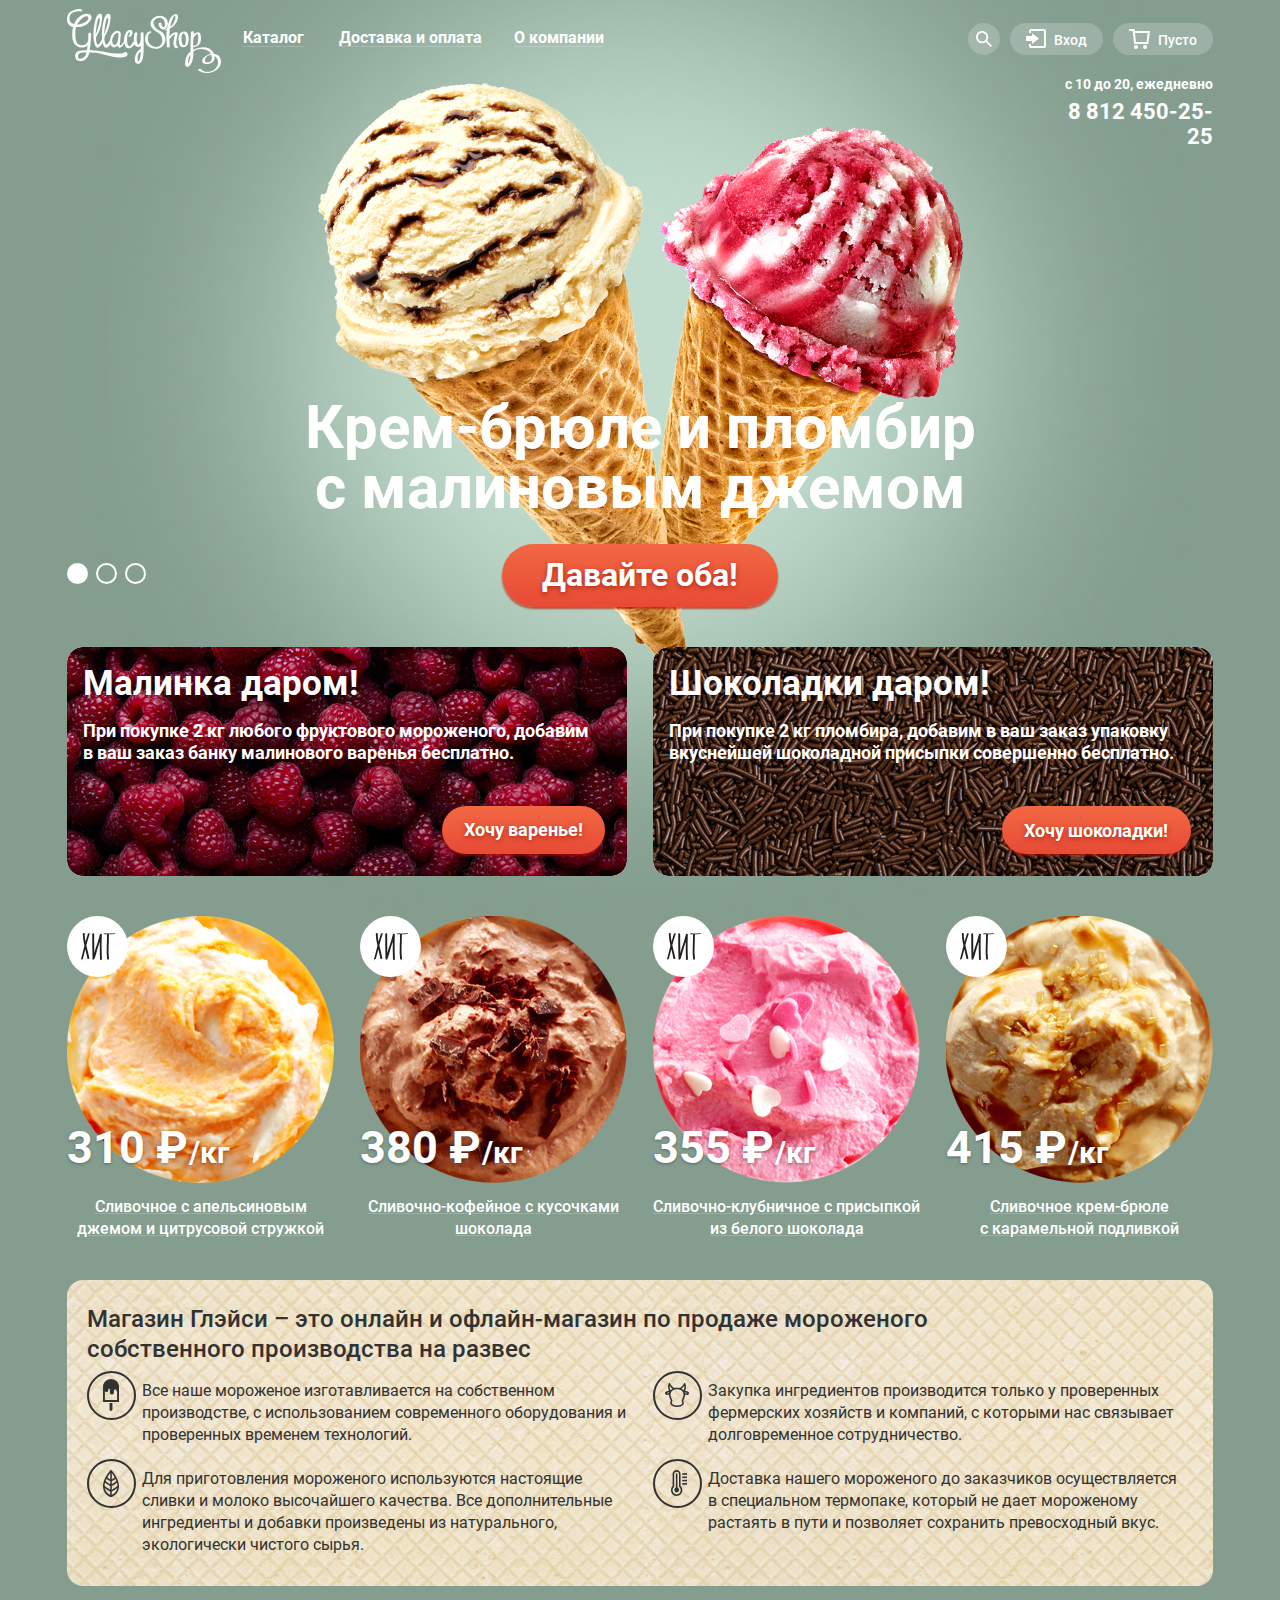
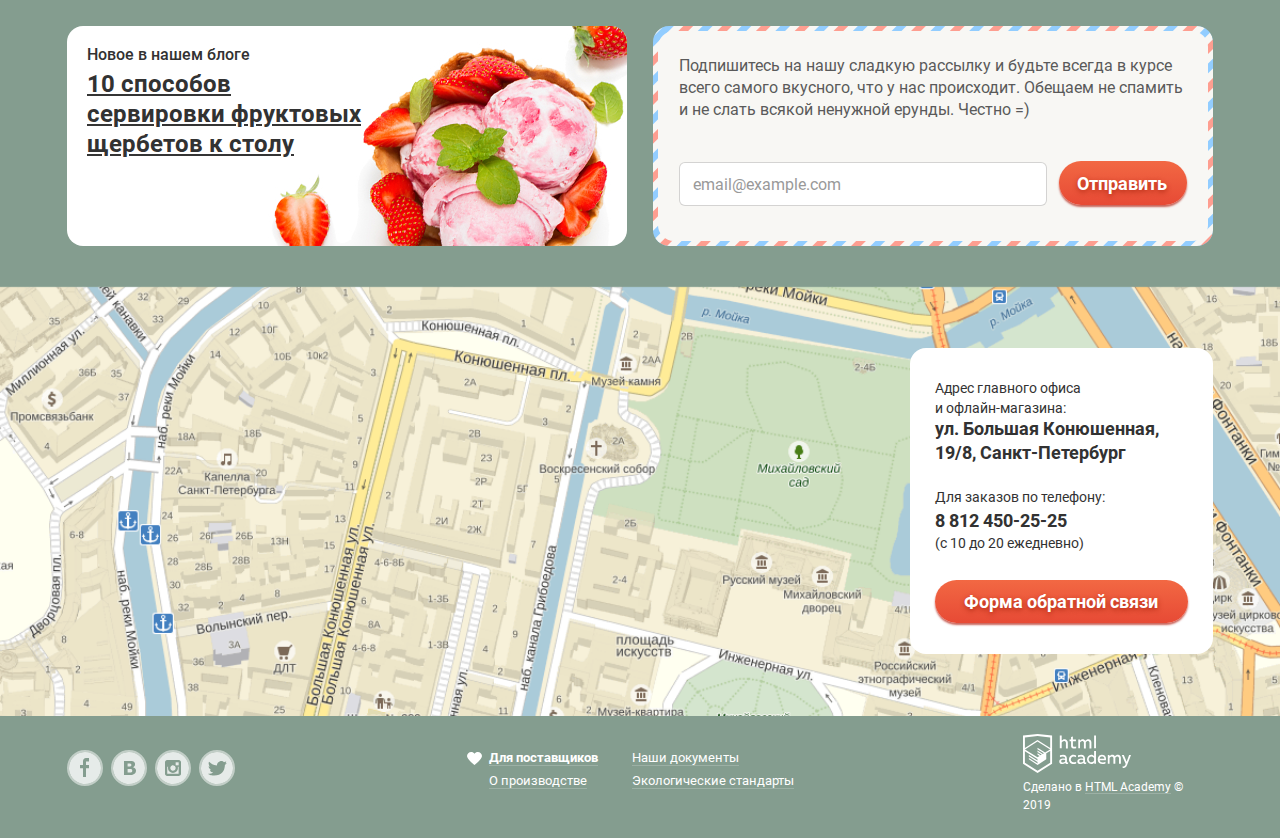
==== commit 841d6521: "final" ====
--- a/index.html
+++ b/index.html
@@ -250,14 +250,14 @@
               <a href="#" aria-label="Рецепты сервировки фруктовых щербетов">10 способов сервировки фруктовых щербетов к&nbsp;столу</a>
             </article>
             <!--Оформление подписки-->
-            <article class="subsrcibe">
+            <article class="subscribe">
               <h3 class="visually-hidden">Оформление подписки</h3>
-              <div class="subsrcibe__wrap">
+              <div class="subscribe__wrap">
                 <p>Подпишитесь на нашу сладкую рассылку и будьте всегда в курсе всего самого вкусного, что у нас происходит. Обещаем не спамить и не слать всякой ненужной ерунды. Честно =)</p>
-                <form class="subsrcibe__form" action="https://echo.htmlacademy.ru" method="post">
-                  <label class="visually-hidden" for="subsrcibe__email">Email</label>
-                  <input class="form-input" type="email" name="email" id="subsrcibe__email" placeholder="email@example.com" required>
-                  <button class="button subsrcibe__button" type="submit" aria-label="Подписаться на рассылку">Отправить</button>
+                <form class="subscribe__form" action="https://echo.htmlacademy.ru" method="post">
+                  <label class="visually-hidden" for="subscribe__email">Email</label>
+                  <input class="form-input" type="email" name="email" id="subscribe__email" placeholder="email@example.com" required>
+                  <button class="button subscribe__button" type="submit" aria-label="Подписаться на рассылку">Отправить</button>
                 </form>
               </div>
             </article>
@@ -351,7 +351,7 @@
           </ul>
           <!--Разработчик-->
           <p class="copyright">
-            <a class="copyright__logo-link" href="https://htmlacademy.ru/intensive/htmlcss" aria-label="Логотип HTML Academy">
+            <a class="copyright__logo-link" href="https://htmlacademy.ru/intensive/htmlcss" aria-label="Сайт разработчика HTML Academy">
               <svg width="108" height="39" viewBox="0 0 108 39" fill="none" xmlns="http://www.w3.org/2000/svg">
                 <path d="M44.582 28.426C44.7698 28.4144 44.9553 28.3771 45.134 28.3151V29.7263C44.7564 29.8745 44.3566 29.9496 43.9538 29.948C43.6117 29.9839 43.2676 29.9061 42.9692 29.7255C42.6707 29.5448 42.4327 29.2703 42.2882 28.94C41.3994 29.6974 40.2878 30.1005 39.1473 30.0791C37.6339 30.0791 36.2348 29.2021 36.2348 27.3776C36.2348 25.1197 38.2145 24.4241 39.9468 24.4241C40.6765 24.4355 41.4034 24.5233 42.1169 24.6862V24.3737C42.1169 23.275 41.3554 22.4988 39.9277 22.4988C38.894 22.5023 37.8726 22.7358 36.9296 23.1843V21.3699C37.9559 20.9951 39.0325 20.7977 40.1181 20.7852C42.4785 20.7852 43.9253 21.9747 43.9253 24.6459V27.8111C43.912 27.962 43.9555 28.1123 44.0465 28.2294C44.1374 28.3465 44.2683 28.4207 44.4107 28.436C44.4679 28.4427 44.5258 28.4393 44.582 28.426ZM38.1479 27.2163C38.177 27.5946 38.3467 27.9451 38.6198 28.1908C38.8929 28.4366 39.247 28.5574 39.6041 28.5268H39.7088C40.6057 28.5405 41.4713 28.1782 42.1169 27.5187V25.9966C41.522 25.8626 40.9165 25.7883 40.3084 25.7749C39.2615 25.7749 38.1479 26.1277 38.1479 27.2365V27.2163Z" fill="white"/>
                 <path d="M50.5022 20.7651C51.4002 20.7443 52.2873 20.9774 53.072 21.4404V23.2448C52.3925 22.7578 51.5891 22.5011 50.7687 22.5089C50.0431 22.4476 49.3241 22.6933 48.7693 23.1922C48.2145 23.6912 47.869 24.4027 47.8085 25.1709C47.7481 25.9391 47.9776 26.7014 48.4468 27.2907C48.916 27.88 49.5867 28.2484 50.3118 28.3151C50.4639 28.3252 50.6165 28.3252 50.7687 28.3151C51.6191 28.315 52.4551 28.0823 53.1957 27.6397V29.4541C52.3309 29.8749 51.387 30.0817 50.4355 30.0589C49.8841 30.1 49.3303 30.0253 48.8062 29.8391C48.282 29.6529 47.7978 29.3589 47.3812 28.974C46.9647 28.589 46.624 28.1207 46.3789 27.5959C46.1337 27.0711 45.9888 26.5002 45.9526 25.916C45.9526 25.7749 45.9526 25.6237 45.9526 25.4826C45.9335 24.882 46.0266 24.2834 46.2264 23.721C46.4263 23.1586 46.729 22.6435 47.1171 22.2052C47.5053 21.767 47.9713 21.4142 48.4885 21.167C49.0057 20.9199 49.5638 20.7833 50.131 20.7651C50.2545 20.7555 50.3786 20.7555 50.5022 20.7651Z" fill="white"/>
@@ -384,7 +384,7 @@
         <input class="form-input" type="email" name="email" id="feedback-email" placeholder="email@example.com">
         <!---->
         <label class="visually-hidden" for="feedback-description">Описание</label>
-        <textarea class="form-input" name="description" id="feedback-description" rows="8" placeholder="В свободной форме"></textarea>
+        <textarea class="form-input" name="description" id="feedback-description" rows="7" placeholder="В свободной форме"></textarea>
         <!---->
         <button class="button" type="submit">Отправить</button>
       </form>
--- a/css/style.css
+++ b/css/style.css
@@ -50,7 +50,6 @@
   --basic-orange-dark: #d07058;
   --basic-orange-darken: #e74a35;
   --basic-almond: #9d8b84;
-  --basic-almond: #9d8b84;
   --basic-turquoise: #849d8f;
   --basic-blue-light: #92ceff;
   --basic-blue-lighter: #8996a6;
@@ -230,17 +229,13 @@
 
 .body {
   min-width: 1200px;
-  min-height: 100%;
-  display: grid;
-  grid-template-rows: -webkit-min-content 1fr -webkit-min-content;
-  grid-template-rows: min-content 1fr min-content;
-  align-content: start;
   margin: 0;
   padding: 0;
   font-family: "Roboto", "Arial", sans-serif;
   font-weight: 400;
   font-size: 16px;
   line-height: 22px;
+  align-content: start;
   color: var(--basic-white);
   background-color: var(--basic-turquoise);
 }
@@ -314,21 +309,25 @@
 .button-form:focus {
   color: var(--basic-white);
   background: linear-gradient(0deg, var(--basic-white-opacity-02), var(--basic-white-opacity-02)), linear-gradient(180deg, var(--basic-orange) 0%, var(--basic-orange-darken) 100%);
+  box-shadow: 0 1px 2px var(--basic-red-light);
   outline: none;
-  box-shadow: 0 1px 2px var(--basic-red-light);
 }
 
 .button:active,
 .button-form:active {
   color: var(--basic-white);
   background: linear-gradient(0deg, var(--basic-black-opacity-007), var(--basic-black-opacity-007)), linear-gradient(180deg, var(--basic-orange) 0%, var(--basic-orange-darken) 100%);
+  box-shadow: inset 0 2px 2px var(--basic-red);
   outline: none;
-  box-shadow: inset 0 2px 2px var(--basic-red);
 }
 
 /*Управление слайдером*/
 
 .site-container {
+  display: grid;
+  grid-template-rows: -webkit-min-content 1fr -webkit-min-content;
+  grid-template-rows: min-content 1fr min-content;
+  min-height: 100%;
   background-color: var(--basic-turquoise);
   background-image: url("../img/slide-1.png");
   background-repeat: no-repeat;
@@ -366,8 +365,8 @@
   display: grid;
   grid-template-columns: 163px 485px 1fr -webkit-min-content -webkit-min-content;
   grid-template-columns: 163px 485px 1fr min-content min-content;
+  padding-top: 9px;
   align-items: center;
-  padding-top: 9px;
 }
 
 /*Логотип сайта*/
@@ -398,8 +397,8 @@
 
 .site-nav__item {
   position: relative;
+  margin-right: 8px;
   padding-bottom: 6px;
-  margin-right: 8px;
 }
 
 .site-nav__item:last-child { /*Костыль*/
@@ -417,9 +416,9 @@
 
 .site-nav__link::before {
   position: absolute;
+  top: 23px;
   content: "";
   display: block;
-  top: 23px;
   width: calc(100% - 27px);
   height: 1px;
   background-color: var(--basic-white-opacity-02);
@@ -431,8 +430,8 @@
 .modal-nav:hover + .site-nav__link {
   display: block;
   color: var(--basic-dark);
+  background-color: var(--basic-white);
   text-decoration: none;
-  background-color: var(--basic-white);
   border-radius: 26px;
   outline: none;
 }
@@ -460,10 +459,10 @@
   position: absolute;
   top: 36px;
   left: -6px;
+  z-index: 5;
   min-width: 143px;
   padding: 4px 9px 9px 6px;
   box-sizing: border-box;
-  z-index: 5;
 }
 
 .site-nav__catalog-item {
@@ -517,11 +516,11 @@
 }
 
 .modal-nav__item:first-child::before {
-  display: block;
-  content: "";
   position: absolute;
   top: 33px;
   left: 6px;
+  content: "";
+  display: block;
   width: 128px;
   height: 1px;
   background-color: var(--basic-grey-opacity-02);
@@ -536,67 +535,78 @@
 
 .form-input {
   width: 100%;
-  padding: 13px 15px;
+  padding: 10px 14px 12px 14px;
+  font-weight: 700;
+  font-size: 16px;
+  line-height: 20px;
+  color: var(--basic-dark);
+  background-color: var(--basic-white);
+  box-shadow: 0 0 0 1px var(--special-grey);/*border: 1px solid rgba(178, 178, 178, 0.52);*/
+  border: none;
+  border-radius: 3px;
+  box-sizing: border-box;
+}
+
+.form-input::-webkit-input-placeholder {
+  font-style: normal;
+  font-weight: 400;
+  font-size: 16px;
+  color: var(--basic-grey);
+}
+
+.form-input::-moz-placeholder {
+  font-style: normal;
+  font-weight: 400;
+  font-size: 16px;
+  color: var(--basic-grey);
+}
+
+.form-input::placeholder {
+  font-style: normal;
+  font-weight: 400;
+  font-size: 16px;
+  color: var(--basic-grey);
+}
+
+.search__form .form-input::-webkit-input-placeholder {
+  font-size: 14px;
+  line-height: 16px;
+}
+
+.search__form .form-input::-moz-placeholder {
+  font-size: 14px;
+  line-height: 16px;
+}
+
+.search__form .form-input::placeholder {
   font-weight: 400;
   font-size: 14px;
   line-height: 16px;
   color: var(--basic-grey);
-  box-shadow: 0 0 0 1px var(--special-grey);/*border: 1px solid rgba(178, 178, 178, 0.52);*/
-  border: none;
-  border-radius: 3px;
-  background: var(--basic-white);
-  box-sizing: border-box;
-}
-
-.search__form .form-input {
-  padding: 13px 14px 13px 14px;
-}
-
-.search__form .form-input::-webkit-input-placeholder {
-  color: var(--basic-grey);
-}
-
-.search__form .form-input::-moz-placeholder {
-  color: var(--basic-grey);
-}
-
-.search__form .form-input::placeholder {
-  color: var(--basic-grey);
 }
 
 .login__form .form-input {
   width: calc(100% - 2px);
   margin-bottom: 22px;
-  padding: 13px 14px;
 }
 
 .login__form input[name="password"] {
   margin-bottom: 21px;
-  padding: 13px 14px;
 }
 
 .login__form .form-input::-webkit-input-placeholder {
-  font-style: normal;
-  font-weight: 400;
   font-size: 14px;
   line-height: 16px;
-  color: var(--basic-grey);
 }
 
 .login__form .form-input::-moz-placeholder {
-  font-style: normal;
-  font-weight: 400;
   font-size: 14px;
   line-height: 16px;
-  color: var(--basic-grey);
 }
 
 .login__form .form-input::placeholder {
-  font-style: normal;
-  font-weight: 400;
   font-size: 14px;
   line-height: 16px;
-  color: var(--basic-grey);
 }
 
 .form-input:hover {
@@ -605,15 +615,15 @@
 }
 
 .form-input:focus {
+  box-shadow: 0 0 0 2px var(--special-blue);/*border: 2px solid rgba(46, 136, 228, 0.52);*/
   outline: none;
-  box-shadow: 0 0 0 2px var(--special-blue);/*border: 2px solid rgba(46, 136, 228, 0.52);*/
 }
 
 /*Кнопки заголовка*/
 
 .header .button {
   position: relative;
-  padding: 9px 16px 7px 45px;
+  padding: 9px 16px 7px 44px;
   font-weight: 500;
   font-size: 14px;
   line-height: 16px;
@@ -623,8 +633,8 @@
   text-decoration: none;
   text-shadow: none;
   border: none;
+  border-radius: 20px;
   box-shadow: none;
-  border-radius: 20px;
   cursor: pointer;
 }
 
@@ -652,10 +662,10 @@
 
 .search__button::before {
   position: absolute;
-  content: "";
-  display: block;
   top: 16px;
   left: 16px;
+  content: "";
+  display: block;
   width: 16px;
   height: 16px;
   transform: translate(-50%, -50%);
@@ -671,10 +681,10 @@
 
 .header .login__button::before {
   position: absolute;
-  content: "";
-  display: block;
   top: 6px;
   left: 16px;
+  content: "";
+  display: block;
   width: 20px;
   height: 19px;
   padding: 0;
@@ -685,10 +695,10 @@
 
 .login__button::after {
   position: absolute;
-  content: "";
-  display: block;
   top: 6px;
   left: 16px;
+  content: "";
+  display: block;
   width: 20px;
   height: 19px;
   background-position: center;
@@ -704,10 +714,10 @@
 
 .basket__button::before {
   position: absolute;
-  content: "";
-  display: block;
   top: 6px;
   left: 16px;
+  content: "";
+  display: block;
   width: 21px;
   height: 20px;
   padding: 0;
@@ -739,9 +749,9 @@
   position: absolute;
   top: 36px;
   right: 0;
+  z-index: 5;
   padding: 21px 16px;
   box-sizing: border-box;
-  z-index: 5;
 }
 
 .modal-search {
@@ -771,8 +781,8 @@
 
 .login__form .flex-container {
   display: flex;
+  width: 242px;
   align-content: start;
-  width: 242px;
 }
 
 .login__form p {
@@ -792,9 +802,9 @@
 .login__link::before,
 .login__link-recovery::before {
   position: absolute;
+  top: 14px;
   content: "";
   display: block;
-  top: 14px;
   width: 118px;
   border-bottom: 1px solid var(--basic-grey-opacity-03);
 }
@@ -816,8 +826,8 @@
 .login__form .button-form {
   width: 103px;
   height: 44px;
+  margin-left: -1px;
   padding: 14px 25px 14px 23px;
-  margin-left: -1px;
   font: inherit;
   font-weight: 700;
   font-size: 18px;
@@ -834,13 +844,13 @@
 
 .contacts {
   position: absolute;
+  top: 76px;
+  right: 0;
+  z-index: 4;
   display: block;
   width: 167px;
   height: 48px;
-  top: 76px;
-  right: 0;
   text-align: right;
-  z-index: 4;
 }
 
 .contacts p {
@@ -897,15 +907,15 @@
   padding: 9px 40px 10px 40px;
   font-size: 32px;
   line-height: 44px;
+  text-shadow: 0 2px 5px var(--basic-red-opacity-076);
   box-shadow: 0 2px 2px var(--basic-red-opacity-064);
-  text-shadow: 0 2px 5px var(--basic-red-opacity-076);
   border-radius: 70px;
 }
 
 .slider__button:hover,
 .slider__button:focus {
+  text-shadow: 0 2px 5px var(--basic-red-opacity-076);
   box-shadow: 0 2px 2px var(--basic-red-light);
-  text-shadow: 0 2px 5px var(--basic-red-opacity-076);
 }
 
 .slider__button:active {
@@ -996,17 +1006,18 @@
   display: flex;
   flex-direction: column;
   align-items: flex-start;
-  box-sizing: border-box;
   width: 560px;
   min-height: 229px;
   padding: 16px;
   border-radius: 15px;
+  background-size: cover;
+  box-sizing: border-box;
 }
 
 .special-offer__raspberries {
   background-color: var(--basic-red-dark);
   background-image: url("../img/raspberry.jpg");
-  background-repeat: repeat-y;
+  background-repeat: no-repeat;
   background-position: 0 0;
   border-radius: 16px;
 }
@@ -1039,12 +1050,16 @@
 .special-offer .button {
   margin-left: auto;
   margin-right: 6px;
-  padding: 12px 22px 12px 23px;
+  padding: 12px 22px 12px 22px;
   line-height: 24px;
   background: linear-gradient(180deg, var(--basic-orange) 0%, var(--basic-orange-darken) 100%);
+  text-shadow: 0 2px 5px var(--basic-red-opacity-076);
   box-shadow: 0 2px 2px var(--basic-red-opacity-064);
-  text-shadow: 0 2px 5px var(--basic-red-opacity-076);
   border-radius: 70px;
+}
+
+.special-offer__chocolate .button {
+  padding: 13px 23px 11px 22px;
 }
 
 .special-offer .button:hover,
@@ -1083,9 +1098,9 @@
   position: absolute;
   top: 0;
   left: 0;
+  z-index: 5;
   width: 61px;
   height: 61px;
-  z-index: 5;
 }
 
 .popular__image {
@@ -1113,6 +1128,7 @@
 
 .popular__title {
   position: relative;
+  z-index: 11;
   display: block;
   margin: 0;
   padding: 0;
@@ -1123,7 +1139,6 @@
   text-decoration: underline;
   -webkit-text-decoration-color: var(--basic-white-opacity-02);
           text-decoration-color: var(--basic-white-opacity-02);
-  z-index: 11;
 }
 
 .popular__title:hover,
@@ -1136,16 +1151,16 @@
 
 .popular__btn {
   position: absolute;
-  display: none;
   top: -6px;
   left: -13px;
+  z-index: 10;
+  display: none;
   width: 100%;
   height: 100%;
   padding: 6px 13px 72px;
   background-color: var(--basic-white-opacity-02);
+  border-radius: 4px;
   box-shadow: 0 20px 20px var(--basic-black-opacity-008);
-  border-radius: 4px;
-  z-index: 10;
 }
 
 .popular__btn .button {
@@ -1157,23 +1172,23 @@
 
 .popular__btn .quick-view-button {
   padding: 10px 16px 10px 16px;
+  border-radius: 50px;
   box-shadow: 0 1px 2px var(--basic-red-light);
-  border-radius: 50px;
 }
 
 .popular__btn .quick-view-button:hover,
 .popular__btn .quick-view-button:focus {
   padding: 10px 16px 10px 16px;
   background: linear-gradient(0deg, var(--basic-white-opacity-02), var(--basic-white-opacity-02)), linear-gradient(180deg, var(--basic-orange) 0%, var(--basic-orange-darken) 100%);
+  border-radius: 50px;
   box-shadow: 0 1px 2px var(--basic-red-light);
-  border-radius: 50px;
 }
 
 .popular__btn .quick-view-button:active {
   padding: 10px 16px 10px 16px;
   background: linear-gradient(0deg, var(--basic-black-opacity-007), var(--basic-black-opacity-007)), linear-gradient(180deg, var(--basic-orange) 0%, var(--basic-orange-darken) 100%);
+  border-radius: 50px;
   box-shadow: inset 0 2px 2px var(--basic-red);
-  border-radius: 50px;
 }
 
 .popular__item:hover .popular__btn {
@@ -1208,18 +1223,17 @@
   grid-column-gap: 26px;
   margin: 0;
   padding: 0;
-
   list-style: none;
 }
 
 .advantage__item {
-  box-sizing: border-box;
   width: 540px;
   margin-bottom: 13px;
   padding-top: 9px;
   padding-left: 55px;
   background-repeat: no-repeat;
   background-position: left top;
+  box-sizing: border-box;
 }
 
 .advantage__stick-ice-cream {
@@ -1261,12 +1275,12 @@
   width: 560px;
   min-height: 220px;
   padding: 18px 20px;
+  color: var(--basic-dark);
   background-image: url("../img/serve-fruit-sorbets.jpg");
   background-repeat: no-repeat;
   background-position: 100% 0;
   background-color: var(--basic-white);
   border-radius: 16px;
-  color: var(--basic-dark);
   box-sizing: border-box;
 }
 
@@ -1277,15 +1291,15 @@
 
 .blog-news a {
   display: block;
+  width: 287px;
   margin: 3px 0;
-  width: 287px;
   font-weight: 700;
   font-size: 24px;
   line-height: 30px;
   text-decoration: underline;
+  color: var(--basic-dark);
   -webkit-text-decoration-color: var(--basic-darken);
           text-decoration-color: var(--basic-darken);
-  color: var(--basic-dark);
 }
 
 .blog-news a:hover,
@@ -1298,67 +1312,49 @@
 
 /*Оформление подписки*/
 
-.subsrcibe {
-  box-sizing: border-box;
+.subscribe {
   width: 560px;
   min-height: 210px;
   padding: 5px;
+  color: var(--basic-grey-darken);
   background-color: var(--basic-blue-light);
   background-image: url("../img/icon-post.svg");
   background-repeat: repeat-y;
   background-position: 0 0;
   border-radius: 16px;
-  color: var(--basic-grey-darken);
-}
-
-.subsrcibe__wrap {
   box-sizing: border-box;
+}
+
+.subscribe__wrap {
   height: 100%;
   padding: 19px 21px;
   background-color: var(--basic-yellow-light);
   border-radius: 16px;
-}
-
-.subsrcibe__wrap > p {
+  box-sizing: border-box;
+}
+
+.subscribe__wrap > p {
   margin-top: 5px;
   margin-bottom: 40px;
 }
 
-.subsrcibe__form {
+.subscribe__form {
   display: flex;
   justify-content: space-between;
   flex-wrap: nowrap;
   align-items: center;
 }
 
-.subsrcibe__form .form-input {
+.subscribe__form .form-input {
   width: 366px;
-  margin-top: 1px;
+  margin-top: 2px;
   margin-left: 1px;
-  padding: 15px 15px 11px 13px;
+  padding: 12px 15px 10px 13px;
   border-radius: 5px;
 }
 
-.subsrcibe__form .form-input::-webkit-input-placeholder {
-  font-weight: 400;
-  font-size: 16px;
-  color: var(--basic-grey);
-}
-
-.subsrcibe__form .form-input::-moz-placeholder {
-  font-weight: 400;
-  font-size: 16px;
-  color: var(--basic-grey);
-}
-
-.subsrcibe__form .form-input::placeholder {
-  font-weight: 400;
-  font-size: 16px;
-  color: var(--basic-grey);
-}
-
-.subsrcibe__button {
-  padding: 11px 20px 9px 19px;
+.subscribe__button {
+  padding: 11px 20px 9px 18px;
   text-shadow: 0 2px 5px var(--basic-red-opacity-076);
   box-shadow: 0 2px 2px var(--basic-red-opacity-064);
   border-radius: 70px;
@@ -1374,26 +1370,27 @@
 
 .map iframe {
   position: absolute;
+  z-index: 10;
   width: 100%;
   border: none;
-  z-index: 10;
 }
 
 .map img {
   position: absolute;
+  z-index: 5;
   width: 100%;
-  z-index: 5;
 }
 
 .map .container {
   display: flex;
   justify-content: flex-end;
+  height: 100%;
   align-items: center;
-  height: 100%;
 }
 
 .map__address {
   position: relative;
+  z-index: 15;
   width: 303px;
   height: 306px;
   padding: 30px 25px;
@@ -1401,7 +1398,6 @@
   background-color: var(--basic-white);
   border-radius: 16px;
   box-sizing: border-box;
-  z-index: 15;
 }
 
 .map__address p {
@@ -1549,10 +1545,10 @@
 }
 
 .info .suppliers-link::before {
-  content: url("../img/icon-heart.svg");
   position: absolute;
   top: 2px;
   left: -22px;
+  content: url("../img/icon-heart.svg");
   width: 15px;
   height: 13px;
 }
@@ -1591,10 +1587,10 @@
 
 .copyright .made-in::before {
   position: absolute;
-  content: "";
-  display: block;
   top: 13px;
   left: 0;
+  content: "";
+  display: block;
   width: 100%;
   height: 1px;
   background-color: var(--basic-white-opacity-02);
@@ -1606,6 +1602,13 @@
 }
 
 /*===Страница каталога===*/
+
+.catalog-page .body {
+  display: grid;
+  grid-template-rows: -webkit-min-content 1fr -webkit-min-content;
+  grid-template-rows: min-content 1fr min-content;
+  min-height: 100%;
+}
 
 /*===Загловок===*/
 .catalog-page .header__grid-container {
@@ -1666,11 +1669,11 @@
 }
 
 .catalog-page .login__button {
+  padding: 9px 17px 7px 44px;
+}
+
+.catalog-page .basket__button {
   padding: 9px 16px 7px 44px;
-}
-
-.catalog-page .basket__button {
-  padding: 9px 17px 7px 44px;
   color: var(--basic-dark);
   background-color: var(--basic-white);
 }
@@ -1682,10 +1685,10 @@
 
 .active.basket__button::before {
   position: absolute;
-  content: "";
-  display: block;
   top: 6px;
   left: 16px;
+  content: "";
+  display: block;
   width: 21px;
   height: 20px;
   padding: 0;
@@ -1705,10 +1708,10 @@
   position: absolute;
   top: 36px;
   right: 0;
+  z-index: 5;
   width: 539px;
   padding: 13px 14px 21px 15px;
   box-sizing: border-box;
-  z-index: 5;
 }
 
 .basket:hover .modal-basket {
@@ -1777,8 +1780,8 @@
   position: relative;
   width: 11px;
   height: 11px;
+  margin-left: 4px;
   padding: 0;
-  margin-left: 4px;
   background-color: transparent;
   border: none;
   cursor: pointer;
@@ -1791,10 +1794,10 @@
 
 .basket-item-delete::before,
 .basket-item-delete::after {
-  content: "";
   position: absolute;
   top: 5px;
   left: -1px;
+  content: "";
   width: 15px;
   height: 1px;
   background-color: var(--basic-pink-darken);
@@ -1838,8 +1841,8 @@
 }
 
 .basket__button-container .button-form {
-  padding: 14px 15px 14px 16px;
   margin-top: -1px;
+  padding: 14px 15px 14px 15px;
   line-height: 16px;
   color: var(--basic-white);
   box-shadow: 0 1px 2px var(--basic-red-opacity-025);
@@ -1867,8 +1870,8 @@
   display: flex;
   flex-wrap: wrap;
   justify-content: flex-start;
+  margin: 0;
   padding: 0;
-  margin: 0;
   list-style: none;
 }
 
@@ -1878,11 +1881,11 @@
 }
 
 .breadcrumbs a::before {
-  display: block;
-  content: "";
   position: absolute;
   top: 19px;
   right: 0;
+  content: "";
+  display: block;
   width: 100%;
   height: 1px;
   background-color: var(--basic-white-opacity-02);
@@ -1895,10 +1898,10 @@
 }
 
 .breadcrumbs__item::after {
-  content: "»";
   position: absolute;
   top: 9px;
   right: -14px;
+  content: "»";
   width: 6px;
   height: 6px;
   font-size: 15px;
@@ -1972,12 +1975,12 @@
 
 .filter-form ul {
   display: flex;
-  align-items: center;
   height: 36px;
   margin: 0;
   padding: 0;
   padding-right: 15px;
   padding-left: 15px;
+  align-items: center;
   list-style: none;
   background-color: var(--basic-white-opacity-02);
   border-radius: 20px;
@@ -2040,11 +2043,11 @@
 }
 
 select[name="sorting"] option {
+  margin-left: 20px;
+  padding-left: 20px;
   font-weight: 400;
   font-size: 14px;
   line-height: 16px;
-  padding-left: 20px;
-  margin-left: 20px;
 }
 
 /*Фильтр - цена*/
@@ -2159,7 +2162,7 @@
 /*Жирность*/
 
 .fat-filter ul {
-  width: 425px;
+  min-width: 425px;
 }
 
 .filter-form__option {
@@ -2190,21 +2193,20 @@
   line-height: 19px;/*Костыль*/
 }
 
-.filter-form__option label:hover,
-.filter-form__option label:focus {
-  color: var(--basic-dark);
-}
-
 .filter-form__input-radio + label::before,
 .filter-form__input-checkbox + label::before {
+  position: absolute;
+  top: 50%;
+  left: 0;
   content: "";
-  position: absolute;
-  top: 50%;
+  background-repeat: no-repeat;
+  background-position: 0 0;
+  opacity: 0.8;
+  transform: translateY(-50%);
+}
+
+.filter-form__fat-0 + label::before {
   left: -1px;
-  background-repeat: no-repeat;
-  background-position: 0 0;
-  transform: translateY(-50%);
-  opacity: 0.8;
 }
 
 .filter-form__input-radio + label:hover::before,
@@ -2227,6 +2229,14 @@
   background-repeat: no-repeat;
 }
 
+.filter-form__fillers-sugar-powders + label::before {
+  left: 2px;
+}
+
+.filter-form__fillers-fruit + label::before {
+  left: -1px;
+}
+
 .filter-form__input-radio:checked + label::before {
   background-image: url("../img/icon-radio-on.svg");
   background-repeat: no-repeat;
@@ -2241,8 +2251,8 @@
 
 .filter-form__input-radio:disabled + label,
 .filter-form__input-checkbox:disabled + label {
+  opacity: 0.4;
   cursor: default;
-  opacity: 0.4;
 }
 
 .filter-form__input-radio:disabled + label:hover,
@@ -2264,7 +2274,7 @@
 /*Наполнители*/
 
 .fillers-filter ul {
-  width: 711px;
+  min-width: 711px;
 }
 
 .fillers-filter .filter-form__title {
@@ -2284,18 +2294,18 @@
 }
 
 .fillers-filter .filter-form__option:nth-child(4) {
-  margin-right: 20px;
+  margin-right: 21px;
 }
 
 .filter-form__input-checkbox-fruit + label:nth-child(2)::before {
-  content: "";
   position: absolute;
   top: 50%;
   left: -1px;
+  content: "";
   background-repeat: no-repeat;
   background-position: 0 0;
+  opacity: 0.8;
   transform: translateY(-50%);
-  opacity: 0.8;
 }
 
 /*Кнопка применение фильтров поиска*/
@@ -2304,6 +2314,7 @@
   width: 144px;
   height: 36px;
   margin-top: 25px;
+  margin-left: 3px;
   padding: 5px 27px;
   font: inherit;
   font-weight: 500;
@@ -2311,8 +2322,8 @@
   line-height: 18px;
   vertical-align: middle;
   text-align: center;
+  text-decoration: none;
   color: var(--basic-white);
-  text-decoration: none;
   background-color: var(--basic-white-opacity-02);
   border: 2px solid var(--basic-white);
   border-radius: 20px;
@@ -2382,8 +2393,8 @@
   font: inherit;
   font-size: 16px;
   line-height: 18px;
+  text-decoration: none;
   color: var(--basic-white);
-  text-decoration: none;
   border-radius: 50%;
   box-sizing: border-box;
 }
@@ -2411,7 +2422,7 @@
 }
 
 .pagination__item-next a {
-  padding: 4px 0 4px 8px;
+  padding: 4px 0 4px 9px;
 }
 
 .pagination__item-prev a:hover,
@@ -2434,8 +2445,8 @@
 }
 
 .pagination__item-disabled a {
+  opacity: 0.2;
   cursor: default;
-  opacity: 0.2;
 }
 
 .pagination__item-disabled a:hover,
@@ -2454,13 +2465,11 @@
 }
 
 .inner-page-footer .container::before {
-  content: "";
   position: relative;
   top: -5px;
-
+  content: "";
   flex-grow: 1;
   flex-basis: 100%;
-
   border-top: 1px solid var(--basic-white-opacity-03);
 }
 
@@ -2470,6 +2479,7 @@
   position: fixed;
   top: 50%;
   left: 50%;
+  z-index: 25;
   width: 477px;
   margin-top: -216px;
   margin-left: -238px;
@@ -2477,7 +2487,6 @@
   box-shadow: none;
   border-radius: 6px;
   box-sizing: border-box;
-  z-index: 25;
 }
 
 .modal-feedback h2 {
@@ -2498,40 +2507,15 @@
 .feedback-form input {
   margin-bottom: 22px;
   margin-left: 2px;
-  padding: 11px 15px 12px 13px;
+  padding: 11px 15px 11px 13px;
   width: 265px;
-  font-weight: 400;
-  font-size: 16px;
-}
-
-.feedback-form input::-webkit-input-placeholder, .feedback-form textarea[name="description"]::-webkit-input-placeholder {
-  font-style: normal;
-  font-weight: 400;
-  font-size: 16px;
-  color: var(--basic-grey);
-}
-
-.feedback-form input::-moz-placeholder, .feedback-form textarea[name="description"]::-moz-placeholder {
-  font-style: normal;
-  font-weight: 400;
-  font-size: 16px;
-  color: var(--basic-grey);
-}
-
-.feedback-form input::placeholder,
-.feedback-form textarea[name="description"]::placeholder {
-  font-style: normal;
-  font-weight: 400;
-  font-size: 16px;
-  color: var(--basic-grey);
 }
 
 .feedback-form textarea[name="description"] {
   margin-left: 2px;
   margin-bottom: 26px;
-  padding: 13px 15px 11px 13px;
+  padding: 11px 15px 1px 13px;
   width: 426px;
-  font-size: 16px;
 }
 
 .feedback-form textarea {
@@ -2539,8 +2523,8 @@
 }
 
 .feedback-form .button {
-  padding: 11px 25px 9px 24px;
   align-self: flex-end;
+  padding: 11px 25px 9px 23px;
   text-shadow: 0 2px 5px var(--basic-red-opacity-076);
   box-shadow: 0 2px 2px var(--basic-red-opacity-064);
   border-radius: 70px;
@@ -2563,10 +2547,10 @@
 
 .modal-close::before,
 .modal-close::after {
-  content: "";
   position: absolute;
   top: 8px;
   left: -3px;
+  content: "";
   width: 22px;
   height: 2px;
   background-color: var(--basic-pink-dark);
@@ -2583,14 +2567,14 @@
 /*Управление модальным окном*/
 
 .modal-overlay {
-  display: none;
   position: fixed;
   top: 0;
   left: 0;
+  z-index: 25;
+  display: none;
   width: 100%;
   height: 100%;
   background-color: var(--basic-black-opacity-03);
-  z-index: 25;
 }
 
 .modal-show {
--- a/css/style.min.css
+++ b/css/style.min.css
@@ -0,0 +1 @@
+@-webkit-keyframes bounce{0%{transform:translateY(-2000px)}70%{transform:translateY(30px)}90%{transform:translateY(-10px)}to{transform:translateY(0)}}@keyframes bounce{0%{transform:translateY(-2000px)}70%{transform:translateY(30px)}90%{transform:translateY(-10px)}to{transform:translateY(0)}}@-webkit-keyframes bounceOut{0%{transform:scale(1)}25%{transform:scale(.95)}50%{transform:scale(1.1);opacity:1}to{transform:scale(.3);opacity:0}}@keyframes bounceOut{0%{transform:scale(1)}25%{transform:scale(.95)}50%{transform:scale(1.1);opacity:1}to{transform:scale(.3);opacity:0}}@-webkit-keyframes shake{0%,to{transform:translateX(0)}10%,30%,50%,70%,90%{transform:translateX(-10px)}20%,40%,60%,80%{transform:translateX(10px)}}@keyframes shake{0%,to{transform:translateX(0)}10%,30%,50%,70%,90%{transform:translateX(-10px)}20%,40%,60%,80%{transform:translateX(10px)}}:root{--basic-grey-opacity-02: rgba(50, 50, 50, 0.2);--basic-grey-opacity-03: rgba(50, 50, 50, 0.3);--basic-grey-opacity-05: rgba(49, 50, 53, 0.5);--basic-red-opacity-025: rgba(172, 16, 0, 0.25);--basic-red-opacity-03: rgba(232, 77, 55, 0.3);--basic-red-opacity-054: rgba(85, 8, 0, 0.54);--basic-red-opacity-064: rgba(172, 16, 0, 0.64);--basic-red-opacity-076: rgba(160, 32, 11, 0.76);--basic-orange-opacity-03: rgba(255, 188, 158, 0.3);--basic-orange-opacity-04: rgba(248, 247, 244, 0.4);--basic-yellow-opacity-05: rgba(248, 247, 244, 0.5);--basic-white-opacity-02: rgba(255, 255, 255, 0.2);--basic-white-opacity-03: rgba(255, 255, 255, 0.3);--basic-white-opacity-05: rgba(255, 255, 255, 0.5);--basic-white-opacity-07: rgba(255, 255, 255, 0.7);--basic-white-opacity-08: rgba(255, 255, 255, 0.8);--basic-black-opacity-007: rgba(0, 0, 0, 0.07);--basic-black-opacity-008: rgba(0, 0, 0, 0.08);--basic-black-opacity-03: rgba(0, 0, 0, 0.3);--basic-black-opacity-04: rgba(0, 0, 0, 0.4);--basic-white: #ffffff;--basic-white-darken: #ededed;--basic-red: #942718;--basic-red-light: #ac1000;--basic-red-dark: #990019;--basic-grey-light: #ababab;--basic-grey: #999999;--basic-grey-dark: #696969;--basic-grey-darken: #5a5a5a;--basic-dark: #323232;--basic-darken: #353535;--basic-yellow-lighter: #efe3cb;--basic-yellow-light: #f8f7f4;--basic-yellow-grey: #cacac7;--basic-orange-more-lighter: #fbded7;--basic-orange-lighter: #f6b5a5;--basic-orange-light: #ffbc9e;--basic-orange: #f26843;--basic-brown: #492511;--basic-orange-dark: #d07058;--basic-orange-darken: #e74a35;--basic-almond: #9d8b84;--basic-turquoise: #849d8f;--basic-blue-light: #92ceff;--basic-blue-lighter: #8996a6;--basic-pink-dark: #231f20;--basic-pink-darken: #2c2829;--special-grey: #b2b2b285;--special-blue: #2e88e485}@font-face{font-family:"Roboto";font-style:normal;font-weight:400;src:local("Roboto"),local("Roboto-Regular"),url(../fonts/roboto-v20-latin-ext_latin_cyrillic-ext_cyrillic-regular.woff2) format("woff2"),url(../fonts/roboto-v20-latin-ext_latin_cyrillic-ext_cyrillic-regular.woff) format("woff")}@font-face{font-family:"Roboto";font-style:normal;font-weight:500;src:local("Roboto Medium"),local("Roboto-Medium"),url(../fonts/roboto-v20-latin-ext_latin_cyrillic-ext_cyrillic-500.woff2) format("woff2"),url(../fonts/roboto-v20-latin-ext_latin_cyrillic-ext_cyrillic-500.woff) format("woff")}@font-face{font-family:"Roboto";font-style:normal;font-weight:700;src:local("Roboto Bold"),local("Roboto-Bold"),url(../fonts/roboto-v20-latin-ext_latin_cyrillic-ext_cyrillic-700.woff2) format("woff2"),url(../fonts/roboto-v20-latin-ext_latin_cyrillic-ext_cyrillic-700.woff) format("woff")}.catalog-page,.page{height:100%}.body{min-width:1200px;margin:0;padding:0;font-family:"Roboto","Arial",sans-serif;font-weight:400;font-size:16px;line-height:22px;align-content:start;color:var(--basic-white);background-color:var(--basic-turquoise)}.visually-hidden:not(:focus):not(:active),input[type=checkbox].visually-hidden,input[type=radio].visually-hidden{position:absolute;width:1px;height:1px;margin:-1px;padding:0;overflow:hidden;white-space:nowrap;border:0;clip:rect(0 0 0 0);-webkit-clip-path:inset(100%);clip-path:inset(100%)}a{font:inherit;text-decoration:none;color:var(--basic-white)}a:focus,a:hover{color:var(--basic-orange-light);outline:0}.modal a{color:var(--basic-dark)}.modal a:active,.modal a:focus,.modal a:hover{color:var(--basic-orange-dark)}img{max-width:100%;height:auto}.button,.button-form{display:inline-block;padding:10px 20px;font:inherit;font-weight:700;font-size:18px;line-height:24px;vertical-align:middle;text-align:center;color:var(--basic-white);text-decoration:none;white-space:nowrap;background:linear-gradient(180deg,var(--basic-orange) 0%,var(--basic-orange-darken) 100%);border:0;border-radius:26px;box-shadow:0 2px 2px var(--basic-red-opacity-054);cursor:pointer}.button-form:focus,.button-form:hover,.button:focus,.button:hover{color:var(--basic-white);background:linear-gradient(0deg,var(--basic-white-opacity-02),var(--basic-white-opacity-02)),linear-gradient(180deg,var(--basic-orange) 0%,var(--basic-orange-darken) 100%);box-shadow:0 1px 2px var(--basic-red-light);outline:0}.button-form:active,.button:active{color:var(--basic-white);background:linear-gradient(0deg,var(--basic-black-opacity-007),var(--basic-black-opacity-007)),linear-gradient(180deg,var(--basic-orange) 0%,var(--basic-orange-darken) 100%);box-shadow:inset 0 2px 2px var(--basic-red);outline:0}.site-container{display:grid;grid-template-rows:-webkit-min-content 1fr -webkit-min-content;grid-template-rows:min-content 1fr min-content;min-height:100%;background-color:var(--basic-turquoise);background-image:url(../img/slide-1.png);background-repeat:no-repeat;background-position:top center;transition:background-image .6s ease,background-color .6s ease}.site-container::after,.site-container::before{content:"";visibility:hidden;background-image:url(../img/slide-2.png);background-repeat:no-repeat;background-position:top center}.site-container::after{background-image:url(../img/slide-3.png)}.container{width:1146px;margin:0 auto}.header__grid-container{position:relative;display:grid;grid-template-columns:163px 485px 1fr -webkit-min-content -webkit-min-content;grid-template-columns:163px 485px 1fr min-content min-content;padding-top:9px;align-items:center}.header__logo-link:focus{outline:1px dotted var(--basic-dark)}.header__logo{width:154px;height:64px}.site-nav{padding:0}.modal-nav,.site-nav{margin:0;list-style:none}.site-nav{display:flex;flex-wrap:wrap;width:485px}.site-nav__item{position:relative;margin-right:8px;padding-bottom:6px}.site-nav__item:last-child{margin-left:-3px}.site-nav__link{position:relative;display:block;padding:6px 14px 7px 13px;font-weight:700;font-size:16px;line-height:18px}.site-nav__link::before{position:absolute;top:23px;content:"";display:block;width:calc(100% - 27px);height:1px;background-color:var(--basic-white-opacity-02)}.modal-nav:hover+.site-nav__link,.site-nav__link:active,.site-nav__link:focus,.site-nav__link:hover{display:block;color:var(--basic-dark);background-color:var(--basic-white);text-decoration:none;border-radius:26px;outline:0}.site-nav__link:hover::before{background-color:transparent}.site-nav__link:active{background-color:var(--basic-white-darken);box-shadow:inset 0 2px 1px var(--basic-grey-dark)}.modal{display:none;color:var(--basic-dark);background-color:var(--basic-yellow-light);border-radius:4px;box-shadow:0 20px 20px var(--basic-black-opacity-04)}.modal-nav{position:absolute;top:36px;left:-6px;z-index:5;min-width:143px;padding:4px 9px 9px 6px;box-sizing:border-box}.site-nav__catalog-item{transition:all .3s ease}.site-nav__catalog-item:hover .modal-nav{display:block}.modal-nav__item{margin-right:-9px;margin-left:-6px;margin-bottom:4px}.modal-nav__item:last-child{margin-bottom:-2px}.modal-nav__link{display:block;padding:6px 20px 5px 21px;font:inherit;font-weight:400;font-size:14px;line-height:16px;color:var(--basic-dark);text-decoration:none;white-space:nowrap;transition:all .3s ease}.modal-nav .modal-nav__link:hover{color:var(--basic-dark);background-color:var(--basic-orange-more-lighter)}.modal-nav .modal-nav__link:active,.modal-nav .modal-nav__link:focus{color:var(--basic-dark);background-color:var(--basic-orange-lighter);outline:0}.modal-nav__item:first-child{position:relative;margin-bottom:11px}.modal-nav__item:first-child::before{position:absolute;top:33px;left:6px;content:"";display:block;width:128px;height:1px;background-color:var(--basic-grey-opacity-02)}.modal-nav__item:first-child .modal-nav__link{font-weight:700;line-height:18px}.form-input{width:100%;padding:10px 14px 12px;font-weight:700;font-size:16px;line-height:20px;color:var(--basic-dark);background-color:var(--basic-white);box-shadow:0 0 0 1px var(--special-grey);border:0;border-radius:3px;box-sizing:border-box}.form-input::-webkit-input-placeholder{font-style:normal;font-weight:400;font-size:16px;color:var(--basic-grey)}.form-input::-moz-placeholder{font-style:normal;font-weight:400;font-size:16px;color:var(--basic-grey)}.form-input::placeholder{font-style:normal;font-weight:400;font-size:16px;color:var(--basic-grey)}.search__form .form-input::-webkit-input-placeholder{font-size:14px;line-height:16px}.search__form .form-input::-moz-placeholder{font-size:14px;line-height:16px}.search__form .form-input::placeholder{font-weight:400;font-size:14px;line-height:16px;color:var(--basic-grey)}.login__form .form-input{width:calc(100% - 2px);margin-bottom:22px}.login__form input[name=password]{margin-bottom:21px}.login__form .form-input::-webkit-input-placeholder{font-size:14px;line-height:16px}.login__form .form-input::-moz-placeholder{font-size:14px;line-height:16px}.login__form .form-input::placeholder{font-size:14px;line-height:16px}.form-input:hover{box-shadow:0 0 0 2px var(--special-grey);box-sizing:border-box}.form-input:focus{box-shadow:0 0 0 2px var(--special-blue);outline:0}.header .button{position:relative;padding:9px 16px 7px 44px;font-weight:500;font-size:14px;line-height:16px;color:var(--basic-white);background-color:var(--basic-white-opacity-02);background-image:none;text-decoration:none;text-shadow:none;border:0;border-radius:20px;box-shadow:none;cursor:pointer}.header .basket__button{padding:9px 16px 7px 45px}.header .button:focus,.header .button:hover,.modal-basket:hover+.button,.modal-login:hover+.button,.modal-search:hover+.button{color:var(--basic-dark);background-color:var(--basic-white)}.header .search__button{width:32px;height:32px;padding:0;background-image:url(../img/icon-search-white.svg);background-repeat:no-repeat;background-position:center}.search__button::before{position:absolute;top:16px;left:16px;content:"";display:block;width:16px;height:16px;transform:translate(-50%,-50%)}.header .search__button:focus::before,.header .search__button:hover::before,.modal-search:hover+.search__button::before{background-image:url(../img/icon-search-black.svg);background-repeat:no-repeat;background-position:center}.header .login__button::before{padding:0;background-image:url(../img/icon-enter-white.svg);background-repeat:no-repeat}.header .login__button::before,.login__button::after{position:absolute;top:6px;left:16px;content:"";display:block;width:20px;height:19px;background-position:center}.login__button:focus::before,.login__button:hover::before,.modal-login:hover+.login__button::before{background-image:url(../img/icon-enter-black.svg);background-repeat:no-repeat;background-position:center}.basket__button::before{position:absolute;top:6px;left:16px;content:"";display:block;width:21px;height:20px;padding:0;background-image:url(../img/icon-basket-white.svg);background-repeat:no-repeat;background-position:center}.basket__button:focus::before,.basket__button:hover::before{background-image:url(../img/icon-basket-black.svg);background-repeat:no-repeat;background-position:center}.search{position:relative;margin-right:10px;margin-left:auto;padding-bottom:5px}.modal-search{padding:21px 16px}.modal-login,.modal-search{position:absolute;top:36px;right:0;z-index:5;box-sizing:border-box}.modal-search{width:341px}.login:hover .modal-login,.search:hover .modal-search{display:block}.header .login{position:relative;margin-right:10px;padding-bottom:5px}.modal-login{padding:21px 16px 22px 20px;width:277px}.login__form .flex-container{display:flex;width:242px;align-content:start}.login__form p{margin:0;order:2}.login__link{position:relative;display:block;margin-left:20px;font-size:13px;line-height:15px;color:var(--basic-dark)}.login__link::before{width:118px}.login__link-recovery::before,.login__link::before{position:absolute;top:14px;content:"";display:block;border-bottom:1px solid var(--basic-grey-opacity-03)}.login__link-recovery{margin-top:3px;margin-bottom:6px}.login__link:focus::before,.login__link:hover::before{border-bottom:1px solid var(--basic-red-opacity-03)}.login__link-recovery::before{width:100px}.login__form .button-form{width:103px;height:44px;margin-left:-1px;padding:14px 25px 14px 23px;font:inherit;font-weight:700;font-size:18px;line-height:16px;box-shadow:0 1px 2px var(--basic-red-opacity-025);order:1}.login__form .button-form:active{box-shadow:inset 0 2px 2px var(--basic-red)}.contacts{position:absolute;top:76px;right:0;z-index:4;display:block;width:167px;height:48px;text-align:right}.contacts p{margin:0 0 8px;font-weight:700;font-size:14px;line-height:16px}.contacts a{font-weight:700;font-size:22px;line-height:24px;text-decoration:none}.contacts a:focus,.contacts a:hover{color:var(--basic-orange-light)}.slider{position:relative;margin-bottom:40px;padding-top:325px;text-align:center}.footer ul,.slider__list{margin:0;padding:0;list-style:none}.slide{display:none}.slide-title{width:672px;margin:0 auto 26px;font-weight:700;font-size:60px;line-height:60px;text-align:center;color:var(--basic-white)}.slider__button{padding:9px 40px 10px;font-size:32px;line-height:44px;text-shadow:0 2px 5px var(--basic-red-opacity-076);box-shadow:0 2px 2px var(--basic-red-opacity-064);border-radius:70px}.slider__button:focus,.slider__button:hover{text-shadow:0 2px 5px var(--basic-red-opacity-076);box-shadow:0 2px 2px var(--basic-red-light)}.slider__button:active{box-shadow:inset 0 2px 2px var(--basic-red)}.slider__controls{position:absolute;bottom:22px;left:0;font-size:0}.slider__controls label{display:inline-block;width:17px;height:17px;margin-right:8px;vertical-align:top;background-color:transparent;border:2px solid var(--basic-white);border-radius:50%;cursor:pointer;transition:all .3s ease}.slider__controls label:hover{background-color:var(--basic-orange-opacity-04)}.slider__controls label:focus{outline:1px dotted var(--basic-dark);outline-offset:2px}#switch-1:checked~.site-container{background-color:var(--basic-turquoise);background-image:url(../img/slide-1.png);background-repeat:no-repeat;background-position:top center}#switch-2:checked~.site-container,#switch-3:checked~.site-container{background-color:var(--basic-blue-lighter);background-image:url(../img/slide-2.png);background-repeat:no-repeat;background-position:top center}#switch-3:checked~.site-container{background-color:var(--basic-almond);background-image:url(../img/slide-3.png)}#switch-1:checked~.site-container #slide-1,#switch-2:checked~.site-container #slide-2,#switch-3:checked~.site-container #slide-3{display:block}#switch-1:checked~.site-container label[for=switch-1],#switch-2:checked~.site-container label[for=switch-2],#switch-3:checked~.site-container label[for=switch-3],.slider__controls label:active{background-color:var(--basic-white)}.special-offer{margin-bottom:40px}.special-offer__list{display:grid;grid-template-columns:1fr 1fr;grid-column-gap:26px;margin:0;padding:0;list-style:none}.special-offer__item{display:flex;flex-direction:column;align-items:flex-start;width:560px;min-height:229px;padding:16px;border-radius:15px;background-size:cover;box-sizing:border-box}.special-offer__chocolate,.special-offer__raspberries{background-color:var(--basic-red-dark);background-image:url(../img/raspberry.jpg);background-repeat:no-repeat;background-position:0 0;border-radius:16px}.special-offer__chocolate{background-color:var(--basic-brown);background-image:url(../img/chocolate.jpg);background-repeat:repeat-y}.special-offer h3{margin:0 0 16px;font-weight:700;font-size:35px;line-height:41px}.special-offer p{width:514px;margin:0 0 42px;font-weight:700;font-size:18px;line-height:22px}.special-offer .button{margin-left:auto;margin-right:6px;padding:12px 22px;line-height:24px;background:linear-gradient(180deg,var(--basic-orange) 0%,var(--basic-orange-darken) 100%);text-shadow:0 2px 5px var(--basic-red-opacity-076);box-shadow:0 2px 2px var(--basic-red-opacity-064);border-radius:70px}.special-offer__chocolate .button{padding:13px 23px 11px 22px}.special-offer .button:focus,.special-offer .button:hover{background:linear-gradient(0deg,var(--basic-white-opacity-02),var(--basic-white-opacity-02)),linear-gradient(180deg,var(--basic-orange) 0%,var(--basic-orange-darken) 100%);box-shadow:0 1px 2px var(--basic-red-light)}.special-offer .button:active{background:linear-gradient(0deg,var(--basic-black-opacity-007),var(--basic-black-opacity-007)),linear-gradient(180deg,var(--basic-orange) 0%,var(--basic-orange-darken) 100%);box-shadow:inset 0 2px 2px var(--basic-red)}.page .popular{margin-bottom:4px}.popular__list{display:grid;grid-template-columns:repeat(4,267px);grid-column-gap:26px;margin:0;padding:0;list-style:none}.popular__item{position:relative;width:267px;margin-bottom:36px}.hit,.popular__item p{position:absolute;left:0}.hit{top:0;z-index:5;width:61px;height:61px}.popular__image{width:267px;height:267px;margin-bottom:7px}.popular__item p{top:209px;margin:0;font-weight:700;font-size:45px;line-height:45px;text-shadow:0 1px 3px var(--basic-grey-opacity-05)}.popular__price span{margin-left:1px;font-size:30px;line-height:35px}.popular__title{position:relative;z-index:11;display:block;margin:0;padding:0;font-weight:500;font-size:16px;line-height:22px;text-align:center;text-decoration:underline;-webkit-text-decoration-color:var(--basic-white-opacity-02);text-decoration-color:var(--basic-white-opacity-02)}.popular__title:active,.popular__title:focus,.popular__title:hover{color:var(--basic-orange-light);-webkit-text-decoration-color:var(--basic-orange-opacity-03);text-decoration-color:var(--basic-orange-opacity-03)}.popular__btn{position:absolute;top:-6px;left:-13px;z-index:10;display:none;width:100%;height:100%;padding:6px 13px 72px;background-color:var(--basic-white-opacity-02);border-radius:4px;box-shadow:0 20px 20px var(--basic-black-opacity-008)}.popular__btn .button{position:absolute;bottom:21px;left:46px;cursor:pointer}.popular__btn .quick-view-button{padding:10px 16px;border-radius:50px;box-shadow:0 1px 2px var(--basic-red-light)}.popular__btn .quick-view-button:focus,.popular__btn .quick-view-button:hover{padding:10px 16px;background:linear-gradient(0deg,var(--basic-white-opacity-02),var(--basic-white-opacity-02)),linear-gradient(180deg,var(--basic-orange) 0%,var(--basic-orange-darken) 100%);border-radius:50px;box-shadow:0 1px 2px var(--basic-red-light)}.popular__btn .quick-view-button:active{padding:10px 16px;background:linear-gradient(0deg,var(--basic-black-opacity-007),var(--basic-black-opacity-007)),linear-gradient(180deg,var(--basic-orange) 0%,var(--basic-orange-darken) 100%);border-radius:50px;box-shadow:inset 0 2px 2px var(--basic-red)}.popular__item:hover .popular__btn{display:block}.advantage{margin-bottom:40px;padding:24px 20px 17px;background-color:var(--basic-yellow-lighter);background-image:url(../img/pattern-wafer.jpg);background-repeat:repeat;background-position:0 0;border-radius:16px;color:var(--basic-dark)}.advantage h3,.blog-news a{margin:0 0 7px;width:995px;font-weight:500;font-size:24px;line-height:30px}.advantage__list{display:grid;grid-template-columns:540px 537px;grid-column-gap:26px;margin:0;padding:0;list-style:none}.advantage__item{width:540px;margin-bottom:13px;padding-top:9px;padding-left:55px;background-repeat:no-repeat;background-position:left top;box-sizing:border-box}.advantage__cow,.advantage__stick-ice-cream{background-image:url(../img/icon-stick-ice-cream.svg);background-repeat:no-repeat}.advantage__cow{background-image:url(../img/icon-cow.svg)}.advantage__leaf,.advantage__thermometer{background-image:url(../img/icon-leaf.svg);background-repeat:no-repeat}.advantage__thermometer{background-image:url(../img/icon-thermometer.svg)}.advantage__item p{margin:0}.cards{display:grid;grid-template-columns:1fr 1fr;grid-column-gap:26px;margin-bottom:40px}.blog-news{width:560px;min-height:220px;padding:18px 20px;color:var(--basic-dark);background-image:url(../img/serve-fruit-sorbets.jpg);background-repeat:no-repeat;background-position:100% 0;background-color:var(--basic-white);border-radius:16px;box-sizing:border-box}.blog-news p{margin:0;font-weight:500}.blog-news a{display:block;width:287px;margin:3px 0;font-weight:700;text-decoration:underline;color:var(--basic-dark);-webkit-text-decoration-color:var(--basic-darken);text-decoration-color:var(--basic-darken)}.blog-news a:active,.blog-news a:focus,.blog-news a:hover{color:var(--basic-orange-dark);-webkit-text-decoration-color:var(--basic-orange-dark);text-decoration-color:var(--basic-orange-dark)}.subscribe,.subscribe__wrap{border-radius:16px;box-sizing:border-box}.subscribe{width:560px;min-height:210px;padding:5px;color:var(--basic-grey-darken);background-color:var(--basic-blue-light);background-image:url(../img/icon-post.svg);background-repeat:repeat-y;background-position:0 0}.subscribe__wrap{height:100%;padding:19px 21px;background-color:var(--basic-yellow-light)}.subscribe__wrap>p{margin-top:5px;margin-bottom:40px}.subscribe__form{display:flex;justify-content:space-between;flex-wrap:nowrap;align-items:center}.subscribe__form .form-input{width:366px;margin-top:2px;margin-left:1px;padding:12px 15px 10px 13px;border-radius:5px}.subscribe__button{padding:11px 20px 9px 18px;text-shadow:0 2px 5px var(--basic-red-opacity-076);box-shadow:0 2px 2px var(--basic-red-opacity-064);border-radius:70px}.map{position:relative;height:430px;overflow:hidden}.map iframe,.map img{position:absolute;width:100%}.map iframe{z-index:10;border:0}.map img{z-index:5}.map .container{display:flex;justify-content:flex-end;height:100%;align-items:center}.map__address{position:relative;z-index:15;width:303px;height:306px;padding:30px 25px;color:var(--basic-dark);background-color:var(--basic-white);border-radius:16px;box-sizing:border-box}.map__address p{margin:0;font-size:14px;line-height:20px}.map__address address,.map__tel{font-weight:700;font-size:18px;line-height:24px}.map__address address{margin-top:-1px;margin-bottom:22px;font-style:normal}.map__tel{display:block;width:137px;margin-top:2px;text-decoration:none;color:var(--basic-dark)}.map__address .button{margin-top:27px;padding:10px 19px 9px 18px;width:100%;text-shadow:0 2px 5px var(--basic-red-opacity-076);box-shadow:0 2px 2px var(--basic-red-opacity-064);border-radius:70px;box-sizing:border-box}.map__address .button:active{box-shadow:inset 0 2px 2px var(--basic-red)}.footer{padding:6px 0 12px}.footer .container{display:grid;grid-template-columns:1fr 388px 1fr;grid-column-gap:26px}.footer a{font-weight:400;font-size:13px;line-height:18px;color:var(--basic-white)}.footer a:focus,.footer a:hover{color:var(--basic-orange-light)}.footer .social{display:flex;flex-wrap:wrap;width:353px;margin-top:28px}.social li{margin-right:8px}.social li:last-child{margin-right:0}.social__icon{fill:var(--basic-white-opacity-08)}.social__link{display:block;width:32px;height:32px;border:2px solid var(--basic-white-opacity-05);border-radius:50%}.social__link:focus .social__icon,.social__link:hover .social__icon{fill:var(--basic-white)}.social__link:active{border-color:var(--basic-white-opacity-07)}.footer .info{display:flex;align-content:flex-start;width:364px;margin-top:24px}.info__item{width:154px}.info__item:last-child{width:194px}.info .col1__item{padding-left:43px}.info .col2__item{padding-left:32px}.info .col1__item,.info .col2__item{margin-bottom:1px}.info .suppliers-link{position:relative;font-weight:700}.info .suppliers-link::before{position:absolute;top:2px;left:-22px;content:url(../img/icon-heart.svg);width:15px;height:13px}.info a{border-bottom:1px solid var(--basic-white-opacity-02)}.info a:active,.info a:focus,.info a:hover{border-bottom:1px solid var(--basic-orange-opacity-03)}.copyright,.copyright a{font-weight:400;font-size:12px;line-height:18px}.copyright{margin-left:163px}.copyright__logo-link:focus{outline:1px dotted var(--basic-dark);outline-offset:2px}.copyright .made-in{position:relative}.copyright .made-in::before{position:absolute;top:13px;left:0;content:"";display:block;width:100%;height:1px;background-color:var(--basic-white-opacity-02)}.breadcrumbs a:active::before,.breadcrumbs a:focus::before,.breadcrumbs a:hover::before,.copyright .made-in:focus::before,.copyright .made-in:hover::before{background-color:var(--basic-orange-opacity-03)}.catalog-page .body{display:grid;grid-template-rows:-webkit-min-content 1fr -webkit-min-content;grid-template-rows:min-content 1fr min-content;min-height:100%}.catalog-page .header__grid-container{grid-template-columns:164px 485px 1fr -webkit-min-content -webkit-min-content;grid-template-columns:164px 485px 1fr min-content min-content;margin-bottom:-3px}.catalog-page .site-nav__link{padding:6px 15px 7px 14px}.catalog-page .site-nav__item{margin-right:4px}.catalog-page .site-nav__item:nth-child(2){margin-right:6px}.catalog-page .basket,.catalog-page .login,.catalog-page .search,.catalog-page .site-nav{margin-top:-5px}.site-nav__item.active>.site-nav__link,.site-nav__item.active>.site-nav__link:active,.site-nav__item.active>.site-nav__link:focus{color:var(--basic-white);background-color:var(--basic-orange-dark);border-radius:15px;box-shadow:none}.site-nav__item.active>.site-nav__link:focus{outline:1px dotted var(--basic-dark);outline-offset:2px}.active .site-nav__link::before{display:none}.modal-nav .active,.modal-nav .active:active,.modal-nav .active:focus,.modal-nav .active:hover{color:var(--basic-white);background-color:var(--basic-orange-dark);pointer-events:none;cursor:default}.catalog-page .login{margin-right:9px}.catalog-page .login__button{padding:9px 17px 7px 44px}.catalog-page .basket__button{padding:9px 16px 7px 44px;color:var(--basic-dark);background-color:var(--basic-white)}.catalog-page .basket__button:focus{outline:1px dotted var(--basic-dark);outline-offset:2px}.active.basket__button::before{position:absolute;top:6px;left:16px;content:"";display:block;width:21px;height:20px;padding:0;background-image:url(../img/icon-basket-blackred.svg);background-repeat:no-repeat;background-position:center}.basket{position:relative;padding-bottom:5px}.modal-basket{position:absolute;top:36px;right:0;z-index:5;width:539px;padding:13px 14px 21px 15px;box-sizing:border-box}.basket:hover .modal-basket{display:block}.modal-basket-table{width:510px;border-collapse:collapse;font-size:13px;line-height:16px}.modal-basket-table .column-1{width:25px}.modal-basket-table .column-2{width:46px}.modal-basket-table .column-3{width:246px}.modal-basket-table .column-4{width:121px}.modal-basket-table .column-5{width:6px}.modal-basket-table .column-6{width:63px}.modal-basket-table td{height:46px}.basket-item:nth-last-child(2){vertical-align:top}.basket-item:nth-last-child(2) td:nth-last-child(-n+3){padding-top:21px}.basket-item:nth-last-child(2) td:nth-last-child(4){padding-top:12px}.basket-item:nth-last-child(2) td:nth-last-child(5){padding-top:22px}.basket-item:nth-last-child(2) td:nth-last-child(1),.basket-item:nth-last-child(3) td:nth-last-child(1){padding-left:0}.basket-item-delete{position:relative;width:11px;height:11px;margin-left:4px;padding:0;background-color:transparent;border:0;cursor:pointer}.basket-item-delete:focus{outline:1px dotted var(--basic-dark);outline-offset:2px}.basket-item-delete::after,.basket-item-delete::before{position:absolute;top:5px;left:-1px;content:"";width:15px;height:1px;background-color:var(--basic-pink-darken)}.basket-item-delete::before{transform:rotate(45deg)}.basket-item-delete::after{transform:rotate(-45deg)}.basket-item-image{width:33px;height:33px;padding-top:0}.price-per-kilogram{color:var(--basic-grey-light)}.basket-item:nth-last-child(2) td{padding-bottom:0;border-bottom:1px solid var(--basic-yellow-grey)}.basket-item:last-child{font-weight:700;font-size:15px;line-height:18px}.basket-item:last-child td{text-align:right}.basket__button-container{text-align:right}.basket__button-container .button-form{margin-top:-1px;padding:14px 15px;line-height:16px;color:var(--basic-white);box-shadow:0 1px 2px var(--basic-red-opacity-025)}.basket__button-container .button-form:focus,.basket__button-container .button-form:hover{color:var(--basic-white)}.basket__button-container .button-form:active{color:var(--basic-white);background:linear-gradient(0deg,var(--basic-black-opacity-007),var(--basic-black-opacity-007)),linear-gradient(180deg,var(--basic-orange) 0%,var(--basic-orange-darken) 100%);box-shadow:inset 0 2px 2px var(--basic-red)}.breadcrumbs{margin-top:19px;margin-bottom:2px}.breadcrumbs__list{display:flex;flex-wrap:wrap;justify-content:flex-start;margin:0;padding:0;list-style:none}.breadcrumbs__item{position:relative;margin-right:22px}.breadcrumbs a::before{position:absolute;top:19px;right:0;content:"";display:block;width:100%;height:1px;background-color:var(--basic-white-opacity-02)}.breadcrumbs__item::after{position:absolute;top:9px;right:-14px;content:"»";width:6px;height:6px;font-size:15px;line-height:5px}.breadcrumbs__item:last-child{margin-right:0;margin-left:1px}.breadcrumbs__item:last-child::after,.breadcrumbs__item:last-child::before{display:none}.breadcrumbs a{font-weight:400;font-size:14px;line-height:16px}.breadcrumbs__item:last-child a{pointer-events:none;cursor:default}.breadcrumbs h1{margin:0 0 27px;padding:0;font-weight:700;font-size:35px;line-height:41px}.filters{margin-bottom:40px}.filter-form{display:grid;grid-template-columns:200px 222px -webkit-min-content -webkit-min-content;grid-template-columns:200px 222px min-content min-content;grid-column-gap:11px;grid-row-gap:13px;width:869px;align-items:start}.filter-form__item:nth-child(3){grid-column:5/3}.filter-form__item:nth-child(4){grid-column:1/-2}.filter-form label,.filter-form legend{font-weight:500;font-size:14px;line-height:16px;color:var(--basic-white)}.filter-form ul,.sorting-filter select[name=sorting]{height:36px;background-color:var(--basic-white-opacity-02);border-radius:20px;box-sizing:border-box}.filter-form ul{display:flex;margin:0;padding:0 15px;align-items:center;list-style:none}.filter-form .filter-form__item{margin:0;padding:0;border:0}.filter-form__title{display:block;margin-bottom:6px;margin-left:16px}.sorting-filter select[name=sorting]{width:196px;padding:8px 28px 10px 16px;font-weight:500;font-size:16px;line-height:18px;color:var(--basic-white);background-image:url(../img/icon-triangle-white.svg);background-repeat:no-repeat;background-position:92.5% 50%;border:0;-webkit-appearance:none;-moz-appearance:none;appearance:none}.sorting-filter select[name=sorting]::before{content:"";background-image:url(../img/icon-triangle-black.svg);background-repeat:no-repeat;visibility:hidden}.sorting-filter select[name=sorting]:focus,.sorting-filter select[name=sorting]:hover{color:var(--basic-dark);background-image:url(../img/icon-triangle-black.svg);background-repeat:no-repeat;cursor:pointer}.sorting-filter select[name=sorting]:focus{background-color:var(--basic-white);outline:0}select[name=sorting] option{margin-left:20px;padding-left:20px;font-weight:400;font-size:14px;line-height:16px}.price-controls input{width:24px;padding:0;font:inherit;font-weight:500;font-size:14px;line-height:16px;color:var(--basic-white);background-color:transparent;border:0;box-shadow:none;box-sizing:border-box}.price-controls input:focus,.price-controls input:hover{box-shadow:none}.price-controls input[type=number]::-webkit-inner-spin-button,.price-controls input[type=number]::-webkit-outer-spin-button{-webkit-appearance:none;margin:0;cursor:pointer}.price-controls input[type=number]{-moz-appearance:textfield;cursor:pointer}.price-controls input[type=number]:focus,.price-controls input[type=number]:hover{-moz-appearance:number-input;outline:1px dotted var(--basic-dark);outline-offset:2px}.range-control{position:relative;width:218px;height:36px;padding:15px 20px;background-color:var(--basic-white-opacity-02);border-radius:20px;box-sizing:border-box}.range-control .bar,.range-control .scale{position:absolute;top:16px;left:21px;width:176px;height:2px;background-color:var(--basic-yellow-opacity-05)}.range-control .bar{top:0;left:25px;width:98px;background-color:var(--basic-yellow-light)}.range-control .toggle{position:absolute;top:8px;left:0;width:4px;height:4px;padding:0;background-color:var(--basic-grey-light);border:8px solid var(--basic-white);border-radius:50%;cursor:pointer}.range-control .toggle:hover{top:6px;border-width:10px}.range-control .toggle:focus{outline:1px dotted var(--basic-dark);outline-offset:2px}.range-control .toggle-min{left:34px}.range-control .toggle-min:hover{left:32px}.range-control .toggle-max{left:132px}.range-control .toggle-max:hover{left:130px}.fat-filter ul{min-width:425px}.filter-form__option{position:relative;margin-right:19px;padding-left:32px}.fat-filter .filter-form__option{margin-right:20px}.filter-form__option:last-child{margin-right:0}.filter-form__option label{display:block;font-size:16px;line-height:18px;cursor:pointer;-webkit-user-select:none;-moz-user-select:none;user-select:none}.fat-filter label{line-height:19px}.filter-form__input-radio+label::before{left:0}.filter-form__input-checkbox+label::before,.filter-form__input-radio+label::before{position:absolute;top:50%;content:"";background-position:0 0;opacity:.8;transform:translateY(-50%)}.filter-form__fat-0+label::before{left:-1px}.filter-form__input-checkbox+label:hover::before,.filter-form__input-radio+label:hover::before{opacity:1}.filter-form__input-radio+label::before{width:22px;height:22px;background-image:url(../img/icon-radio-off.svg);background-repeat:no-repeat}.filter-form__input-checkbox+label::before{left:1px;width:20px;height:20px;background-image:url(../img/icon-checkbox-off.svg);background-repeat:no-repeat}.filter-form__fillers-sugar-powders+label::before{left:2px}.filter-form__fillers-fruit+label::before{left:-1px}.filter-form__input-radio:checked+label::before{background-image:url(../img/icon-radio-on.svg);background-repeat:no-repeat}.filter-form__input-checkbox:checked+label::before{width:24px;height:20px;background-image:url(../img/icon-checkbox-on.svg);background-repeat:no-repeat}.filter-form__input-checkbox:disabled+label,.filter-form__input-radio:disabled+label{opacity:.4;cursor:default}.filter-form__input-checkbox:disabled+label:hover,.filter-form__input-radio:disabled+label:hover{color:var(--basic-white)}.filter-form__input-checkbox:disabled+label:hover::before,.filter-form__input-radio:disabled+label:hover::before{opacity:.8}.filter-form__input-checkbox:focus+label::before,.filter-form__input-radio:focus+label::before{outline:1px dotted var(--basic-dark);outline-offset:2px}.fillers-filter ul{min-width:711px}.fillers-filter .filter-form__title{margin-bottom:9px}.fillers-filter .filter-form__option{padding-left:33px}.fillers-filter .filter-form__option:nth-child(2),.fillers-filter .filter-form__option:nth-child(3){margin-right:24px}.fillers-filter .filter-form__option:nth-child(4){margin-right:21px}.filter-form__input-checkbox-fruit+label:nth-child(2)::before{position:absolute;top:50%;left:-1px;content:"";background-repeat:no-repeat;background-position:0 0;opacity:.8;transform:translateY(-50%)}.filter-form__button{width:144px;height:36px;margin-top:25px;margin-left:3px;padding:5px 27px;font:inherit;font-weight:500;font-size:16px;line-height:18px;vertical-align:middle;text-align:center;text-decoration:none;color:var(--basic-white);background-color:var(--basic-white-opacity-02);border:2px solid var(--basic-white);border-radius:20px;box-sizing:border-box;cursor:pointer}.filter-form__button:focus,.filter-form__button:hover{color:var(--basic-dark);background-color:var(--basic-white);outline:0}.filter-form__button:active{color:var(--basic-dark);background-color:var(--basic-white);border:0;box-shadow:inset 0 2px 1px var(--basic-grey-dark)}.catalog-page .popular{padding-bottom:29px;border-bottom:1px solid var(--basic-white-opacity-03)}.catalog-page .popular__list{margin-bottom:40px}.catalog-page .popular__item{margin-bottom:37px}.catalog-page .popular__image{margin-bottom:6px}.pagination__list{display:flex;flex-wrap:wrap;justify-content:flex-end;margin:0 -5px 0 0;padding:0;list-style:none}.pagination__item{margin:0 4px 0 0}.pagination__item:last-child{margin-right:0}.pagination__item a{display:block;width:26px;height:26px;padding:4px 8px;font:inherit;font-size:16px;line-height:18px;text-decoration:none;color:var(--basic-white);border-radius:50%;box-sizing:border-box}.pagination__item a:focus,.pagination__item a:hover{background-color:var(--basic-white-opacity-02)}.pagination__item a:active,.pagination__item-current a,.pagination__item-current a:focus,.pagination__item-current a:hover{color:var(--basic-dark);background-color:var(--basic-white)}.pagination__item-next a,.pagination__item-prev a{display:flex}.pagination__item-prev a{padding:4px 8px 4px 3px}.pagination__item-next a{padding:4px 0 4px 9px}.pagination__item-next a:active,.pagination__item-next a:focus,.pagination__item-next a:hover,.pagination__item-prev a:active,.pagination__item-prev a:focus,.pagination__item-prev a:hover{background-color:transparent}.pagination__item-next a:focus,.pagination__item-prev a:focus{outline:1px dotted var(--basic-dark)}.pagination__item-next svg,.pagination__item-prev svg{margin:auto}.pagination__item-disabled a{opacity:.2;cursor:default}.pagination__item-disabled a:active,.pagination__item-disabled a:focus,.pagination__item-disabled a:hover{color:var(--basic-white-opacity-02);background-color:transparent}.pagination__item-disabled a:active path{fill:var(--basic-white)}.inner-page-footer .container{position:relative}.inner-page-footer .container::before{position:relative;top:-5px;content:"";flex-grow:1;flex-basis:100%;border-top:1px solid var(--basic-white-opacity-03)}.modal-feedback{position:fixed;top:50%;left:50%;z-index:25;width:477px;margin-top:-216px;margin-left:-238px;padding:15px 23px 27px;box-shadow:none;border-radius:6px;box-sizing:border-box}.modal-feedback h2{margin:0 0 21px;font-weight:500;font-size:24px;line-height:28px;color:var(--basic-dark)}.feedback-form{display:flex;flex-direction:column;width:429px}.feedback-form input{margin-bottom:22px;margin-left:2px;padding:11px 15px 11px 13px;width:265px}.feedback-form textarea[name=description]{margin-left:2px;margin-bottom:26px;padding:11px 15px 1px 13px;width:426px}.feedback-form textarea{resize:none}.feedback-form .button{align-self:flex-end;padding:11px 25px 9px 23px;text-shadow:0 2px 5px var(--basic-red-opacity-076);box-shadow:0 2px 2px var(--basic-red-opacity-064);border-radius:70px}.feedback-form .button:active{box-shadow:inset 0 2px 2px var(--basic-red)}.modal-close{position:absolute;top:15px;right:15px;width:18px;height:17px;background-color:transparent;border:0;cursor:pointer}.modal-close::after,.modal-close::before{position:absolute;top:8px;left:-3px;content:"";width:22px;height:2px;background-color:var(--basic-pink-dark)}.modal-close::before{transform:rotate(45deg)}.modal-close::after{transform:rotate(-45deg)}.modal-overlay{position:fixed;top:0;left:0;z-index:25;display:none;width:100%;height:100%;background-color:var(--basic-black-opacity-03)}.modal-show{display:block;-webkit-animation:bounce .6s;animation:bounce .6s}.modal-error{-webkit-animation:shake .6s;animation:shake .6s}.modal-out{-webkit-animation:bounceOut .6s;animation:bounceOut .6s}
